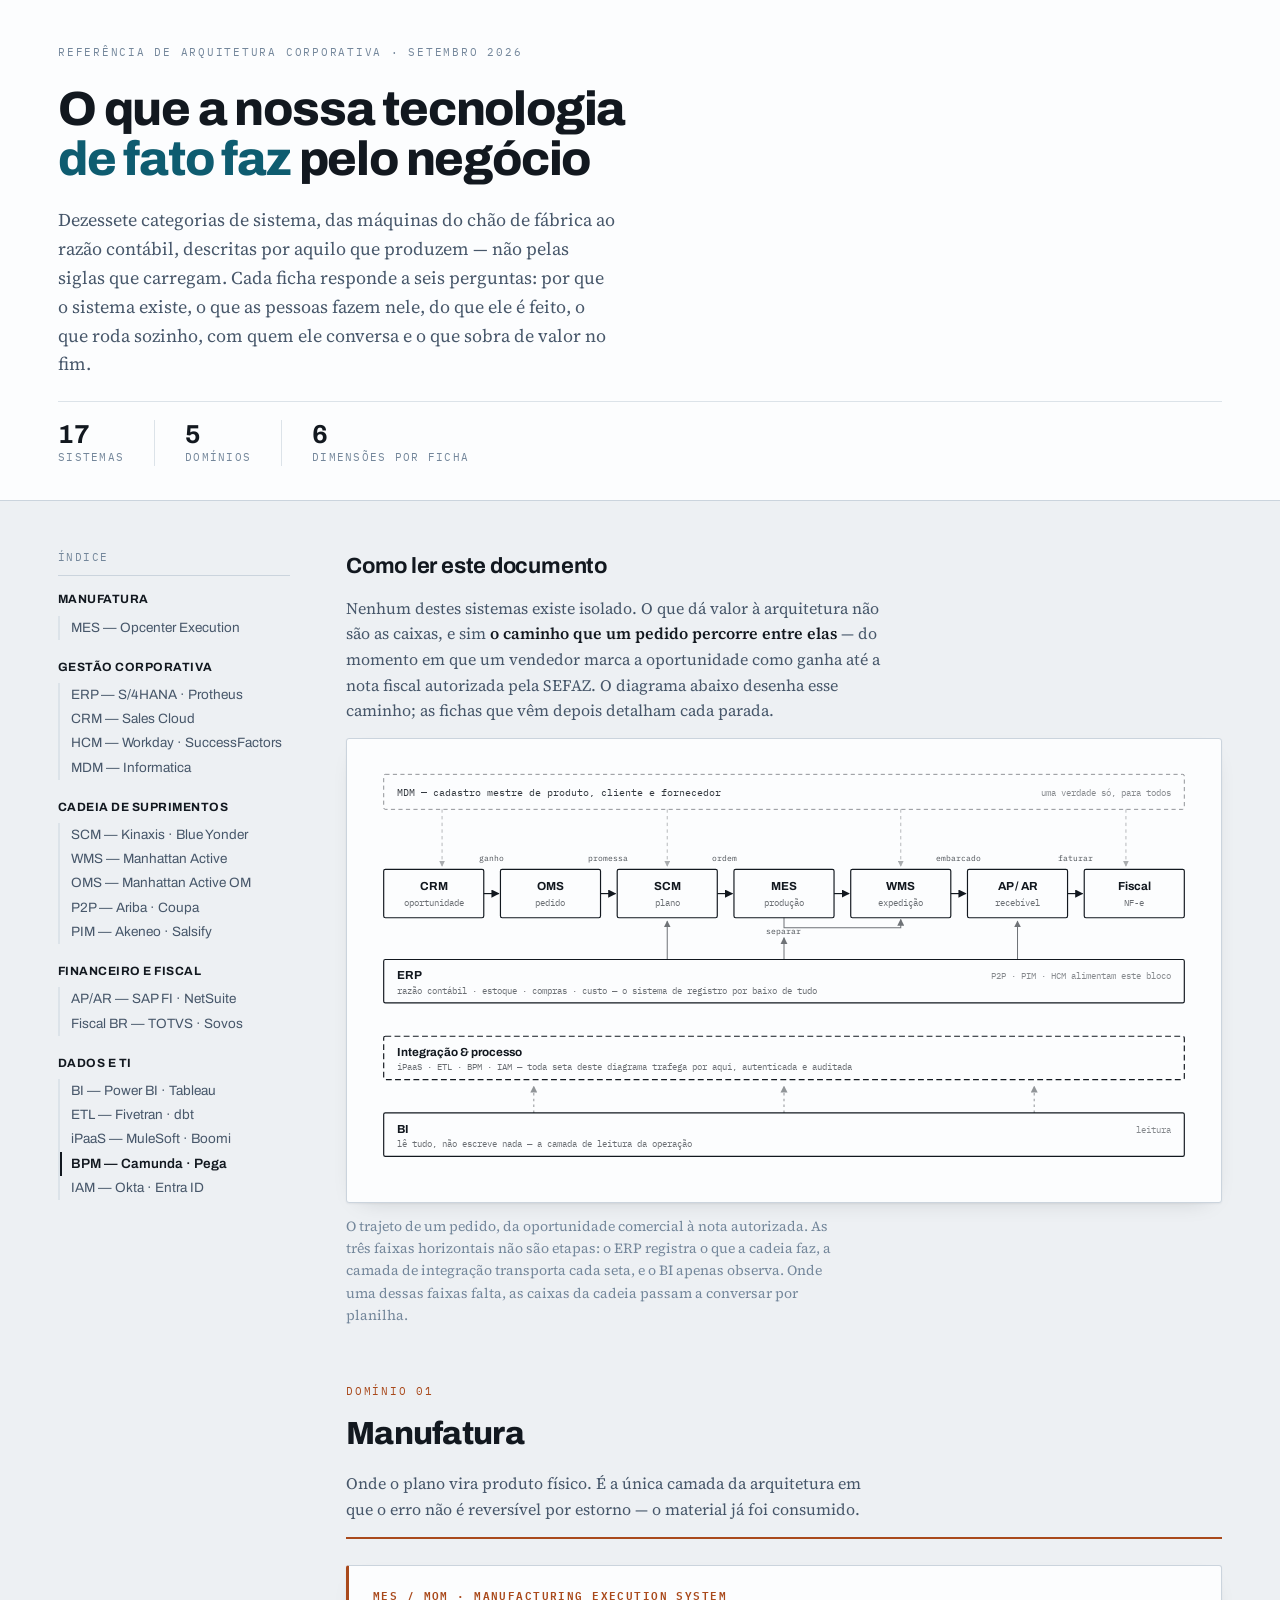
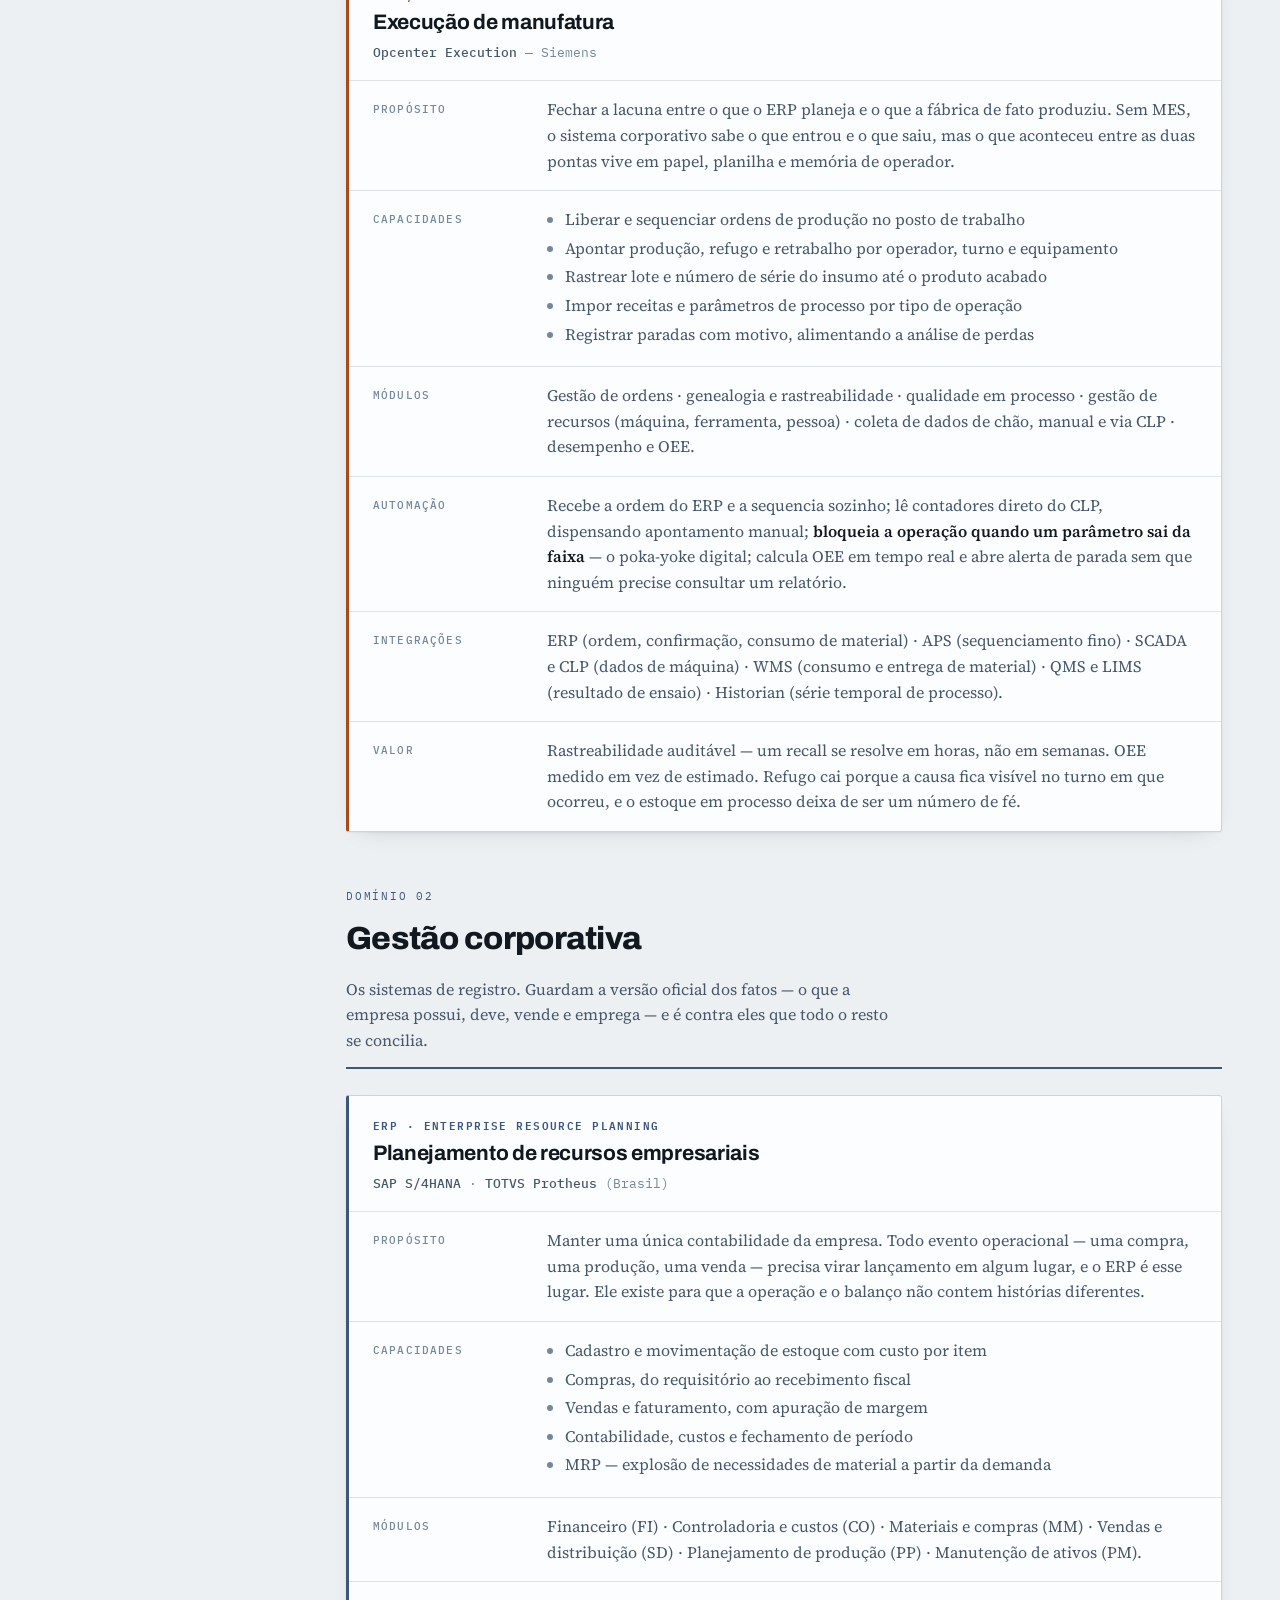
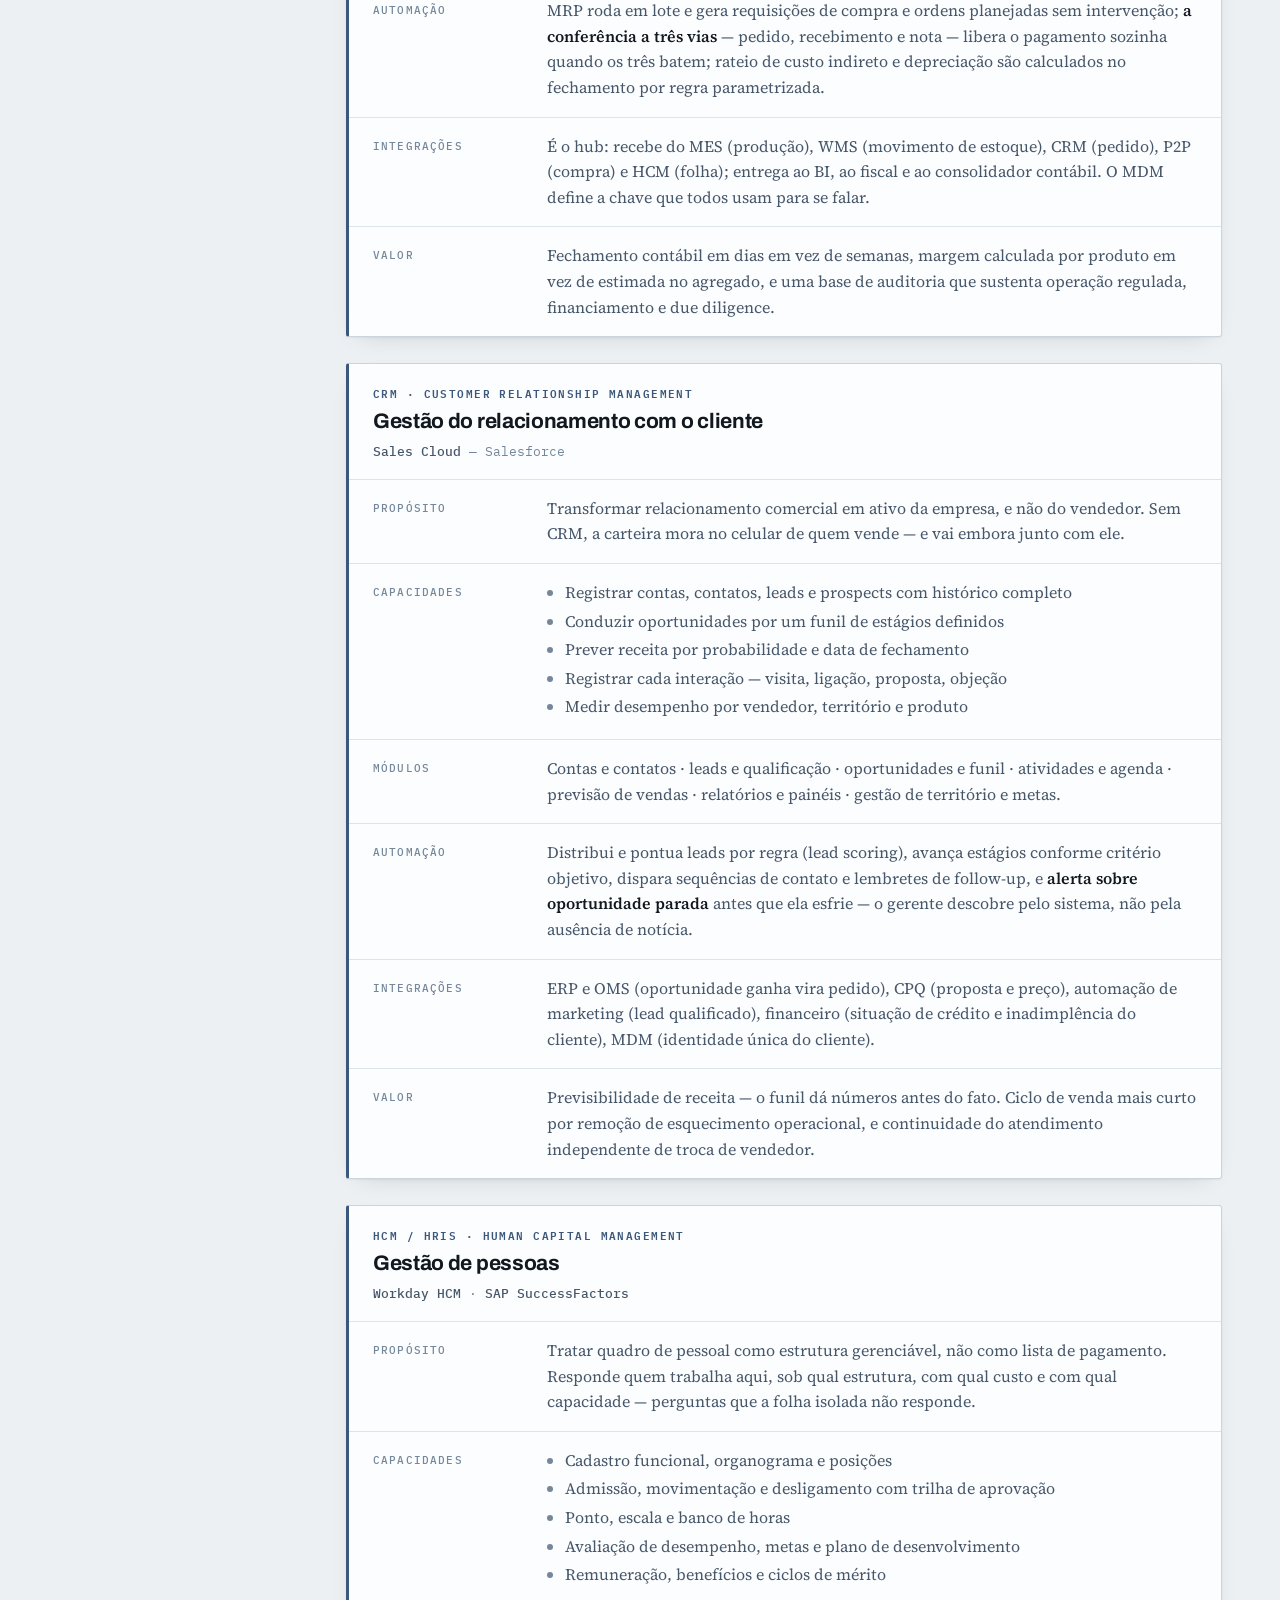
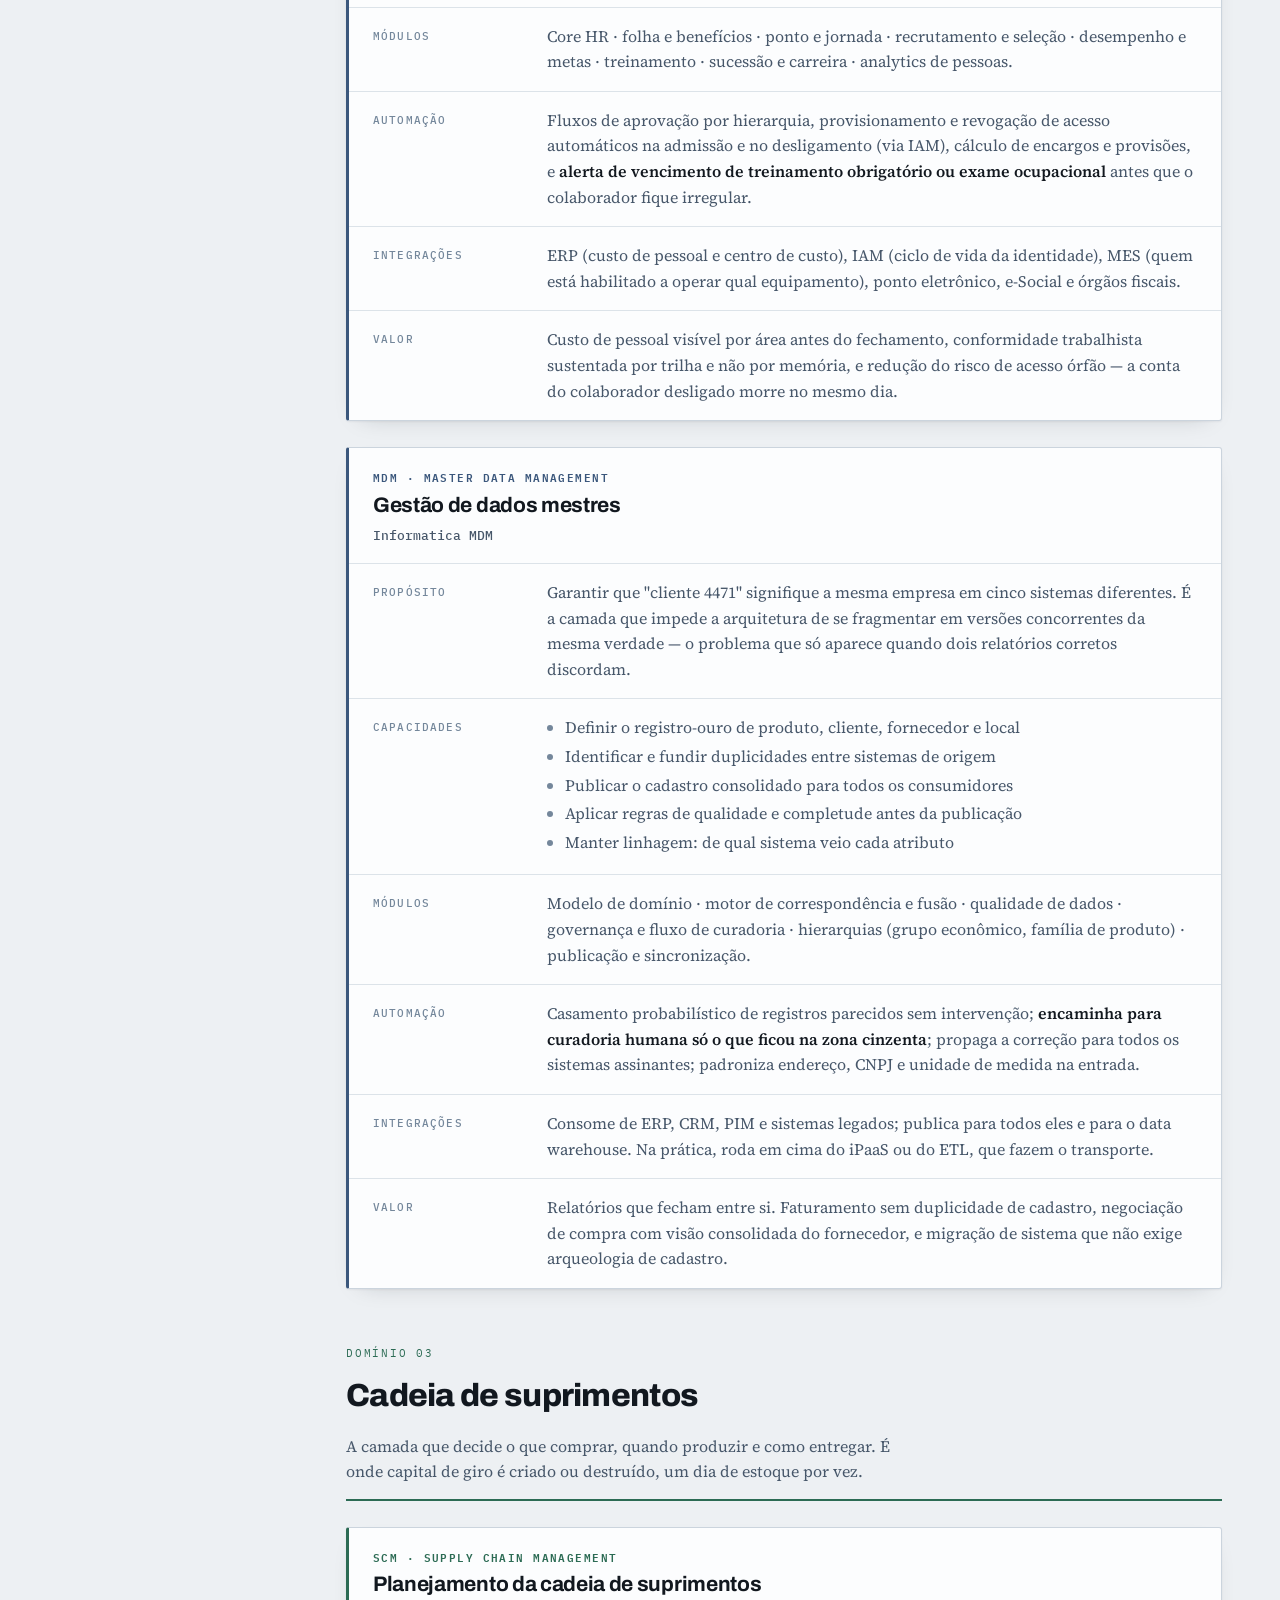
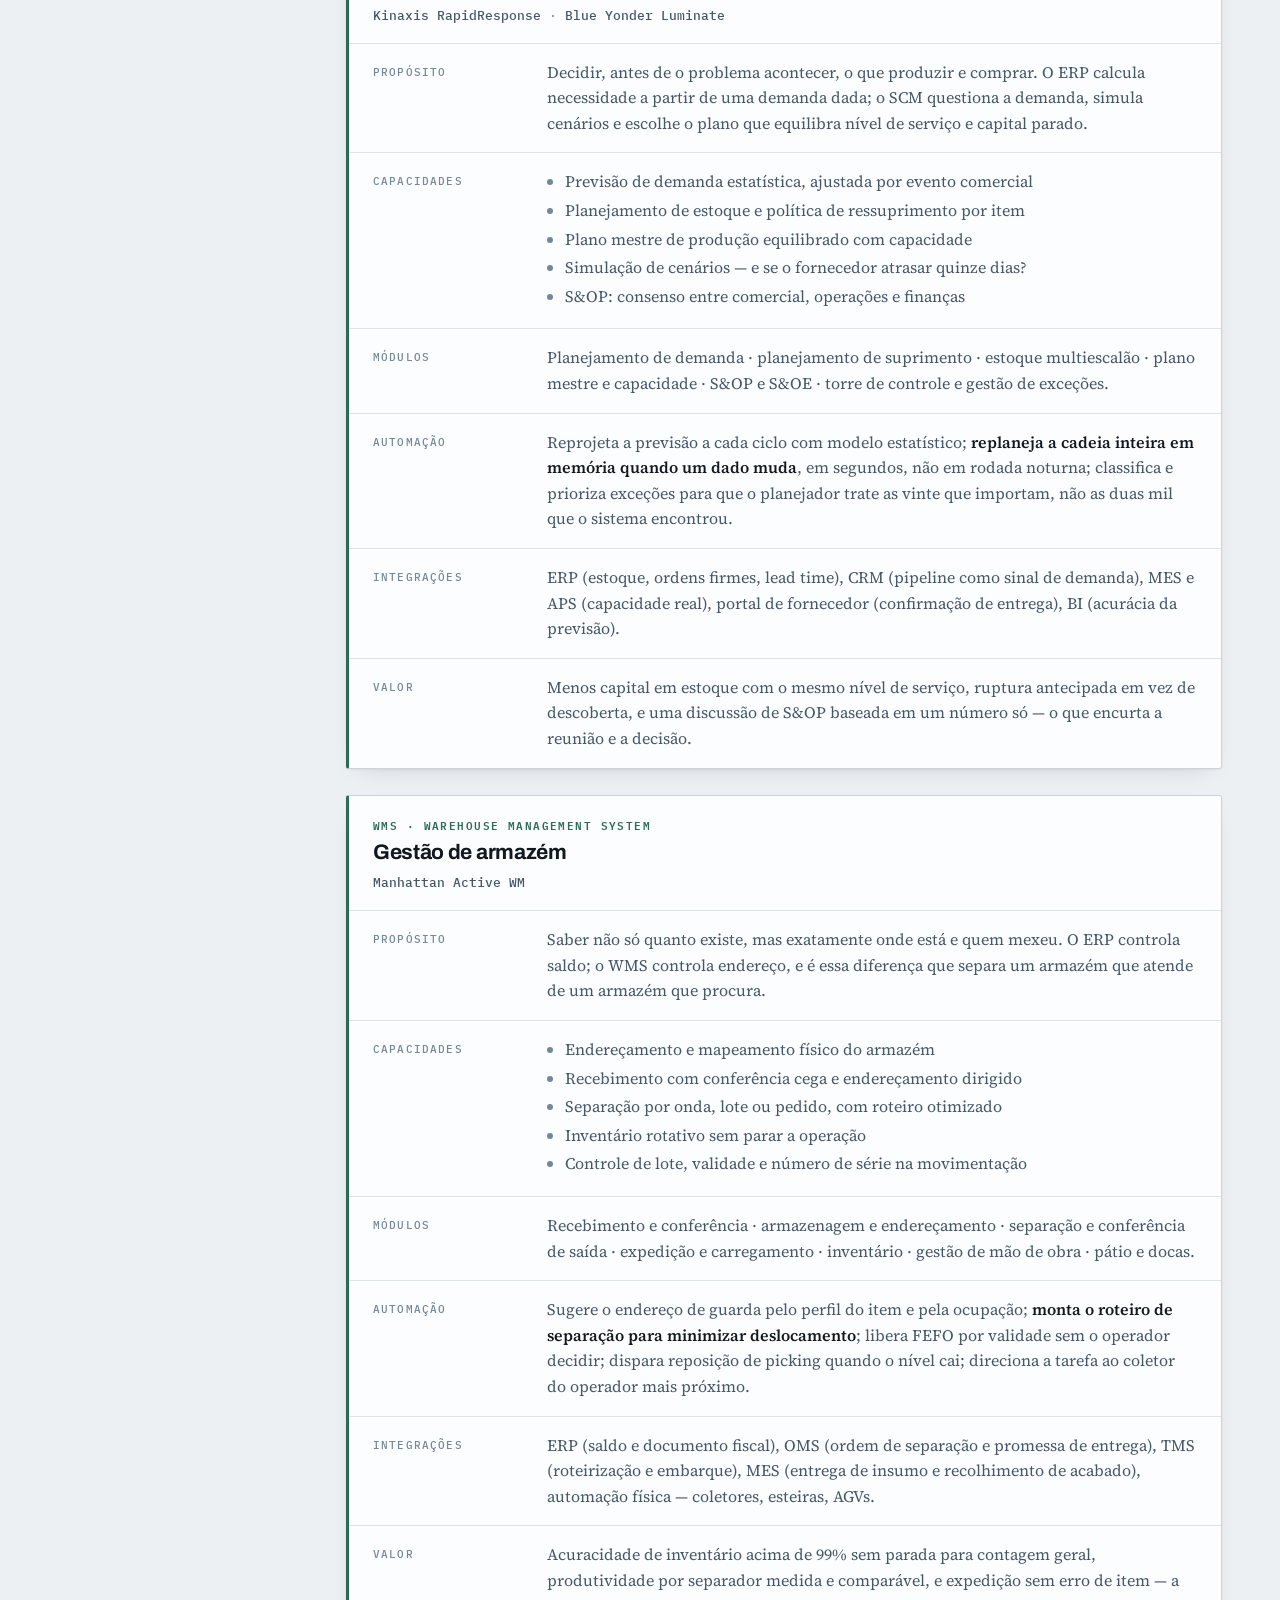
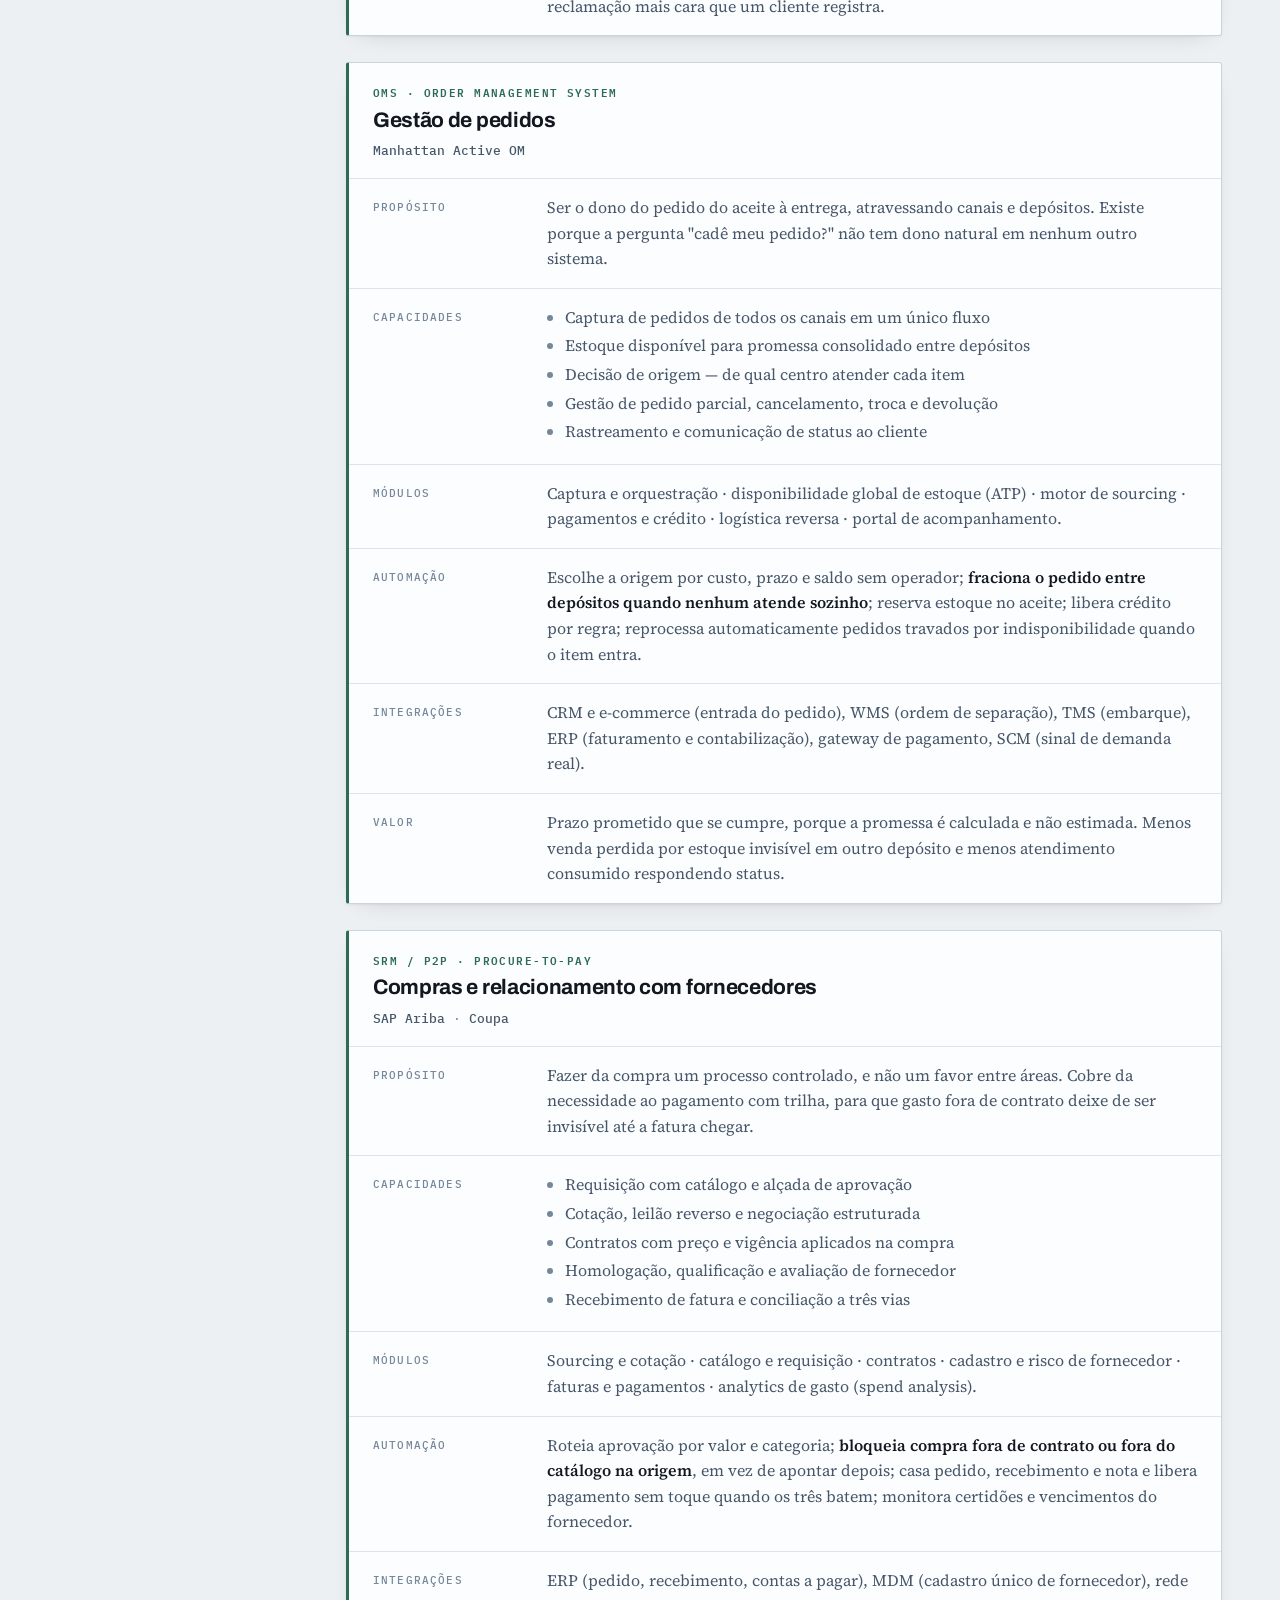
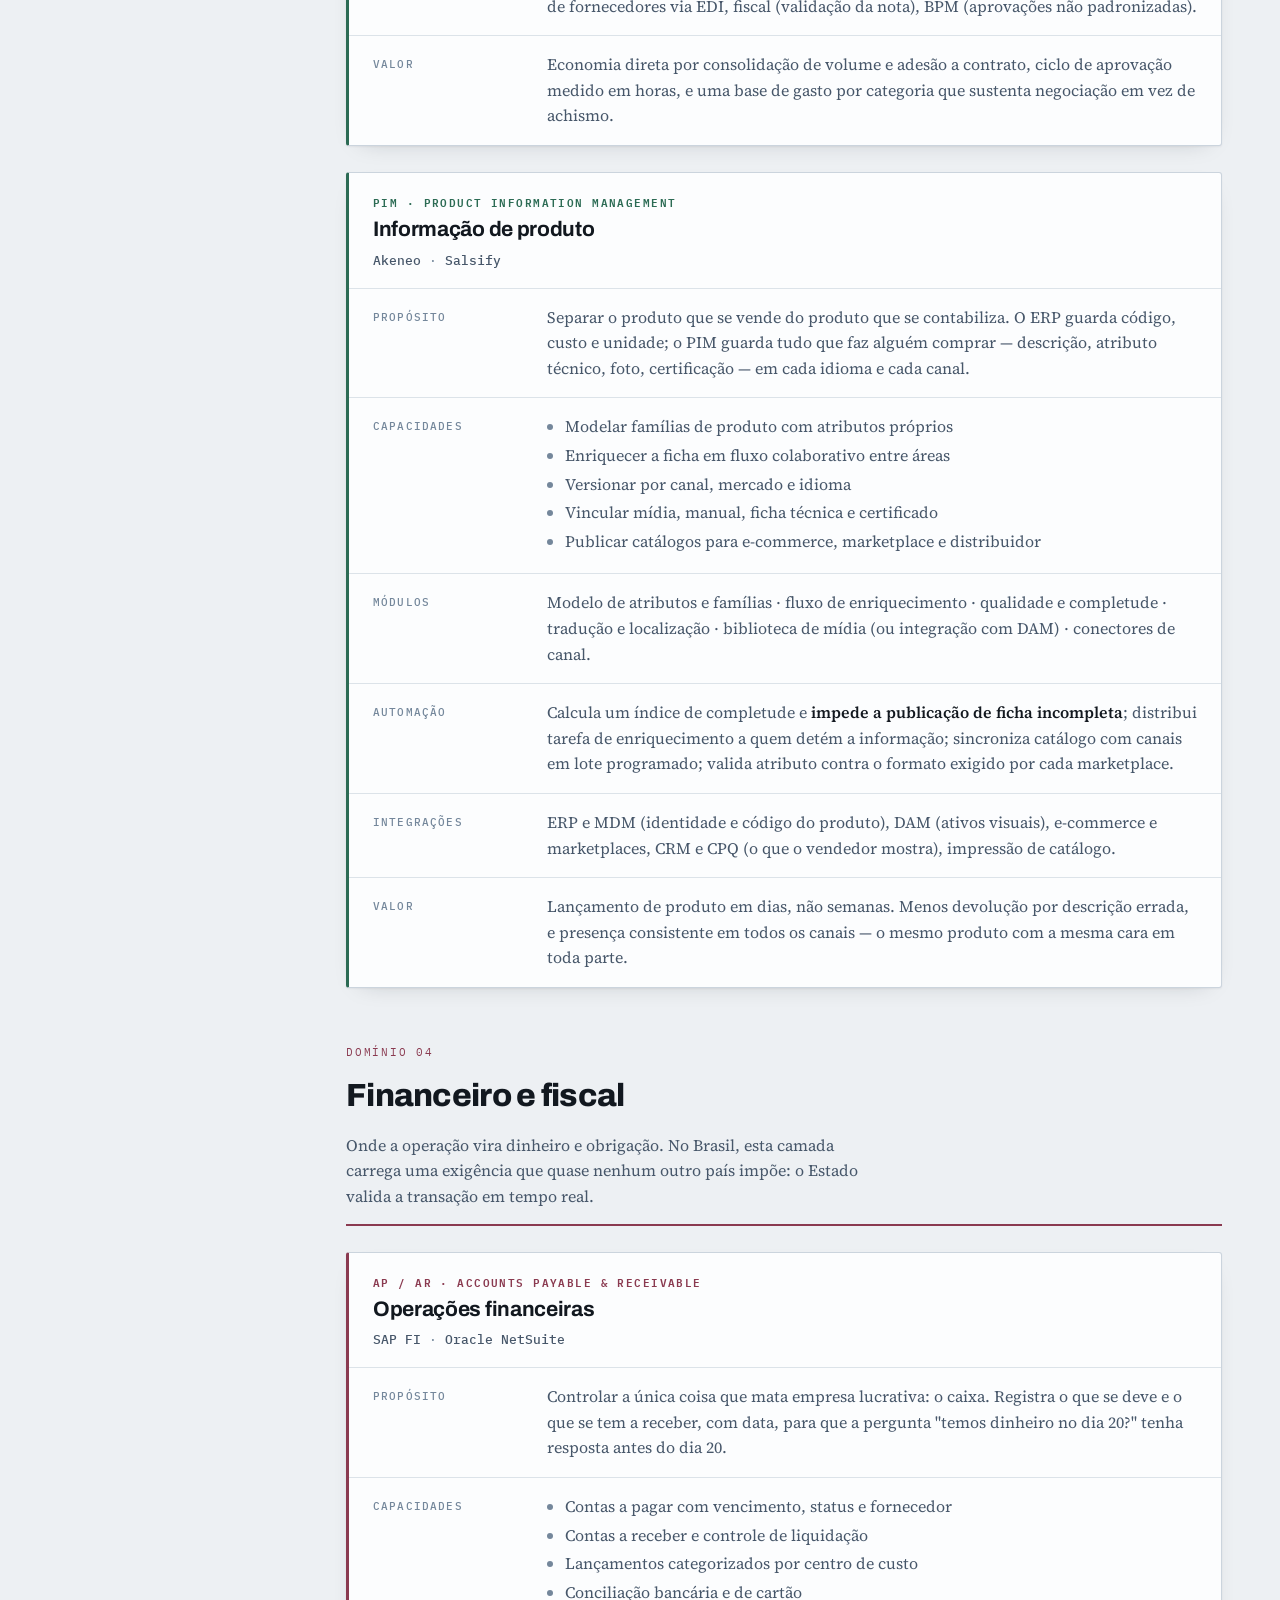
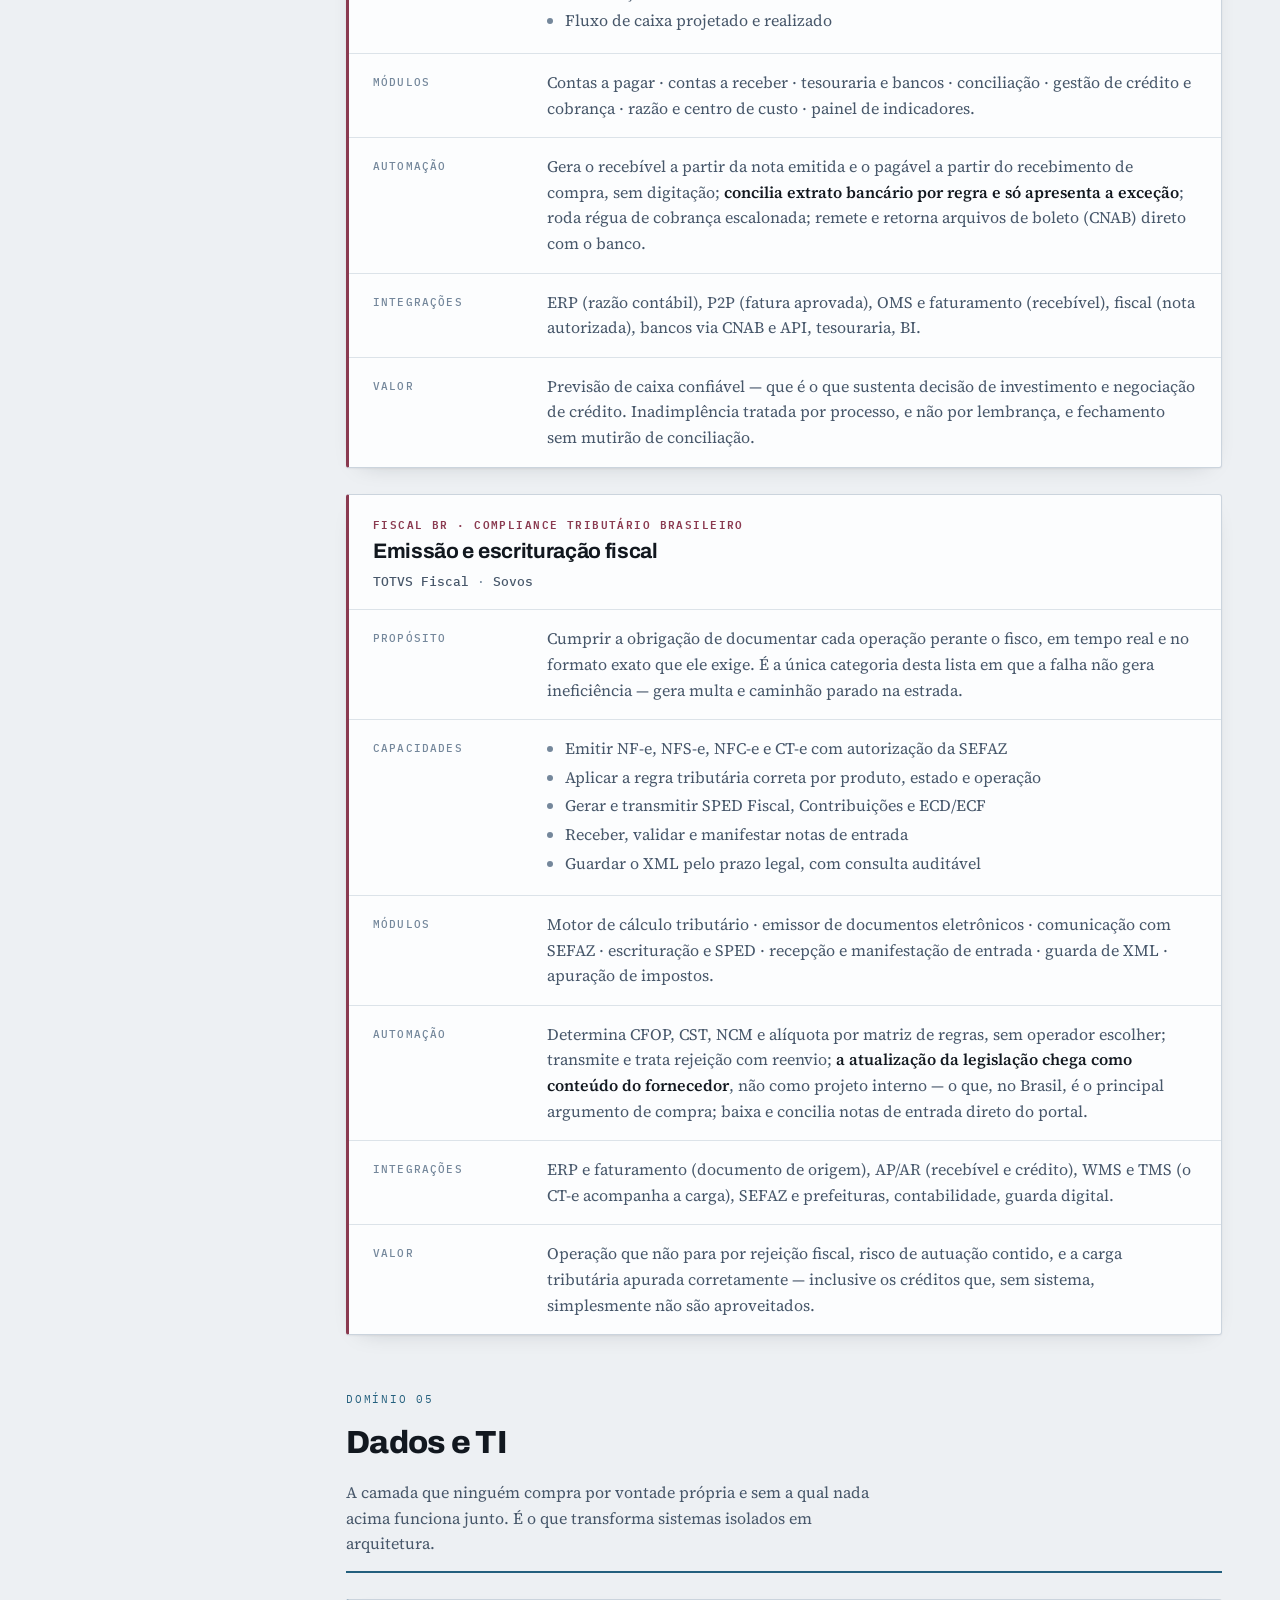
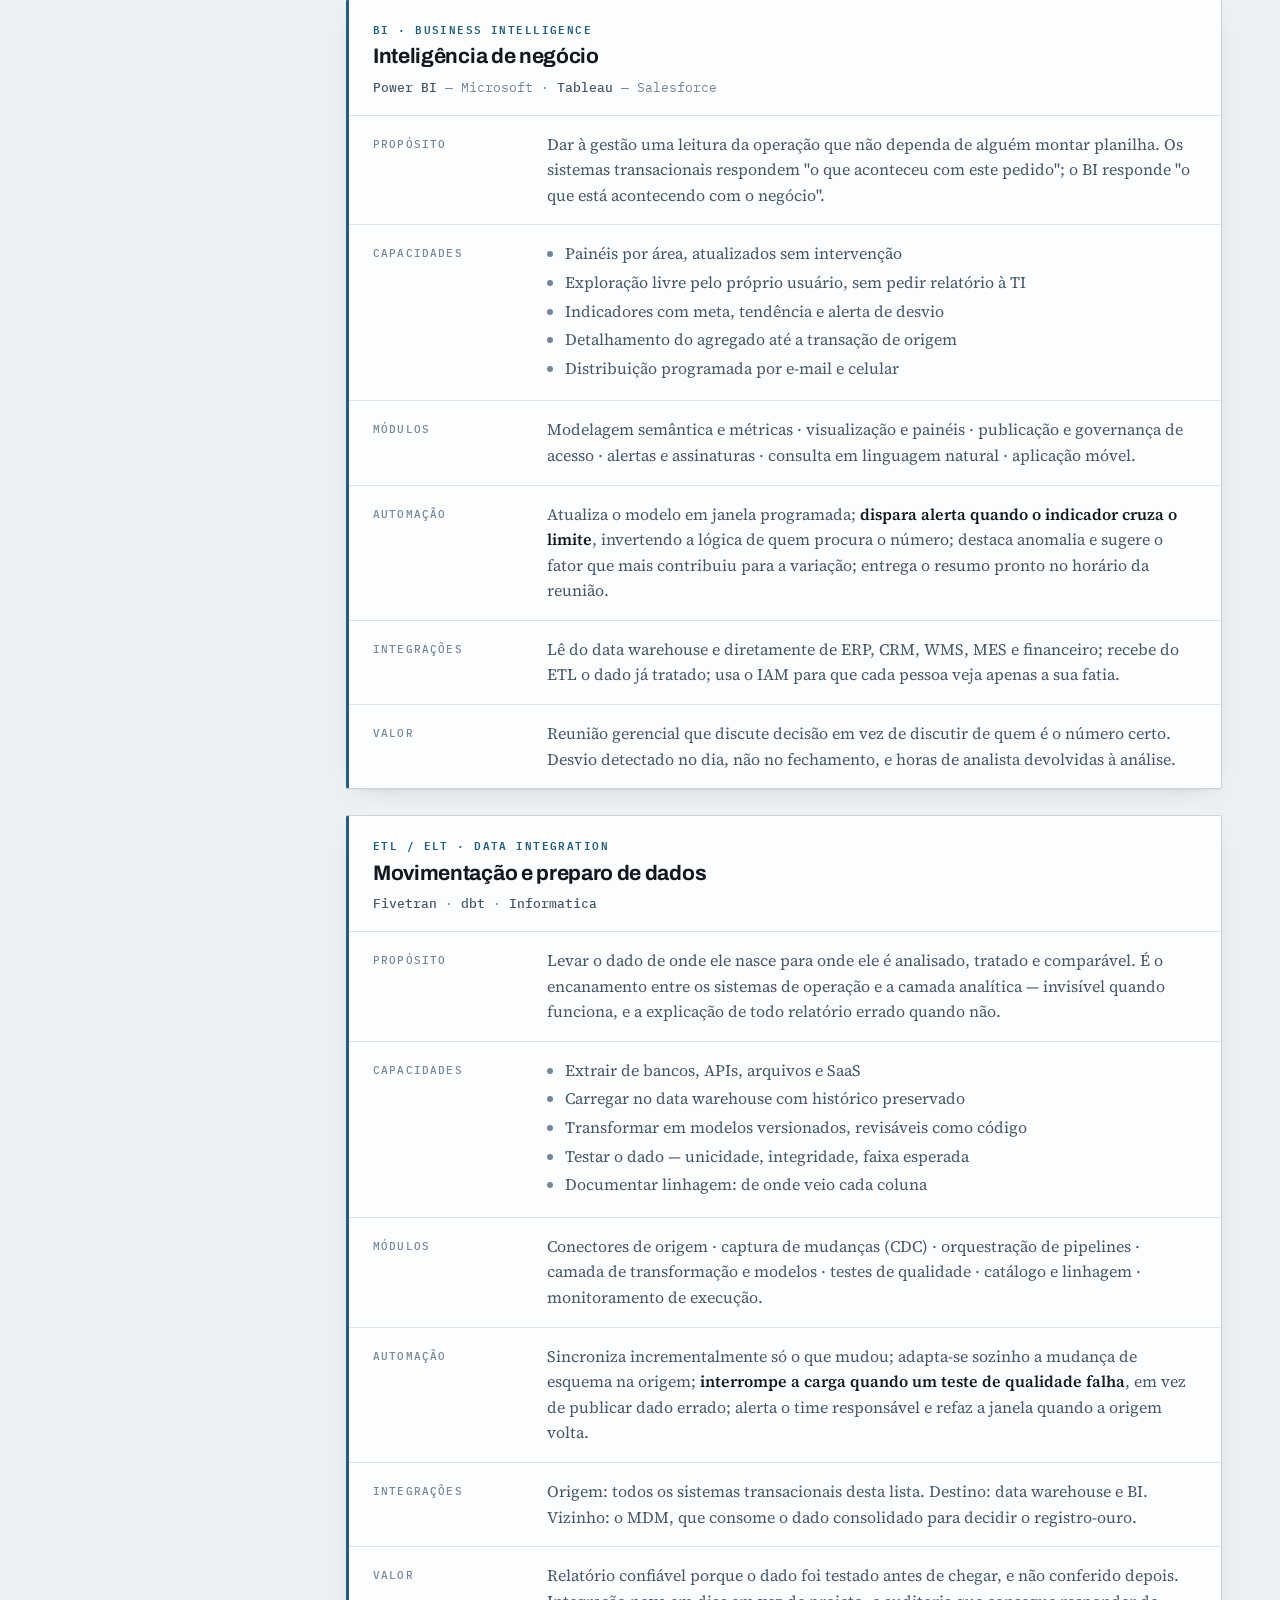
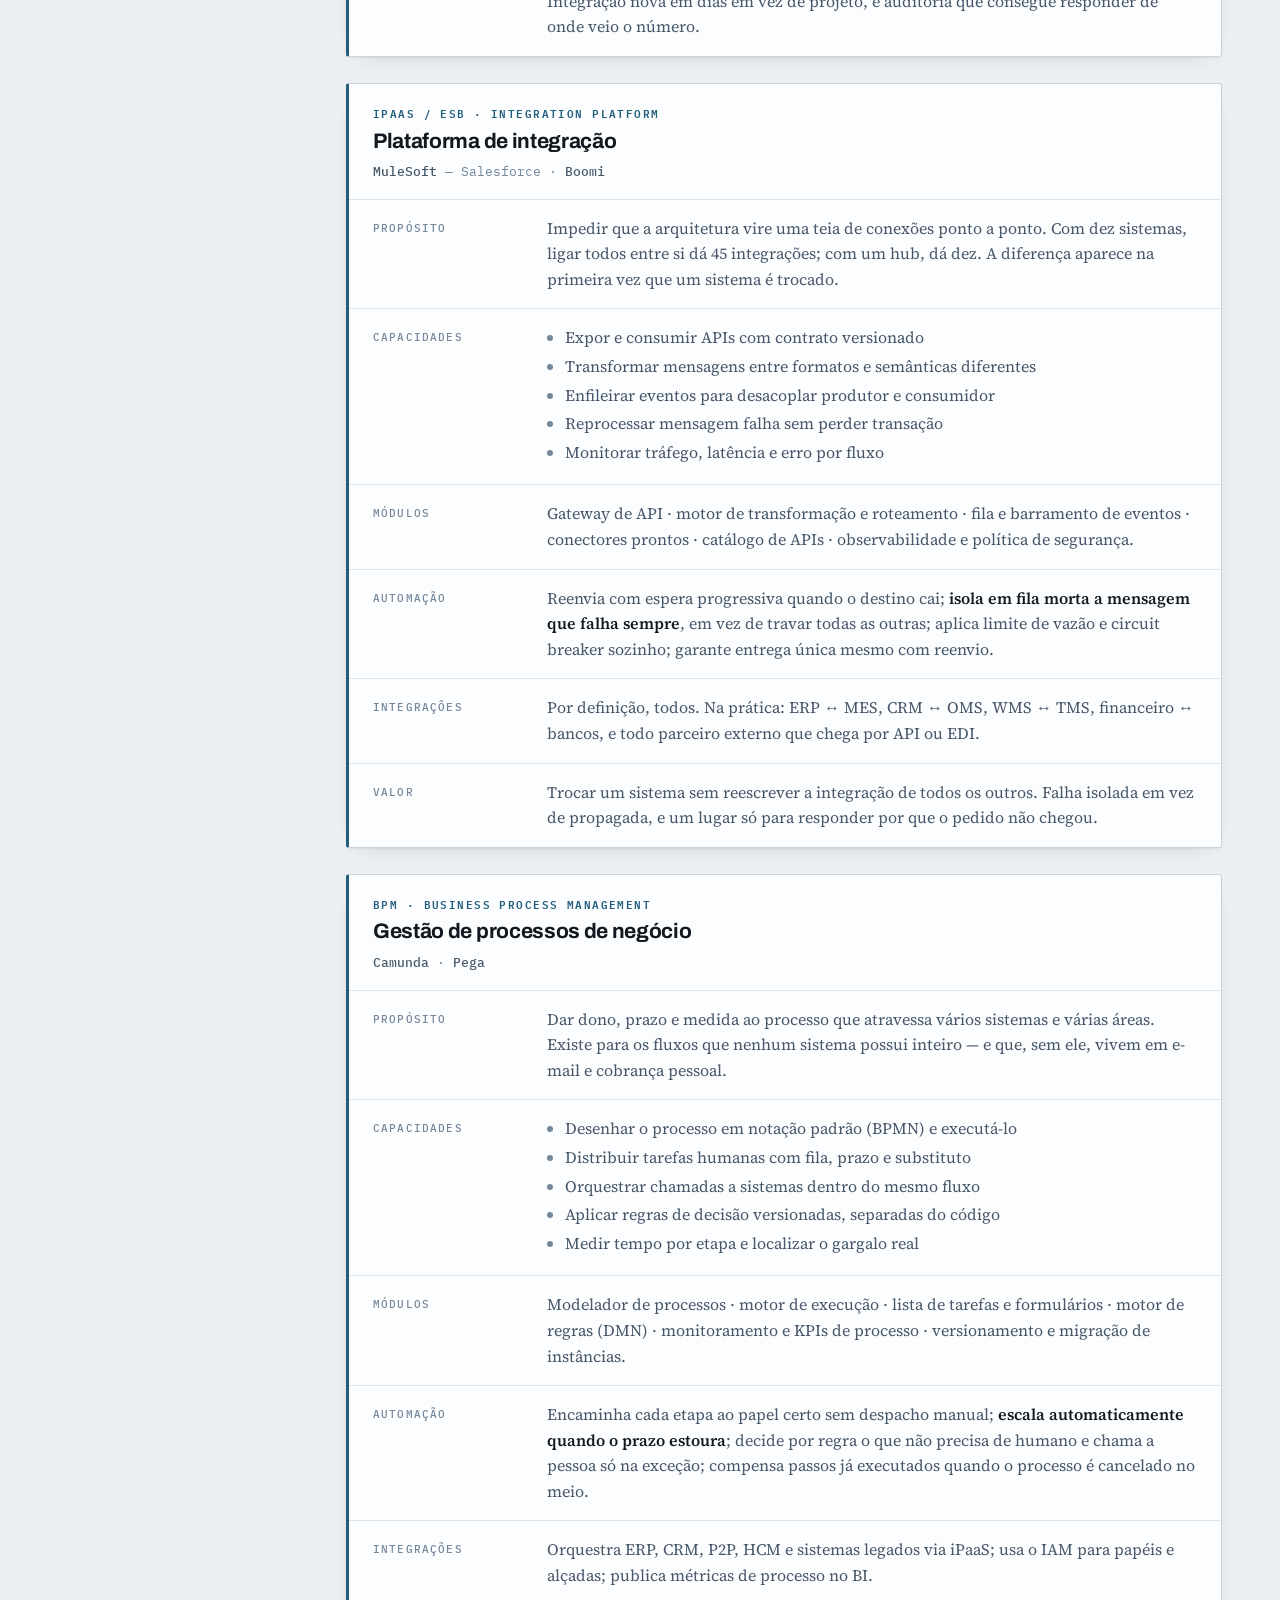
==== index.html @ bd940f95 "Documenta a arquitetura corporativa em 17 sistemas Referência executiva que descreve cada categoria " ====
<!doctype html>
<html lang="pt-BR">
<head>
<meta charset="utf-8">
<meta name="viewport" content="width=device-width, initial-scale=1">
<meta name="description" content="Referência executiva de arquitetura corporativa: 17 categorias de sistema descritas por propósito, capacidades, módulos, automação, integrações e valor de negócio.">
<meta name="color-scheme" content="light dark">
<title>Anatomia da Stack Corporativa</title>
<link rel="preconnect" href="https://fonts.googleapis.com">
<link rel="preconnect" href="https://fonts.gstatic.com" crossorigin>
<link rel="stylesheet" href="https://fonts.googleapis.com/css2?family=Archivo:wght@400;500;600;700;800&family=IBM+Plex+Mono:wght@400;500;600&family=Source+Serif+4:opsz,wght@8..60,400;8..60,600&display=swap">
<style>
  :root {
    --paper:      #EDF0F3;
    --surface:    #FCFDFE;
    --surface-2:  #E3E8ED;
    --ink:        #12181F;
    --ink-soft:   #47576A;
    --ink-faint:  #74879B;
    --rule:       #CBD4DD;
    --rule-soft:  #DCE3E9;
    --accent:     #0E5C70;
    --oxide:      #A9491B;

    --c-fab:  #A9491B;
    --c-corp: #3B577C;
    --c-sup:  #2C6B54;
    --c-fin:  #8A3A50;
    --c-ti:   #235F7D;

    --ok:     #2C6B54;
    --partial:#A9491B;

    --shadow: 0 1px 2px rgba(18,24,31,.05), 0 8px 24px -16px rgba(18,24,31,.28);
  }
  @media (prefers-color-scheme: dark) {
    :root:not([data-theme="light"]) {
      --paper:     #0E1319;
      --surface:   #151C24;
      --surface-2: #1D2731;
      --ink:       #E6ECF2;
      --ink-soft:  #A6B6C6;
      --ink-faint: #7A8DA0;
      --rule:      #2A3742;
      --rule-soft: #202B35;
      --accent:    #5FBBD1;
      --oxide:     #E08B5C;

      --c-fab:  #E08B5C;
      --c-corp: #8FB0DA;
      --c-sup:  #6FC2A0;
      --c-fin:  #DE8AA0;
      --c-ti:   #74BCDE;

      --ok:     #6FC2A0;
      --partial:#E08B5C;

      --shadow: 0 1px 2px rgba(0,0,0,.4), 0 10px 30px -18px rgba(0,0,0,.8);
    }
  }
  :root[data-theme="dark"] {
    --paper:     #0E1319;
    --surface:   #151C24;
    --surface-2: #1D2731;
    --ink:       #E6ECF2;
    --ink-soft:  #A6B6C6;
    --ink-faint: #7A8DA0;
    --rule:      #2A3742;
    --rule-soft: #202B35;
    --accent:    #5FBBD1;
    --oxide:     #E08B5C;

    --c-fab:  #E08B5C;
    --c-corp: #8FB0DA;
    --c-sup:  #6FC2A0;
    --c-fin:  #DE8AA0;
    --c-ti:   #74BCDE;

    --ok:     #6FC2A0;
    --partial:#E08B5C;

    --shadow: 0 1px 2px rgba(0,0,0,.4), 0 10px 30px -18px rgba(0,0,0,.8);
  }

  * { box-sizing: border-box; }
  img { max-width: 100%; }
  [hidden] { display: none !important; }

  body {
    margin: 0;
    background: var(--paper);
    color: var(--ink);
    font-family: "Source Serif 4", Georgia, "Times New Roman", serif;
    font-size: 16px;
    line-height: 1.6;
    -webkit-font-smoothing: antialiased;
  }

  .mono {
    font-family: "IBM Plex Mono", ui-monospace, SFMono-Regular, Menlo, monospace;
  }

  h1, h2, h3, h4, .ui {
    font-family: Archivo, "Helvetica Neue", Arial, sans-serif;
    text-wrap: balance;
  }

  a { color: inherit; }

  /* ---------- masthead ---------- */
  .masthead {
    border-bottom: 1px solid var(--rule);
    background: var(--surface);
  }
  .masthead-inner {
    max-width: 1220px;
    margin: 0 auto;
    padding: 44px 28px 34px;
    display: grid;
    gap: 22px;
  }
  .eyebrow {
    font-family: "IBM Plex Mono", monospace;
    font-size: 11px;
    letter-spacing: .16em;
    text-transform: uppercase;
    color: var(--ink-faint);
  }
  h1 {
    margin: 0;
    font-size: clamp(30px, 5vw, 48px);
    font-weight: 800;
    letter-spacing: -.025em;
    line-height: 1.05;
  }
  h1 span { color: var(--accent); }
  .standfirst {
    margin: 0;
    max-width: 62ch;
    font-size: 18px;
    color: var(--ink-soft);
  }
  .facts {
    display: flex;
    flex-wrap: wrap;
    gap: 0;
    border-top: 1px solid var(--rule-soft);
    padding-top: 18px;
  }
  .fact {
    padding-right: 30px;
    margin-right: 30px;
    border-right: 1px solid var(--rule-soft);
  }
  .fact:last-child { border-right: 0; margin-right: 0; padding-right: 0; }
  .fact-n {
    font-family: Archivo, sans-serif;
    font-size: 26px;
    font-weight: 700;
    font-variant-numeric: tabular-nums;
    line-height: 1.1;
  }
  .fact-l {
    font-family: "IBM Plex Mono", monospace;
    font-size: 10.5px;
    letter-spacing: .12em;
    text-transform: uppercase;
    color: var(--ink-faint);
  }

  /* ---------- shell ---------- */
  .shell {
    max-width: 1220px;
    margin: 0 auto;
    padding: 0 28px 90px;
    display: grid;
    grid-template-columns: 1fr;
    gap: 44px;
    align-items: start;
  }
  @media (min-width: 1040px) {
    .shell { grid-template-columns: 232px 1fr; gap: 56px; padding-top: 8px; }
    .rail { position: sticky; top: 24px; }
  }

  /* ---------- rail ---------- */
  .rail {
    padding-top: 40px;
    font-family: Archivo, sans-serif;
    font-size: 13.5px;
  }
  .rail-title {
    font-family: "IBM Plex Mono", monospace;
    font-size: 10.5px;
    letter-spacing: .14em;
    text-transform: uppercase;
    color: var(--ink-faint);
    padding-bottom: 10px;
    border-bottom: 1px solid var(--rule);
    margin-bottom: 14px;
  }
  .rail-group { margin-bottom: 18px; }
  .rail-group > a {
    display: block;
    font-weight: 700;
    font-size: 12px;
    letter-spacing: .04em;
    text-transform: uppercase;
    text-decoration: none;
    color: var(--ink);
    margin-bottom: 6px;
  }
  .rail ul { list-style: none; margin: 0; padding: 0 0 0 11px; border-left: 2px solid var(--rule-soft); }
  .rail li a {
    display: block;
    padding: 3px 0 3px 9px;
    margin-left: -11px;
    border-left: 2px solid transparent;
    text-decoration: none;
    color: var(--ink-soft);
    line-height: 1.35;
  }
  .rail li a:hover { color: var(--ink); }
  .rail li a.on { color: var(--ink); font-weight: 600; border-left-color: currentColor; }
  .rail a:focus-visible, .card-head a:focus-visible { outline: 2px solid var(--accent); outline-offset: 3px; border-radius: 2px; }

  /* ---------- main ---------- */
  main { min-width: 0; padding-top: 40px; display: grid; gap: 56px; }

  .lede h2 {
    margin: 0 0 12px;
    font-size: 22px;
    font-weight: 700;
    letter-spacing: -.01em;
  }
  .lede p { margin: 0 0 14px; max-width: 68ch; color: var(--ink-soft); }
  .lede p strong { color: var(--ink); font-weight: 600; }

  figure { margin: 0; }
  .figwrap {
    background: var(--surface);
    border: 1px solid var(--rule);
    border-radius: 3px;
    padding: 22px 20px 14px;
    overflow-x: auto;
    box-shadow: var(--shadow);
  }
  .figwrap svg { display: block; min-width: 720px; width: 100%; height: auto; color: var(--ink); }
  figcaption {
    margin-top: 12px;
    font-size: 14px;
    color: var(--ink-faint);
    max-width: 72ch;
  }

  /* ---------- sections ---------- */
  section.domain { scroll-margin-top: 20px; display: grid; gap: 26px; }
  .domain-head {
    display: grid;
    gap: 8px;
    padding-bottom: 14px;
    border-bottom: 2px solid var(--dom);
  }
  .domain-head .eyebrow { color: var(--dom); }
  .domain-head h2 {
    margin: 0;
    font-size: clamp(24px, 3.4vw, 32px);
    font-weight: 800;
    letter-spacing: -.022em;
  }
  .domain-head p { margin: 4px 0 0; color: var(--ink-soft); max-width: 68ch; }

  /* ---------- card ---------- */
  article.sys {
    background: var(--surface);
    border: 1px solid var(--rule);
    border-left: 3px solid var(--dom);
    border-radius: 3px;
    box-shadow: var(--shadow);
    scroll-margin-top: 20px;
    overflow: hidden;
  }
  .card-head {
    padding: 20px 24px 18px;
    border-bottom: 1px solid var(--rule-soft);
    display: grid;
    gap: 7px;
  }
  .sigla {
    font-family: "IBM Plex Mono", monospace;
    font-size: 11px;
    font-weight: 600;
    letter-spacing: .13em;
    text-transform: uppercase;
    color: var(--dom);
  }
  .card-head h3 {
    margin: 0;
    font-size: 21px;
    font-weight: 700;
    letter-spacing: -.015em;
    line-height: 1.2;
  }
  .platform {
    font-family: "IBM Plex Mono", monospace;
    font-size: 12.5px;
    color: var(--ink-faint);
  }
  .platform b { color: var(--ink-soft); font-weight: 500; }

  dl.facets { margin: 0; }
  .facet {
    display: grid;
    grid-template-columns: 1fr;
    gap: 4px;
    padding: 16px 24px;
    border-bottom: 1px solid var(--rule-soft);
  }
  .facet:last-of-type { border-bottom: 0; }
  @media (min-width: 700px) {
    .facet { grid-template-columns: 152px 1fr; gap: 22px; align-items: start; }
  }
  dt {
    font-family: "IBM Plex Mono", monospace;
    font-size: 10.5px;
    font-weight: 500;
    letter-spacing: .11em;
    text-transform: uppercase;
    color: var(--ink-faint);
    padding-top: 4px;
  }
  dd { margin: 0; color: var(--ink-soft); }
  dd strong { color: var(--ink); font-weight: 600; }
  dd ul { margin: 0; padding-left: 18px; }
  dd li { margin-bottom: 3px; }
  dd li::marker { color: var(--ink-faint); }


  /* ---------- closing ---------- */
  .closing {
    border-top: 2px solid var(--rule);
    padding-top: 28px;
    display: grid;
    gap: 16px;
  }
  .closing h2 { margin: 0; font-size: 24px; font-weight: 800; letter-spacing: -.02em; }
  .closing p { margin: 0; max-width: 70ch; color: var(--ink-soft); }
  .closing p strong { color: var(--ink); font-weight: 600; }
  .note {
    font-size: 13.5px;
    color: var(--ink-faint);
    border-left: 2px solid var(--rule);
    padding-left: 14px;
    max-width: 72ch;
  }
</style>
</head>
<body>

<header class="masthead">
  <div class="masthead-inner">
    <div class="eyebrow">Referência de arquitetura corporativa &middot; Setembro 2026</div>
    <h1>O que a nossa tecnologia<br><span>de fato faz</span> pelo negócio</h1>
    <p class="standfirst">Dezessete categorias de sistema, das máquinas do chão de fábrica ao razão contábil, descritas por aquilo que produzem — não pelas siglas que carregam. Cada ficha responde a seis perguntas: por que o sistema existe, o que as pessoas fazem nele, do que ele é feito, o que roda sozinho, com quem ele conversa e o que sobra de valor no fim.</p>
    <div class="facts">
      <div class="fact"><div class="fact-n">17</div><div class="fact-l">Sistemas</div></div>
      <div class="fact"><div class="fact-n">5</div><div class="fact-l">Domínios</div></div>
      <div class="fact"><div class="fact-n">6</div><div class="fact-l">Dimensões por ficha</div></div>
    </div>
  </div>
</header>

<div class="shell">

  <nav class="rail" aria-label="Índice dos sistemas">
    <div class="rail-title">Índice</div>

    <div class="rail-group">
      <a href="#manufatura">Manufatura</a>
      <ul>
        <li><a href="#mes">MES — Opcenter Execution</a></li>
      </ul>
    </div>

    <div class="rail-group">
      <a href="#corporativa">Gestão corporativa</a>
      <ul>
        <li><a href="#erp">ERP — S/4HANA · Protheus</a></li>
        <li><a href="#crm">CRM — Sales Cloud</a></li>
        <li><a href="#hcm">HCM — Workday · SuccessFactors</a></li>
        <li><a href="#mdm">MDM — Informatica</a></li>
      </ul>
    </div>

    <div class="rail-group">
      <a href="#suprimentos">Cadeia de suprimentos</a>
      <ul>
        <li><a href="#scm">SCM — Kinaxis · Blue Yonder</a></li>
        <li><a href="#wms">WMS — Manhattan Active</a></li>
        <li><a href="#oms">OMS — Manhattan Active OM</a></li>
        <li><a href="#p2p">P2P — Ariba · Coupa</a></li>
        <li><a href="#pim">PIM — Akeneo · Salsify</a></li>
      </ul>
    </div>

    <div class="rail-group">
      <a href="#financeiro">Financeiro e fiscal</a>
      <ul>
        <li><a href="#apar">AP/AR — SAP FI · NetSuite</a></li>
        <li><a href="#fiscal">Fiscal BR — TOTVS · Sovos</a></li>
      </ul>
    </div>

    <div class="rail-group">
      <a href="#dados">Dados e TI</a>
      <ul>
        <li><a href="#bi">BI — Power BI · Tableau</a></li>
        <li><a href="#etl">ETL — Fivetran · dbt</a></li>
        <li><a href="#ipaas">iPaaS — MuleSoft · Boomi</a></li>
        <li><a href="#bpm">BPM — Camunda · Pega</a></li>
        <li><a href="#iam">IAM — Okta · Entra ID</a></li>
      </ul>
    </div>
  </nav>

  <main>

    <div class="lede">
      <h2>Como ler este documento</h2>
      <p>Nenhum destes sistemas existe isolado. O que dá valor à arquitetura não são as caixas, e sim <strong>o caminho que um pedido percorre entre elas</strong> — do momento em que um vendedor marca a oportunidade como ganha até a nota fiscal autorizada pela SEFAZ. O diagrama abaixo desenha esse caminho; as fichas que vêm depois detalham cada parada.</p>

      <figure>
        <div class="figwrap">
          <svg viewBox="0 0 1000 512" role="img" aria-label="Diagrama do caminho de um pedido pela arquitetura: o cadastro mestre alimenta a cadeia CRM, OMS, SCM, MES, WMS, contas a receber e fiscal; o ERP sustenta a cadeia por baixo; a camada de integração transporta todo o tráfego; o BI apenas lê.">
            <defs>
              <marker id="ar" viewBox="0 0 10 10" refX="9" refY="5" markerWidth="7" markerHeight="7" orient="auto-start-reverse">
                <path d="M 0 0 L 10 5 L 0 10 z" fill="currentColor"/>
              </marker>
            </defs>

            <!-- MDM band -->
            <rect x="20" y="16" width="960" height="42" rx="2" fill="none" stroke="currentColor" stroke-width="1" stroke-dasharray="5 4" opacity=".55"/>
            <text x="36" y="42" font-family="IBM Plex Mono, monospace" font-size="12" fill="currentColor" opacity=".85">MDM — cadastro mestre de produto, cliente e fornecedor</text>
            <text x="964" y="42" text-anchor="end" font-family="IBM Plex Mono, monospace" font-size="11" fill="currentColor" opacity=".5">uma verdade só, para todos</text>

            <!-- dashed feeds down -->
            <g stroke="currentColor" opacity=".35" stroke-width="1" stroke-dasharray="4 4" marker-end="url(#ar)">
              <line x1="90"  y1="58" x2="90"  y2="126"/>
              <line x1="360" y1="58" x2="360" y2="126"/>
              <line x1="640" y1="58" x2="640" y2="126"/>
              <line x1="910" y1="58" x2="910" y2="126"/>
            </g>

            <!-- main lane boxes: 7 boxes, w=120, gap=20, start x=20 -->
            <g font-family="Archivo, sans-serif">
              <g fill="none" stroke="currentColor" stroke-width="1.4">
                <rect x="20"  y="130" width="120" height="58" rx="2"/>
                <rect x="160" y="130" width="120" height="58" rx="2"/>
                <rect x="300" y="130" width="120" height="58" rx="2"/>
                <rect x="440" y="130" width="120" height="58" rx="2"/>
                <rect x="580" y="130" width="120" height="58" rx="2"/>
                <rect x="720" y="130" width="120" height="58" rx="2"/>
                <rect x="860" y="130" width="120" height="58" rx="2"/>
              </g>
              <g font-size="14" font-weight="700" text-anchor="middle" fill="currentColor">
                <text x="80"  y="155">CRM</text>
                <text x="220" y="155">OMS</text>
                <text x="360" y="155">SCM</text>
                <text x="500" y="155">MES</text>
                <text x="640" y="155">WMS</text>
                <text x="780" y="155">AP / AR</text>
                <text x="920" y="155">Fiscal</text>
              </g>
              <g font-size="10.5" text-anchor="middle" fill="currentColor" opacity=".62" font-family="IBM Plex Mono, monospace">
                <text x="80"  y="174">oportunidade</text>
                <text x="220" y="174">pedido</text>
                <text x="360" y="174">plano</text>
                <text x="500" y="174">produção</text>
                <text x="640" y="174">expedição</text>
                <text x="780" y="174">recebível</text>
                <text x="920" y="174">NF-e</text>
              </g>
            </g>

            <!-- lane arrows -->
            <g stroke="currentColor" stroke-width="1.4" marker-end="url(#ar)">
              <line x1="140" y1="159" x2="158" y2="159"/>
              <line x1="280" y1="159" x2="298" y2="159"/>
              <line x1="420" y1="159" x2="438" y2="159"/>
              <line x1="560" y1="159" x2="578" y2="159"/>
              <line x1="700" y1="159" x2="718" y2="159"/>
              <line x1="840" y1="159" x2="858" y2="159"/>
            </g>
            <g font-family="IBM Plex Mono, monospace" font-size="10" text-anchor="middle" fill="currentColor" opacity=".75">
              <text x="149" y="120">ganho</text>
              <text x="289" y="120">promessa</text>
              <text x="429" y="120">ordem</text>
              <text x="499" y="207">separar</text>
              <text x="709" y="120">embarcado</text>
              <text x="849" y="120">faturar</text>
            </g>
            <path d="M 500 188 L 500 200 L 640 200 L 640 190" fill="none" stroke="currentColor" stroke-width="1.2" opacity=".6" marker-end="url(#ar)"/>

            <!-- ERP band -->
            <rect x="20" y="238" width="960" height="52" rx="2" fill="none" stroke="currentColor" stroke-width="1.4"/>
            <text x="36" y="262" font-family="Archivo, sans-serif" font-size="14" font-weight="700" fill="currentColor">ERP</text>
            <text x="36" y="279" font-family="IBM Plex Mono, monospace" font-size="11" fill="currentColor" opacity=".62">razão contábil · estoque · compras · custo — o sistema de registro por baixo de tudo</text>
            <g stroke="currentColor" stroke-width="1.2" opacity=".6" marker-end="url(#ar)">
              <line x1="360" y1="238" x2="360" y2="192"/>
              <line x1="500" y1="238" x2="500" y2="212"/>
              <line x1="780" y1="238" x2="780" y2="192"/>
            </g>
            <text x="964" y="262" text-anchor="end" font-family="IBM Plex Mono, monospace" font-size="11" fill="currentColor" opacity=".5">P2P · PIM · HCM alimentam este bloco</text>

            <!-- integration band -->
            <rect x="20" y="330" width="960" height="52" rx="2" fill="none" stroke="currentColor" stroke-width="1.4" stroke-dasharray="7 4"/>
            <text x="36" y="354" font-family="Archivo, sans-serif" font-size="14" font-weight="700" fill="currentColor">Integração &amp; processo</text>
            <text x="36" y="371" font-family="IBM Plex Mono, monospace" font-size="11" fill="currentColor" opacity=".62">iPaaS · ETL · BPM · IAM — toda seta deste diagrama trafega por aqui, autenticada e auditada</text>

            <!-- BI band -->
            <rect x="20" y="422" width="960" height="52" rx="2" fill="none" stroke="currentColor" stroke-width="1.4"/>
            <text x="36" y="446" font-family="Archivo, sans-serif" font-size="14" font-weight="700" fill="currentColor">BI</text>
            <text x="36" y="463" font-family="IBM Plex Mono, monospace" font-size="11" fill="currentColor" opacity=".62">lê tudo, não escreve nada — a camada de leitura da operação</text>
            <g stroke="currentColor" stroke-width="1.2" opacity=".45" stroke-dasharray="3 4" marker-end="url(#ar)">
              <line x1="200" y1="422" x2="200" y2="390"/>
              <line x1="500" y1="422" x2="500" y2="390"/>
              <line x1="800" y1="422" x2="800" y2="390"/>
            </g>
            <text x="964" y="446" text-anchor="end" font-family="IBM Plex Mono, monospace" font-size="11" fill="currentColor" opacity=".5">leitura</text>
          </svg>
        </div>
        <figcaption>O trajeto de um pedido, da oportunidade comercial à nota autorizada. As três faixas horizontais não são etapas: o ERP registra o que a cadeia faz, a camada de integração transporta cada seta, e o BI apenas observa. Onde uma dessas faixas falta, as caixas da cadeia passam a conversar por planilha.</figcaption>
      </figure>
    </div>

    <!-- ============ MANUFATURA ============ -->
    <section class="domain" id="manufatura" style="--dom: var(--c-fab)">
      <div class="domain-head">
        <div class="eyebrow">Domínio 01</div>
        <h2>Manufatura</h2>
        <p>Onde o plano vira produto físico. É a única camada da arquitetura em que o erro não é reversível por estorno — o material já foi consumido.</p>
      </div>

      <article class="sys" id="mes">
        <div class="card-head">
          <div class="sigla">MES / MOM · Manufacturing Execution System</div>
          <h3>Execução de manufatura</h3>
          <div class="platform"><b>Opcenter Execution</b> — Siemens</div>
        </div>
        <dl class="facets">
          <div class="facet"><dt>Propósito</dt><dd>Fechar a lacuna entre o que o ERP planeja e o que a fábrica de fato produziu. Sem MES, o sistema corporativo sabe o que entrou e o que saiu, mas o que aconteceu entre as duas pontas vive em papel, planilha e memória de operador.</dd></div>
          <div class="facet"><dt>Capacidades</dt><dd><ul>
            <li>Liberar e sequenciar ordens de produção no posto de trabalho</li>
            <li>Apontar produção, refugo e retrabalho por operador, turno e equipamento</li>
            <li>Rastrear lote e número de série do insumo até o produto acabado</li>
            <li>Impor receitas e parâmetros de processo por tipo de operação</li>
            <li>Registrar paradas com motivo, alimentando a análise de perdas</li>
          </ul></dd></div>
          <div class="facet"><dt>Módulos</dt><dd>Gestão de ordens · genealogia e rastreabilidade · qualidade em processo · gestão de recursos (máquina, ferramenta, pessoa) · coleta de dados de chão, manual e via CLP · desempenho e OEE.</dd></div>
          <div class="facet"><dt>Automação</dt><dd>Recebe a ordem do ERP e a sequencia sozinho; lê contadores direto do CLP, dispensando apontamento manual; <strong>bloqueia a operação quando um parâmetro sai da faixa</strong> — o poka-yoke digital; calcula OEE em tempo real e abre alerta de parada sem que ninguém precise consultar um relatório.</dd></div>
          <div class="facet"><dt>Integrações</dt><dd>ERP (ordem, confirmação, consumo de material) · APS (sequenciamento fino) · SCADA e CLP (dados de máquina) · WMS (consumo e entrega de material) · QMS e LIMS (resultado de ensaio) · Historian (série temporal de processo).</dd></div>
          <div class="facet"><dt>Valor</dt><dd>Rastreabilidade auditável — um recall se resolve em horas, não em semanas. OEE medido em vez de estimado. Refugo cai porque a causa fica visível no turno em que ocorreu, e o estoque em processo deixa de ser um número de fé.</dd></div>
        </dl>
      </article>
    </section>

    <!-- ============ CORPORATIVA ============ -->
    <section class="domain" id="corporativa" style="--dom: var(--c-corp)">
      <div class="domain-head">
        <div class="eyebrow">Domínio 02</div>
        <h2>Gestão corporativa</h2>
        <p>Os sistemas de registro. Guardam a versão oficial dos fatos — o que a empresa possui, deve, vende e emprega — e é contra eles que todo o resto se concilia.</p>
      </div>

      <article class="sys" id="erp">
        <div class="card-head">
          <div class="sigla">ERP · Enterprise Resource Planning</div>
          <h3>Planejamento de recursos empresariais</h3>
          <div class="platform"><b>SAP S/4HANA</b> · <b>TOTVS Protheus</b> (Brasil)</div>
        </div>
        <dl class="facets">
          <div class="facet"><dt>Propósito</dt><dd>Manter uma única contabilidade da empresa. Todo evento operacional — uma compra, uma produção, uma venda — precisa virar lançamento em algum lugar, e o ERP é esse lugar. Ele existe para que a operação e o balanço não contem histórias diferentes.</dd></div>
          <div class="facet"><dt>Capacidades</dt><dd><ul>
            <li>Cadastro e movimentação de estoque com custo por item</li>
            <li>Compras, do requisitório ao recebimento fiscal</li>
            <li>Vendas e faturamento, com apuração de margem</li>
            <li>Contabilidade, custos e fechamento de período</li>
            <li>MRP — explosão de necessidades de material a partir da demanda</li>
          </ul></dd></div>
          <div class="facet"><dt>Módulos</dt><dd>Financeiro (FI) · Controladoria e custos (CO) · Materiais e compras (MM) · Vendas e distribuição (SD) · Planejamento de produção (PP) · Manutenção de ativos (PM).</dd></div>
          <div class="facet"><dt>Automação</dt><dd>MRP roda em lote e gera requisições de compra e ordens planejadas sem intervenção; <strong>a conferência a três vias</strong> — pedido, recebimento e nota — libera o pagamento sozinha quando os três batem; rateio de custo indireto e depreciação são calculados no fechamento por regra parametrizada.</dd></div>
          <div class="facet"><dt>Integrações</dt><dd>É o hub: recebe do MES (produção), WMS (movimento de estoque), CRM (pedido), P2P (compra) e HCM (folha); entrega ao BI, ao fiscal e ao consolidador contábil. O MDM define a chave que todos usam para se falar.</dd></div>
          <div class="facet"><dt>Valor</dt><dd>Fechamento contábil em dias em vez de semanas, margem calculada por produto em vez de estimada no agregado, e uma base de auditoria que sustenta operação regulada, financiamento e due diligence.</dd></div>
        </dl>
      </article>

      <article class="sys" id="crm">
        <div class="card-head">
          <div class="sigla">CRM · Customer Relationship Management</div>
          <h3>Gestão do relacionamento com o cliente</h3>
          <div class="platform"><b>Sales Cloud</b> — Salesforce</div>
        </div>
        <dl class="facets">
          <div class="facet"><dt>Propósito</dt><dd>Transformar relacionamento comercial em ativo da empresa, e não do vendedor. Sem CRM, a carteira mora no celular de quem vende — e vai embora junto com ele.</dd></div>
          <div class="facet"><dt>Capacidades</dt><dd><ul>
            <li>Registrar contas, contatos, leads e prospects com histórico completo</li>
            <li>Conduzir oportunidades por um funil de estágios definidos</li>
            <li>Prever receita por probabilidade e data de fechamento</li>
            <li>Registrar cada interação — visita, ligação, proposta, objeção</li>
            <li>Medir desempenho por vendedor, território e produto</li>
          </ul></dd></div>
          <div class="facet"><dt>Módulos</dt><dd>Contas e contatos · leads e qualificação · oportunidades e funil · atividades e agenda · previsão de vendas · relatórios e painéis · gestão de território e metas.</dd></div>
          <div class="facet"><dt>Automação</dt><dd>Distribui e pontua leads por regra (lead scoring), avança estágios conforme critério objetivo, dispara sequências de contato e lembretes de follow-up, e <strong>alerta sobre oportunidade parada</strong> antes que ela esfrie — o gerente descobre pelo sistema, não pela ausência de notícia.</dd></div>
          <div class="facet"><dt>Integrações</dt><dd>ERP e OMS (oportunidade ganha vira pedido), CPQ (proposta e preço), automação de marketing (lead qualificado), financeiro (situação de crédito e inadimplência do cliente), MDM (identidade única do cliente).</dd></div>
          <div class="facet"><dt>Valor</dt><dd>Previsibilidade de receita — o funil dá números antes do fato. Ciclo de venda mais curto por remoção de esquecimento operacional, e continuidade do atendimento independente de troca de vendedor.</dd></div>
        </dl>
      </article>

      <article class="sys" id="hcm">
        <div class="card-head">
          <div class="sigla">HCM / HRIS · Human Capital Management</div>
          <h3>Gestão de pessoas</h3>
          <div class="platform"><b>Workday HCM</b> · <b>SAP SuccessFactors</b></div>
        </div>
        <dl class="facets">
          <div class="facet"><dt>Propósito</dt><dd>Tratar quadro de pessoal como estrutura gerenciável, não como lista de pagamento. Responde quem trabalha aqui, sob qual estrutura, com qual custo e com qual capacidade — perguntas que a folha isolada não responde.</dd></div>
          <div class="facet"><dt>Capacidades</dt><dd><ul>
            <li>Cadastro funcional, organograma e posições</li>
            <li>Admissão, movimentação e desligamento com trilha de aprovação</li>
            <li>Ponto, escala e banco de horas</li>
            <li>Avaliação de desempenho, metas e plano de desenvolvimento</li>
            <li>Remuneração, benefícios e ciclos de mérito</li>
          </ul></dd></div>
          <div class="facet"><dt>Módulos</dt><dd>Core HR · folha e benefícios · ponto e jornada · recrutamento e seleção · desempenho e metas · treinamento · sucessão e carreira · analytics de pessoas.</dd></div>
          <div class="facet"><dt>Automação</dt><dd>Fluxos de aprovação por hierarquia, provisionamento e revogação de acesso automáticos na admissão e no desligamento (via IAM), cálculo de encargos e provisões, e <strong>alerta de vencimento de treinamento obrigatório ou exame ocupacional</strong> antes que o colaborador fique irregular.</dd></div>
          <div class="facet"><dt>Integrações</dt><dd>ERP (custo de pessoal e centro de custo), IAM (ciclo de vida da identidade), MES (quem está habilitado a operar qual equipamento), ponto eletrônico, e-Social e órgãos fiscais.</dd></div>
          <div class="facet"><dt>Valor</dt><dd>Custo de pessoal visível por área antes do fechamento, conformidade trabalhista sustentada por trilha e não por memória, e redução do risco de acesso órfão — a conta do colaborador desligado morre no mesmo dia.</dd></div>
        </dl>
      </article>

      <article class="sys" id="mdm">
        <div class="card-head">
          <div class="sigla">MDM · Master Data Management</div>
          <h3>Gestão de dados mestres</h3>
          <div class="platform"><b>Informatica MDM</b></div>
        </div>
        <dl class="facets">
          <div class="facet"><dt>Propósito</dt><dd>Garantir que "cliente 4471" signifique a mesma empresa em cinco sistemas diferentes. É a camada que impede a arquitetura de se fragmentar em versões concorrentes da mesma verdade — o problema que só aparece quando dois relatórios corretos discordam.</dd></div>
          <div class="facet"><dt>Capacidades</dt><dd><ul>
            <li>Definir o registro-ouro de produto, cliente, fornecedor e local</li>
            <li>Identificar e fundir duplicidades entre sistemas de origem</li>
            <li>Publicar o cadastro consolidado para todos os consumidores</li>
            <li>Aplicar regras de qualidade e completude antes da publicação</li>
            <li>Manter linhagem: de qual sistema veio cada atributo</li>
          </ul></dd></div>
          <div class="facet"><dt>Módulos</dt><dd>Modelo de domínio · motor de correspondência e fusão · qualidade de dados · governança e fluxo de curadoria · hierarquias (grupo econômico, família de produto) · publicação e sincronização.</dd></div>
          <div class="facet"><dt>Automação</dt><dd>Casamento probabilístico de registros parecidos sem intervenção; <strong>encaminha para curadoria humana só o que ficou na zona cinzenta</strong>; propaga a correção para todos os sistemas assinantes; padroniza endereço, CNPJ e unidade de medida na entrada.</dd></div>
          <div class="facet"><dt>Integrações</dt><dd>Consome de ERP, CRM, PIM e sistemas legados; publica para todos eles e para o data warehouse. Na prática, roda em cima do iPaaS ou do ETL, que fazem o transporte.</dd></div>
          <div class="facet"><dt>Valor</dt><dd>Relatórios que fecham entre si. Faturamento sem duplicidade de cadastro, negociação de compra com visão consolidada do fornecedor, e migração de sistema que não exige arqueologia de cadastro.</dd></div>
        </dl>
      </article>
    </section>

    <!-- ============ SUPRIMENTOS ============ -->
    <section class="domain" id="suprimentos" style="--dom: var(--c-sup)">
      <div class="domain-head">
        <div class="eyebrow">Domínio 03</div>
        <h2>Cadeia de suprimentos</h2>
        <p>A camada que decide o que comprar, quando produzir e como entregar. É onde capital de giro é criado ou destruído, um dia de estoque por vez.</p>
      </div>

      <article class="sys" id="scm">
        <div class="card-head">
          <div class="sigla">SCM · Supply Chain Management</div>
          <h3>Planejamento da cadeia de suprimentos</h3>
          <div class="platform"><b>Kinaxis RapidResponse</b> · <b>Blue Yonder Luminate</b></div>
        </div>
        <dl class="facets">
          <div class="facet"><dt>Propósito</dt><dd>Decidir, antes de o problema acontecer, o que produzir e comprar. O ERP calcula necessidade a partir de uma demanda dada; o SCM questiona a demanda, simula cenários e escolhe o plano que equilibra nível de serviço e capital parado.</dd></div>
          <div class="facet"><dt>Capacidades</dt><dd><ul>
            <li>Previsão de demanda estatística, ajustada por evento comercial</li>
            <li>Planejamento de estoque e política de ressuprimento por item</li>
            <li>Plano mestre de produção equilibrado com capacidade</li>
            <li>Simulação de cenários — e se o fornecedor atrasar quinze dias?</li>
            <li>S&amp;OP: consenso entre comercial, operações e finanças</li>
          </ul></dd></div>
          <div class="facet"><dt>Módulos</dt><dd>Planejamento de demanda · planejamento de suprimento · estoque multiescalão · plano mestre e capacidade · S&amp;OP e S&amp;OE · torre de controle e gestão de exceções.</dd></div>
          <div class="facet"><dt>Automação</dt><dd>Reprojeta a previsão a cada ciclo com modelo estatístico; <strong>replaneja a cadeia inteira em memória quando um dado muda</strong>, em segundos, não em rodada noturna; classifica e prioriza exceções para que o planejador trate as vinte que importam, não as duas mil que o sistema encontrou.</dd></div>
          <div class="facet"><dt>Integrações</dt><dd>ERP (estoque, ordens firmes, lead time), CRM (pipeline como sinal de demanda), MES e APS (capacidade real), portal de fornecedor (confirmação de entrega), BI (acurácia da previsão).</dd></div>
          <div class="facet"><dt>Valor</dt><dd>Menos capital em estoque com o mesmo nível de serviço, ruptura antecipada em vez de descoberta, e uma discussão de S&amp;OP baseada em um número só — o que encurta a reunião e a decisão.</dd></div>
        </dl>
      </article>

      <article class="sys" id="wms">
        <div class="card-head">
          <div class="sigla">WMS · Warehouse Management System</div>
          <h3>Gestão de armazém</h3>
          <div class="platform"><b>Manhattan Active WM</b></div>
        </div>
        <dl class="facets">
          <div class="facet"><dt>Propósito</dt><dd>Saber não só quanto existe, mas exatamente onde está e quem mexeu. O ERP controla saldo; o WMS controla endereço, e é essa diferença que separa um armazém que atende de um armazém que procura.</dd></div>
          <div class="facet"><dt>Capacidades</dt><dd><ul>
            <li>Endereçamento e mapeamento físico do armazém</li>
            <li>Recebimento com conferência cega e endereçamento dirigido</li>
            <li>Separação por onda, lote ou pedido, com roteiro otimizado</li>
            <li>Inventário rotativo sem parar a operação</li>
            <li>Controle de lote, validade e número de série na movimentação</li>
          </ul></dd></div>
          <div class="facet"><dt>Módulos</dt><dd>Recebimento e conferência · armazenagem e endereçamento · separação e conferência de saída · expedição e carregamento · inventário · gestão de mão de obra · pátio e docas.</dd></div>
          <div class="facet"><dt>Automação</dt><dd>Sugere o endereço de guarda pelo perfil do item e pela ocupação; <strong>monta o roteiro de separação para minimizar deslocamento</strong>; libera FEFO por validade sem o operador decidir; dispara reposição de picking quando o nível cai; direciona a tarefa ao coletor do operador mais próximo.</dd></div>
          <div class="facet"><dt>Integrações</dt><dd>ERP (saldo e documento fiscal), OMS (ordem de separação e promessa de entrega), TMS (roteirização e embarque), MES (entrega de insumo e recolhimento de acabado), automação física — coletores, esteiras, AGVs.</dd></div>
          <div class="facet"><dt>Valor</dt><dd>Acuracidade de inventário acima de 99% sem parada para contagem geral, produtividade por separador medida e comparável, e expedição sem erro de item — a reclamação mais cara que um cliente registra.</dd></div>
        </dl>
      </article>

      <article class="sys" id="oms">
        <div class="card-head">
          <div class="sigla">OMS · Order Management System</div>
          <h3>Gestão de pedidos</h3>
          <div class="platform"><b>Manhattan Active OM</b></div>
        </div>
        <dl class="facets">
          <div class="facet"><dt>Propósito</dt><dd>Ser o dono do pedido do aceite à entrega, atravessando canais e depósitos. Existe porque a pergunta "cadê meu pedido?" não tem dono natural em nenhum outro sistema.</dd></div>
          <div class="facet"><dt>Capacidades</dt><dd><ul>
            <li>Captura de pedidos de todos os canais em um único fluxo</li>
            <li>Estoque disponível para promessa consolidado entre depósitos</li>
            <li>Decisão de origem — de qual centro atender cada item</li>
            <li>Gestão de pedido parcial, cancelamento, troca e devolução</li>
            <li>Rastreamento e comunicação de status ao cliente</li>
          </ul></dd></div>
          <div class="facet"><dt>Módulos</dt><dd>Captura e orquestração · disponibilidade global de estoque (ATP) · motor de sourcing · pagamentos e crédito · logística reversa · portal de acompanhamento.</dd></div>
          <div class="facet"><dt>Automação</dt><dd>Escolhe a origem por custo, prazo e saldo sem operador; <strong>fraciona o pedido entre depósitos quando nenhum atende sozinho</strong>; reserva estoque no aceite; libera crédito por regra; reprocessa automaticamente pedidos travados por indisponibilidade quando o item entra.</dd></div>
          <div class="facet"><dt>Integrações</dt><dd>CRM e e-commerce (entrada do pedido), WMS (ordem de separação), TMS (embarque), ERP (faturamento e contabilização), gateway de pagamento, SCM (sinal de demanda real).</dd></div>
          <div class="facet"><dt>Valor</dt><dd>Prazo prometido que se cumpre, porque a promessa é calculada e não estimada. Menos venda perdida por estoque invisível em outro depósito e menos atendimento consumido respondendo status.</dd></div>
        </dl>
      </article>

      <article class="sys" id="p2p">
        <div class="card-head">
          <div class="sigla">SRM / P2P · Procure-to-Pay</div>
          <h3>Compras e relacionamento com fornecedores</h3>
          <div class="platform"><b>SAP Ariba</b> · <b>Coupa</b></div>
        </div>
        <dl class="facets">
          <div class="facet"><dt>Propósito</dt><dd>Fazer da compra um processo controlado, e não um favor entre áreas. Cobre da necessidade ao pagamento com trilha, para que gasto fora de contrato deixe de ser invisível até a fatura chegar.</dd></div>
          <div class="facet"><dt>Capacidades</dt><dd><ul>
            <li>Requisição com catálogo e alçada de aprovação</li>
            <li>Cotação, leilão reverso e negociação estruturada</li>
            <li>Contratos com preço e vigência aplicados na compra</li>
            <li>Homologação, qualificação e avaliação de fornecedor</li>
            <li>Recebimento de fatura e conciliação a três vias</li>
          </ul></dd></div>
          <div class="facet"><dt>Módulos</dt><dd>Sourcing e cotação · catálogo e requisição · contratos · cadastro e risco de fornecedor · faturas e pagamentos · analytics de gasto (spend analysis).</dd></div>
          <div class="facet"><dt>Automação</dt><dd>Roteia aprovação por valor e categoria; <strong>bloqueia compra fora de contrato ou fora do catálogo na origem</strong>, em vez de apontar depois; casa pedido, recebimento e nota e libera pagamento sem toque quando os três batem; monitora certidões e vencimentos do fornecedor.</dd></div>
          <div class="facet"><dt>Integrações</dt><dd>ERP (pedido, recebimento, contas a pagar), MDM (cadastro único de fornecedor), rede de fornecedores via EDI, fiscal (validação da nota), BPM (aprovações não padronizadas).</dd></div>
          <div class="facet"><dt>Valor</dt><dd>Economia direta por consolidação de volume e adesão a contrato, ciclo de aprovação medido em horas, e uma base de gasto por categoria que sustenta negociação em vez de achismo.</dd></div>
        </dl>
      </article>

      <article class="sys" id="pim">
        <div class="card-head">
          <div class="sigla">PIM · Product Information Management</div>
          <h3>Informação de produto</h3>
          <div class="platform"><b>Akeneo</b> · <b>Salsify</b></div>
        </div>
        <dl class="facets">
          <div class="facet"><dt>Propósito</dt><dd>Separar o produto que se vende do produto que se contabiliza. O ERP guarda código, custo e unidade; o PIM guarda tudo que faz alguém comprar — descrição, atributo técnico, foto, certificação — em cada idioma e cada canal.</dd></div>
          <div class="facet"><dt>Capacidades</dt><dd><ul>
            <li>Modelar famílias de produto com atributos próprios</li>
            <li>Enriquecer a ficha em fluxo colaborativo entre áreas</li>
            <li>Versionar por canal, mercado e idioma</li>
            <li>Vincular mídia, manual, ficha técnica e certificado</li>
            <li>Publicar catálogos para e-commerce, marketplace e distribuidor</li>
          </ul></dd></div>
          <div class="facet"><dt>Módulos</dt><dd>Modelo de atributos e famílias · fluxo de enriquecimento · qualidade e completude · tradução e localização · biblioteca de mídia (ou integração com DAM) · conectores de canal.</dd></div>
          <div class="facet"><dt>Automação</dt><dd>Calcula um índice de completude e <strong>impede a publicação de ficha incompleta</strong>; distribui tarefa de enriquecimento a quem detém a informação; sincroniza catálogo com canais em lote programado; valida atributo contra o formato exigido por cada marketplace.</dd></div>
          <div class="facet"><dt>Integrações</dt><dd>ERP e MDM (identidade e código do produto), DAM (ativos visuais), e-commerce e marketplaces, CRM e CPQ (o que o vendedor mostra), impressão de catálogo.</dd></div>
          <div class="facet"><dt>Valor</dt><dd>Lançamento de produto em dias, não semanas. Menos devolução por descrição errada, e presença consistente em todos os canais — o mesmo produto com a mesma cara em toda parte.</dd></div>
        </dl>
      </article>
    </section>

    <!-- ============ FINANCEIRO ============ -->
    <section class="domain" id="financeiro" style="--dom: var(--c-fin)">
      <div class="domain-head">
        <div class="eyebrow">Domínio 04</div>
        <h2>Financeiro e fiscal</h2>
        <p>Onde a operação vira dinheiro e obrigação. No Brasil, esta camada carrega uma exigência que quase nenhum outro país impõe: o Estado valida a transação em tempo real.</p>
      </div>

      <article class="sys" id="apar">
        <div class="card-head">
          <div class="sigla">AP / AR · Accounts Payable &amp; Receivable</div>
          <h3>Operações financeiras</h3>
          <div class="platform"><b>SAP FI</b> · <b>Oracle NetSuite</b></div>
        </div>
        <dl class="facets">
          <div class="facet"><dt>Propósito</dt><dd>Controlar a única coisa que mata empresa lucrativa: o caixa. Registra o que se deve e o que se tem a receber, com data, para que a pergunta "temos dinheiro no dia 20?" tenha resposta antes do dia 20.</dd></div>
          <div class="facet"><dt>Capacidades</dt><dd><ul>
            <li>Contas a pagar com vencimento, status e fornecedor</li>
            <li>Contas a receber e controle de liquidação</li>
            <li>Lançamentos categorizados por centro de custo</li>
            <li>Conciliação bancária e de cartão</li>
            <li>Fluxo de caixa projetado e realizado</li>
          </ul></dd></div>
          <div class="facet"><dt>Módulos</dt><dd>Contas a pagar · contas a receber · tesouraria e bancos · conciliação · gestão de crédito e cobrança · razão e centro de custo · painel de indicadores.</dd></div>
          <div class="facet"><dt>Automação</dt><dd>Gera o recebível a partir da nota emitida e o pagável a partir do recebimento de compra, sem digitação; <strong>concilia extrato bancário por regra e só apresenta a exceção</strong>; roda régua de cobrança escalonada; remete e retorna arquivos de boleto (CNAB) direto com o banco.</dd></div>
          <div class="facet"><dt>Integrações</dt><dd>ERP (razão contábil), P2P (fatura aprovada), OMS e faturamento (recebível), fiscal (nota autorizada), bancos via CNAB e API, tesouraria, BI.</dd></div>
          <div class="facet"><dt>Valor</dt><dd>Previsão de caixa confiável — que é o que sustenta decisão de investimento e negociação de crédito. Inadimplência tratada por processo, e não por lembrança, e fechamento sem mutirão de conciliação.</dd></div>
        </dl>
      </article>

      <article class="sys" id="fiscal">
        <div class="card-head">
          <div class="sigla">Fiscal BR · Compliance tributário brasileiro</div>
          <h3>Emissão e escrituração fiscal</h3>
          <div class="platform"><b>TOTVS Fiscal</b> · <b>Sovos</b></div>
        </div>
        <dl class="facets">
          <div class="facet"><dt>Propósito</dt><dd>Cumprir a obrigação de documentar cada operação perante o fisco, em tempo real e no formato exato que ele exige. É a única categoria desta lista em que a falha não gera ineficiência — gera multa e caminhão parado na estrada.</dd></div>
          <div class="facet"><dt>Capacidades</dt><dd><ul>
            <li>Emitir NF-e, NFS-e, NFC-e e CT-e com autorização da SEFAZ</li>
            <li>Aplicar a regra tributária correta por produto, estado e operação</li>
            <li>Gerar e transmitir SPED Fiscal, Contribuições e ECD/ECF</li>
            <li>Receber, validar e manifestar notas de entrada</li>
            <li>Guardar o XML pelo prazo legal, com consulta auditável</li>
          </ul></dd></div>
          <div class="facet"><dt>Módulos</dt><dd>Motor de cálculo tributário · emissor de documentos eletrônicos · comunicação com SEFAZ · escrituração e SPED · recepção e manifestação de entrada · guarda de XML · apuração de impostos.</dd></div>
          <div class="facet"><dt>Automação</dt><dd>Determina CFOP, CST, NCM e alíquota por matriz de regras, sem operador escolher; transmite e trata rejeição com reenvio; <strong>a atualização da legislação chega como conteúdo do fornecedor</strong>, não como projeto interno — o que, no Brasil, é o principal argumento de compra; baixa e concilia notas de entrada direto do portal.</dd></div>
          <div class="facet"><dt>Integrações</dt><dd>ERP e faturamento (documento de origem), AP/AR (recebível e crédito), WMS e TMS (o CT-e acompanha a carga), SEFAZ e prefeituras, contabilidade, guarda digital.</dd></div>
          <div class="facet"><dt>Valor</dt><dd>Operação que não para por rejeição fiscal, risco de autuação contido, e a carga tributária apurada corretamente — inclusive os créditos que, sem sistema, simplesmente não são aproveitados.</dd></div>
        </dl>
      </article>
    </section>

    <!-- ============ DADOS E TI ============ -->
    <section class="domain" id="dados" style="--dom: var(--c-ti)">
      <div class="domain-head">
        <div class="eyebrow">Domínio 05</div>
        <h2>Dados e TI</h2>
        <p>A camada que ninguém compra por vontade própria e sem a qual nada acima funciona junto. É o que transforma sistemas isolados em arquitetura.</p>
      </div>

      <article class="sys" id="bi">
        <div class="card-head">
          <div class="sigla">BI · Business Intelligence</div>
          <h3>Inteligência de negócio</h3>
          <div class="platform"><b>Power BI</b> — Microsoft · <b>Tableau</b> — Salesforce</div>
        </div>
        <dl class="facets">
          <div class="facet"><dt>Propósito</dt><dd>Dar à gestão uma leitura da operação que não dependa de alguém montar planilha. Os sistemas transacionais respondem "o que aconteceu com este pedido"; o BI responde "o que está acontecendo com o negócio".</dd></div>
          <div class="facet"><dt>Capacidades</dt><dd><ul>
            <li>Painéis por área, atualizados sem intervenção</li>
            <li>Exploração livre pelo próprio usuário, sem pedir relatório à TI</li>
            <li>Indicadores com meta, tendência e alerta de desvio</li>
            <li>Detalhamento do agregado até a transação de origem</li>
            <li>Distribuição programada por e-mail e celular</li>
          </ul></dd></div>
          <div class="facet"><dt>Módulos</dt><dd>Modelagem semântica e métricas · visualização e painéis · publicação e governança de acesso · alertas e assinaturas · consulta em linguagem natural · aplicação móvel.</dd></div>
          <div class="facet"><dt>Automação</dt><dd>Atualiza o modelo em janela programada; <strong>dispara alerta quando o indicador cruza o limite</strong>, invertendo a lógica de quem procura o número; destaca anomalia e sugere o fator que mais contribuiu para a variação; entrega o resumo pronto no horário da reunião.</dd></div>
          <div class="facet"><dt>Integrações</dt><dd>Lê do data warehouse e diretamente de ERP, CRM, WMS, MES e financeiro; recebe do ETL o dado já tratado; usa o IAM para que cada pessoa veja apenas a sua fatia.</dd></div>
          <div class="facet"><dt>Valor</dt><dd>Reunião gerencial que discute decisão em vez de discutir de quem é o número certo. Desvio detectado no dia, não no fechamento, e horas de analista devolvidas à análise.</dd></div>
        </dl>
      </article>

      <article class="sys" id="etl">
        <div class="card-head">
          <div class="sigla">ETL / ELT · Data Integration</div>
          <h3>Movimentação e preparo de dados</h3>
          <div class="platform"><b>Fivetran</b> · <b>dbt</b> · <b>Informatica</b></div>
        </div>
        <dl class="facets">
          <div class="facet"><dt>Propósito</dt><dd>Levar o dado de onde ele nasce para onde ele é analisado, tratado e comparável. É o encanamento entre os sistemas de operação e a camada analítica — invisível quando funciona, e a explicação de todo relatório errado quando não.</dd></div>
          <div class="facet"><dt>Capacidades</dt><dd><ul>
            <li>Extrair de bancos, APIs, arquivos e SaaS</li>
            <li>Carregar no data warehouse com histórico preservado</li>
            <li>Transformar em modelos versionados, revisáveis como código</li>
            <li>Testar o dado — unicidade, integridade, faixa esperada</li>
            <li>Documentar linhagem: de onde veio cada coluna</li>
          </ul></dd></div>
          <div class="facet"><dt>Módulos</dt><dd>Conectores de origem · captura de mudanças (CDC) · orquestração de pipelines · camada de transformação e modelos · testes de qualidade · catálogo e linhagem · monitoramento de execução.</dd></div>
          <div class="facet"><dt>Automação</dt><dd>Sincroniza incrementalmente só o que mudou; adapta-se sozinho a mudança de esquema na origem; <strong>interrompe a carga quando um teste de qualidade falha</strong>, em vez de publicar dado errado; alerta o time responsável e refaz a janela quando a origem volta.</dd></div>
          <div class="facet"><dt>Integrações</dt><dd>Origem: todos os sistemas transacionais desta lista. Destino: data warehouse e BI. Vizinho: o MDM, que consome o dado consolidado para decidir o registro-ouro.</dd></div>
          <div class="facet"><dt>Valor</dt><dd>Relatório confiável porque o dado foi testado antes de chegar, e não conferido depois. Integração nova em dias em vez de projeto, e auditoria que consegue responder de onde veio o número.</dd></div>
        </dl>
      </article>

      <article class="sys" id="ipaas">
        <div class="card-head">
          <div class="sigla">iPaaS / ESB · Integration Platform</div>
          <h3>Plataforma de integração</h3>
          <div class="platform"><b>MuleSoft</b> — Salesforce · <b>Boomi</b></div>
        </div>
        <dl class="facets">
          <div class="facet"><dt>Propósito</dt><dd>Impedir que a arquitetura vire uma teia de conexões ponto a ponto. Com dez sistemas, ligar todos entre si dá 45 integrações; com um hub, dá dez. A diferença aparece na primeira vez que um sistema é trocado.</dd></div>
          <div class="facet"><dt>Capacidades</dt><dd><ul>
            <li>Expor e consumir APIs com contrato versionado</li>
            <li>Transformar mensagens entre formatos e semânticas diferentes</li>
            <li>Enfileirar eventos para desacoplar produtor e consumidor</li>
            <li>Reprocessar mensagem falha sem perder transação</li>
            <li>Monitorar tráfego, latência e erro por fluxo</li>
          </ul></dd></div>
          <div class="facet"><dt>Módulos</dt><dd>Gateway de API · motor de transformação e roteamento · fila e barramento de eventos · conectores prontos · catálogo de APIs · observabilidade e política de segurança.</dd></div>
          <div class="facet"><dt>Automação</dt><dd>Reenvia com espera progressiva quando o destino cai; <strong>isola em fila morta a mensagem que falha sempre</strong>, em vez de travar todas as outras; aplica limite de vazão e circuit breaker sozinho; garante entrega única mesmo com reenvio.</dd></div>
          <div class="facet"><dt>Integrações</dt><dd>Por definição, todos. Na prática: ERP ↔ MES, CRM ↔ OMS, WMS ↔ TMS, financeiro ↔ bancos, e todo parceiro externo que chega por API ou EDI.</dd></div>
          <div class="facet"><dt>Valor</dt><dd>Trocar um sistema sem reescrever a integração de todos os outros. Falha isolada em vez de propagada, e um lugar só para responder por que o pedido não chegou.</dd></div>
        </dl>
      </article>

      <article class="sys" id="bpm">
        <div class="card-head">
          <div class="sigla">BPM · Business Process Management</div>
          <h3>Gestão de processos de negócio</h3>
          <div class="platform"><b>Camunda</b> · <b>Pega</b></div>
        </div>
        <dl class="facets">
          <div class="facet"><dt>Propósito</dt><dd>Dar dono, prazo e medida ao processo que atravessa vários sistemas e várias áreas. Existe para os fluxos que nenhum sistema possui inteiro — e que, sem ele, vivem em e-mail e cobrança pessoal.</dd></div>
          <div class="facet"><dt>Capacidades</dt><dd><ul>
            <li>Desenhar o processo em notação padrão (BPMN) e executá-lo</li>
            <li>Distribuir tarefas humanas com fila, prazo e substituto</li>
            <li>Orquestrar chamadas a sistemas dentro do mesmo fluxo</li>
            <li>Aplicar regras de decisão versionadas, separadas do código</li>
            <li>Medir tempo por etapa e localizar o gargalo real</li>
          </ul></dd></div>
          <div class="facet"><dt>Módulos</dt><dd>Modelador de processos · motor de execução · lista de tarefas e formulários · motor de regras (DMN) · monitoramento e KPIs de processo · versionamento e migração de instâncias.</dd></div>
          <div class="facet"><dt>Automação</dt><dd>Encaminha cada etapa ao papel certo sem despacho manual; <strong>escala automaticamente quando o prazo estoura</strong>; decide por regra o que não precisa de humano e chama a pessoa só na exceção; compensa passos já executados quando o processo é cancelado no meio.</dd></div>
          <div class="facet"><dt>Integrações</dt><dd>Orquestra ERP, CRM, P2P, HCM e sistemas legados via iPaaS; usa o IAM para papéis e alçadas; publica métricas de processo no BI.</dd></div>
          <div class="facet"><dt>Valor</dt><dd>Processo que se mede — e portanto se melhora. Fim do trabalho parado sem responsável identificado, e mudança de regra publicada em horas, sem release de sistema.</dd></div>
        </dl>
      </article>

      <article class="sys" id="iam">
        <div class="card-head">
          <div class="sigla">IAM / SSO · Identity &amp; Access Management</div>
          <h3>Identidade e controle de acesso</h3>
          <div class="platform"><b>Okta</b> · <b>Microsoft Entra ID</b></div>
        </div>
        <dl class="facets">
          <div class="facet"><dt>Propósito</dt><dd>Ter uma resposta única e verificável para quem é a pessoa e o que ela pode fazer, em todos os sistemas. É a fundação de qualquer conformidade: sem identidade central, nenhuma trilha de auditoria significa alguma coisa.</dd></div>
          <div class="facet"><dt>Capacidades</dt><dd><ul>
            <li>Login único (SSO) para todo o portfólio de aplicações</li>
            <li>Múltiplo fator de autenticação e política de risco</li>
            <li>Perfis e permissões por papel, geridos em um lugar só</li>
            <li>Provisionamento e revogação no ciclo de vida do colaborador</li>
            <li>Revisão periódica de acesso, com evidência para auditoria</li>
          </ul></dd></div>
          <div class="facet"><dt>Módulos</dt><dd>Diretório de identidades · autenticação e MFA · federação (SAML, OIDC) · provisionamento (SCIM) · governança e certificação de acesso · acesso privilegiado · registro de eventos.</dd></div>
          <div class="facet"><dt>Automação</dt><dd>Cria os acessos no primeiro dia a partir do cargo no HCM e <strong>revoga todos eles no desligamento, no mesmo instante</strong>; exige segundo fator só quando o contexto é atípico; suspende conta após inatividade; dispara a campanha de revisão de acesso no calendário definido.</dd></div>
          <div class="facet"><dt>Integrações</dt><dd>HCM (fonte da verdade sobre pessoas), todos os sistemas desta lista como consumidores, iPaaS (autenticação entre serviços), SIEM (eventos de segurança).</dd></div>
          <div class="facet"><dt>Valor</dt><dd>Superfície de ataque reduzida ao que cada pessoa realmente precisa, auditoria de acesso respondida com relatório em vez de investigação, e menos chamado de senha — o item mais banal e mais caro do suporte.</dd></div>
        </dl>
      </article>
    </section>

    <div class="closing">
      <h2>O que este mapa revela</h2>
      <p>Lidas em conjunto, as dezessete fichas mostram um padrão: <strong>as camadas que menos aparecem em apresentação são as que sustentam todas as outras</strong>. MDM, integração e identidade não têm dono comercial óbvio, não geram demonstração impressionante e são exatamente o que separa uma arquitetura de um conjunto de sistemas que se conciliam por planilha.</p>
      <p>O segundo padrão é a assimetria da automação. Nos sistemas maduros, o trabalho humano se concentra na exceção — o MDM só chama o curador na zona cinzenta, o P2P só chama o comprador quando a conciliação a três vias não fecha, o BPM só chama a pessoa quando a regra não decide. <strong>A medida de maturidade de cada camada é o quanto do fluxo normal roda sem ninguém olhar.</strong></p>
      <p class="note">As plataformas citadas são as referências de mercado de cada categoria, escolhidas por representatividade e não por recomendação. A opção certa em cada camada depende de porte, setor regulatório e do que já existe instalado — e, com frequência, a decisão mais barata é não comprar a camada ainda.</p>
    </div>

  </main>
</div>

<script>
  (function () {
    var links = Array.prototype.slice.call(document.querySelectorAll('.rail li a'));
    var map = {};
    var targets = [];
    links.forEach(function (a) {
      var el = document.querySelector(a.getAttribute('href'));
      if (el) { map[el.id] = a; targets.push(el); }
    });
    if (!('IntersectionObserver' in window) || !targets.length) return;
    var io = new IntersectionObserver(function (entries) {
      entries.forEach(function (e) {
        if (e.isIntersecting) {
          links.forEach(function (l) { l.classList.remove('on'); });
          map[e.target.id].classList.add('on');
        }
      });
    }, { rootMargin: '-15% 0px -70% 0px', threshold: 0 });
    targets.forEach(function (t) { io.observe(t); });
  })();
</script>
</body>
</html>
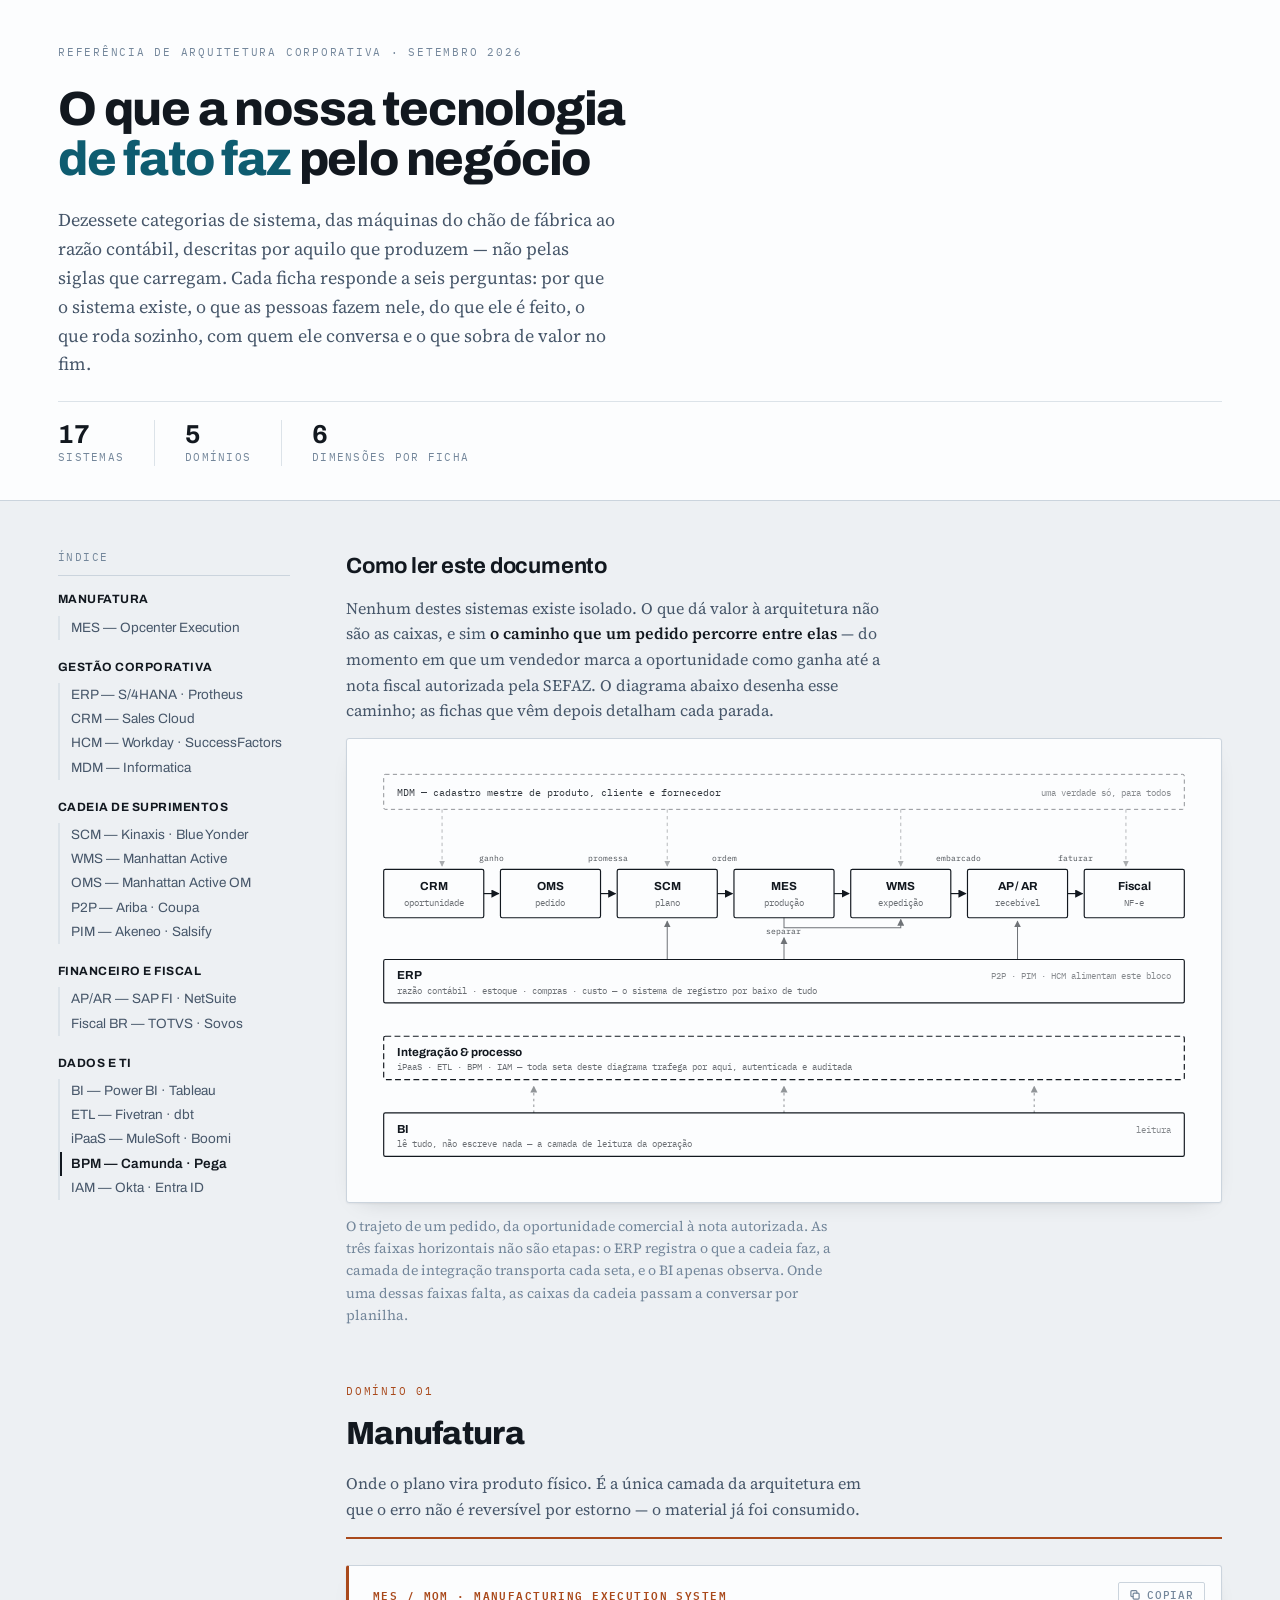
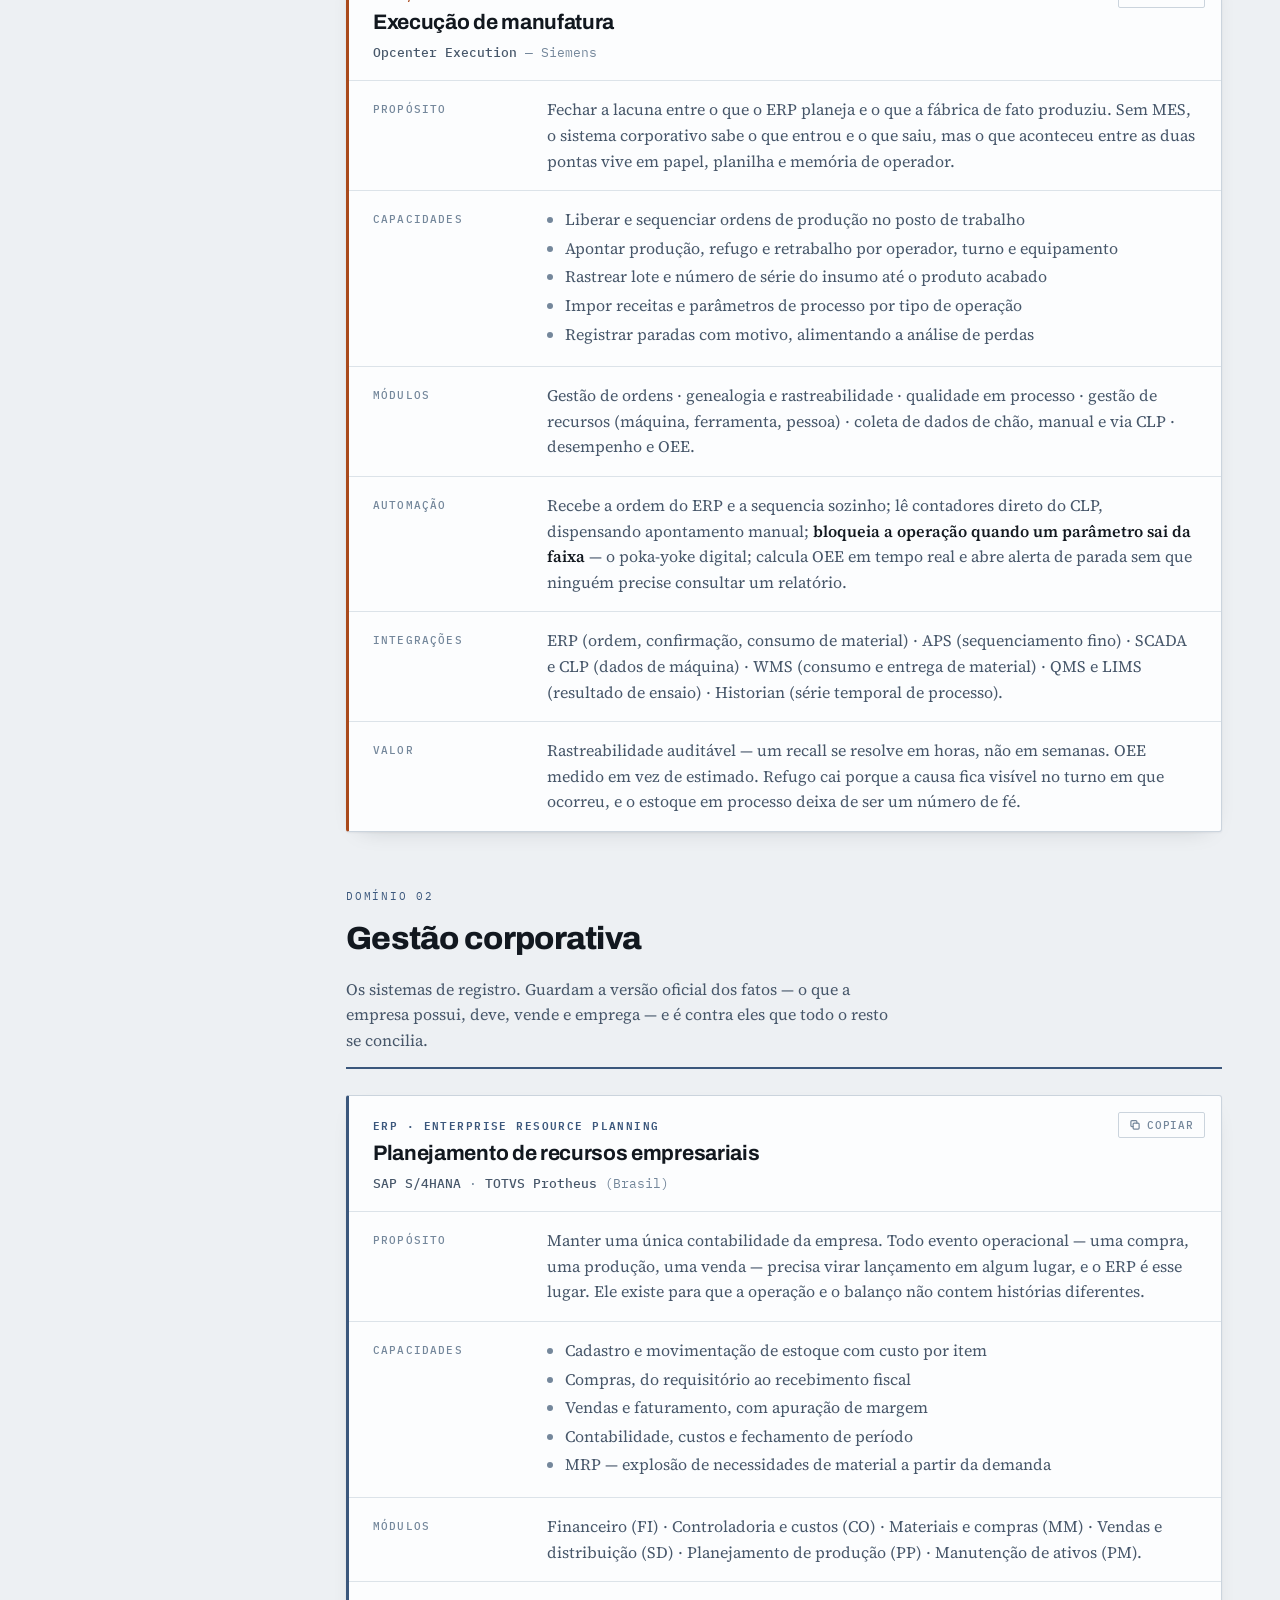
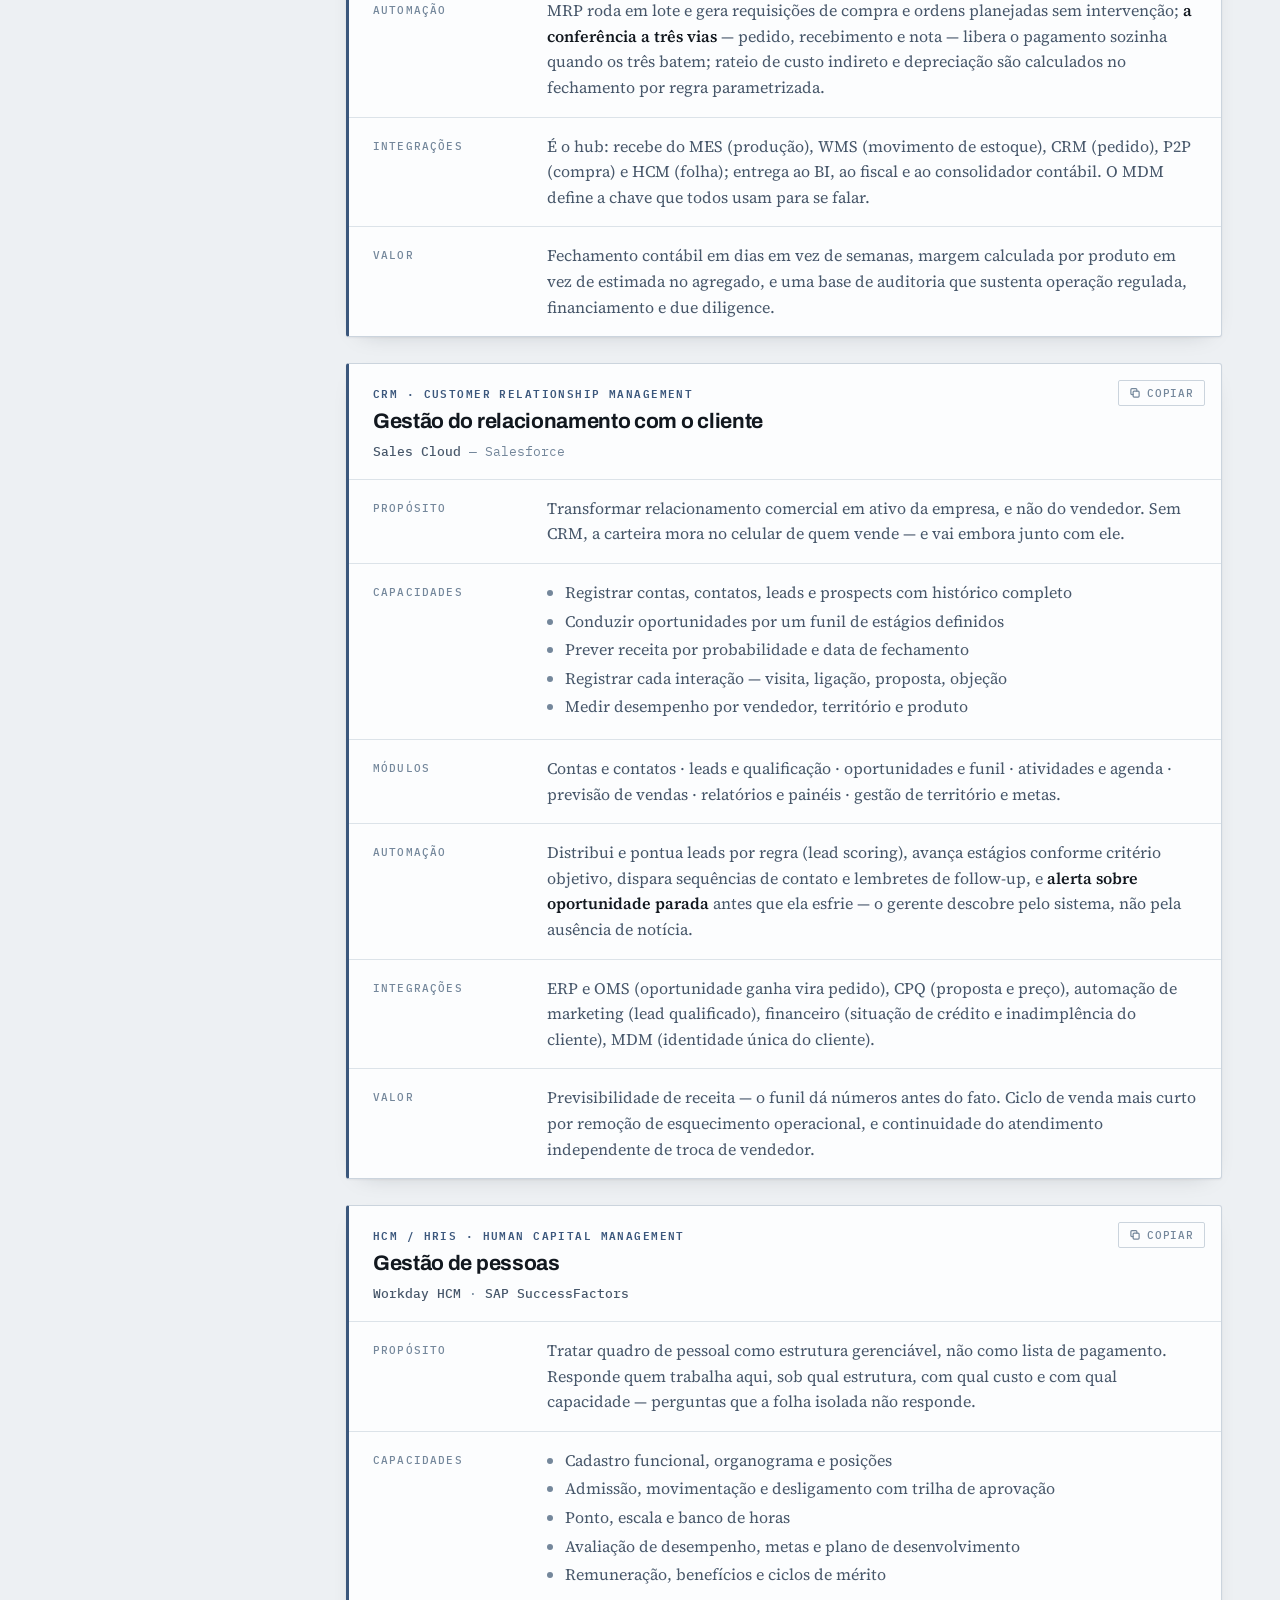
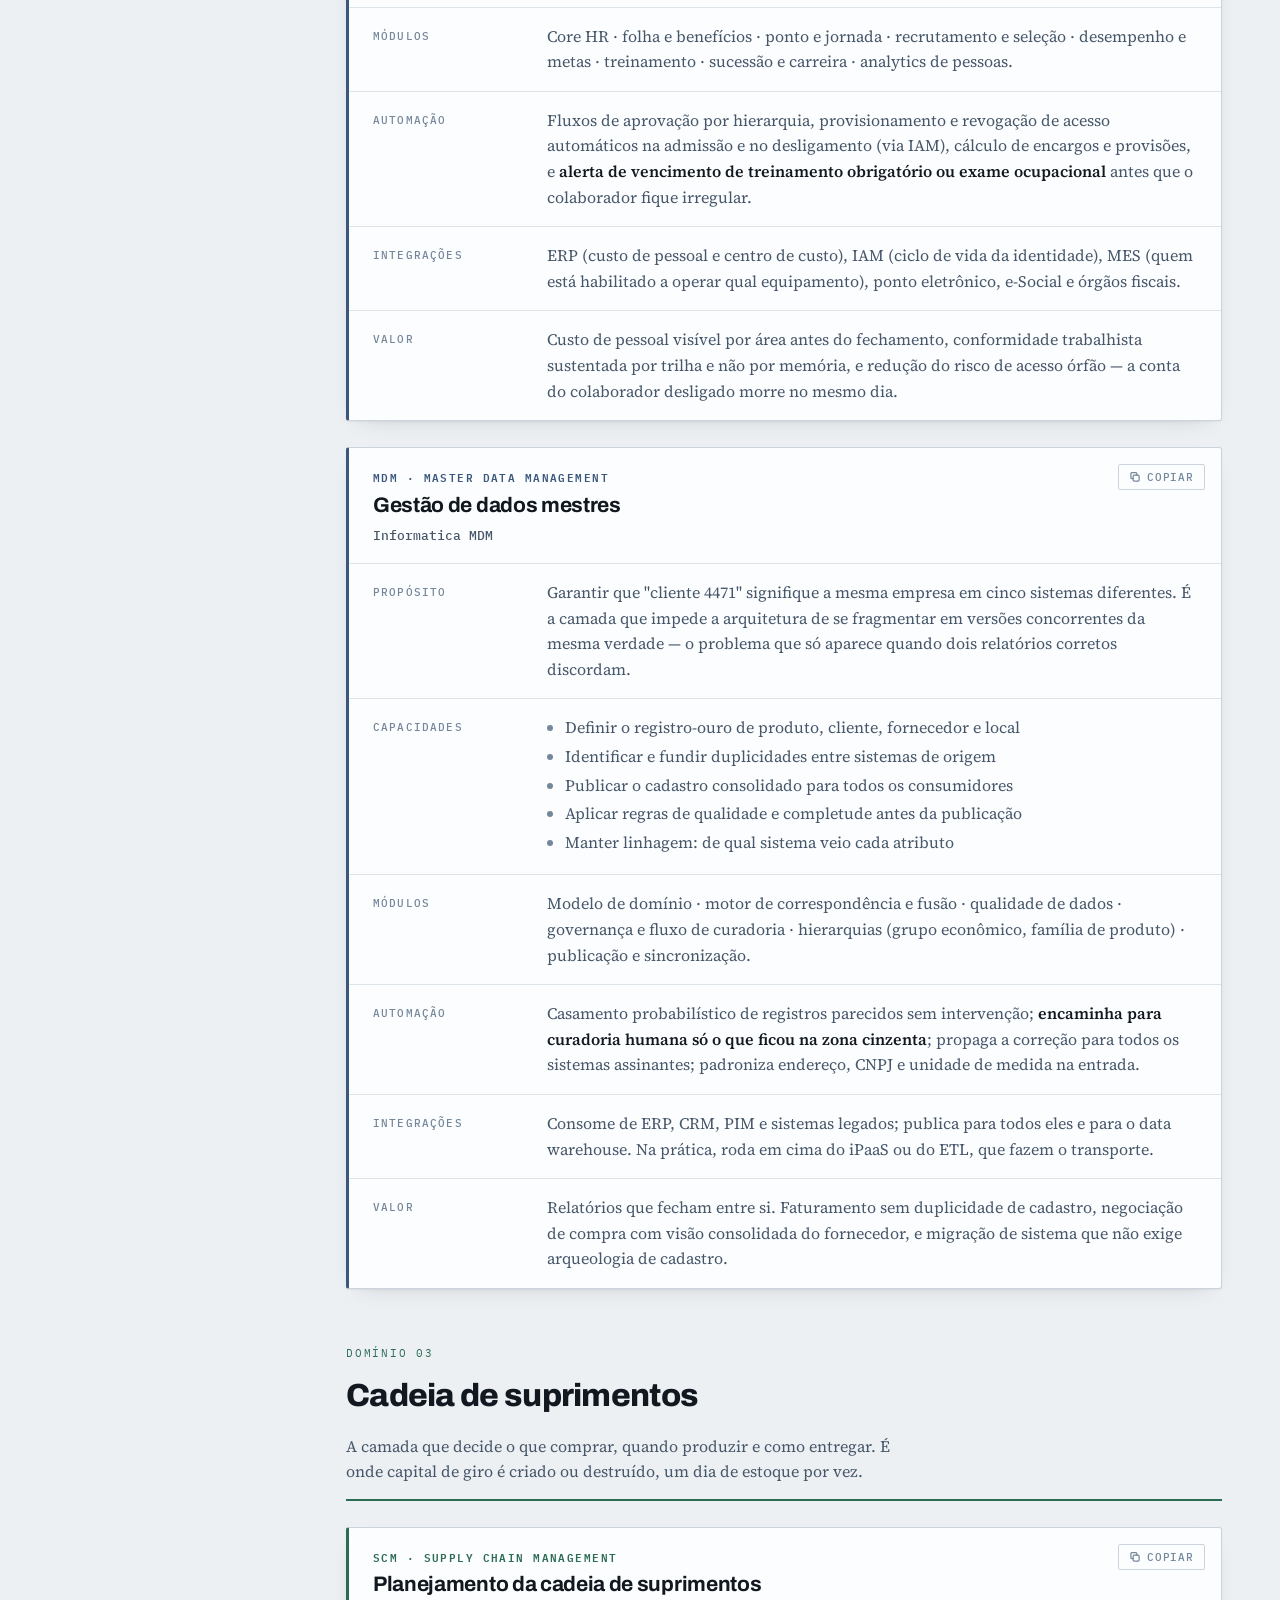
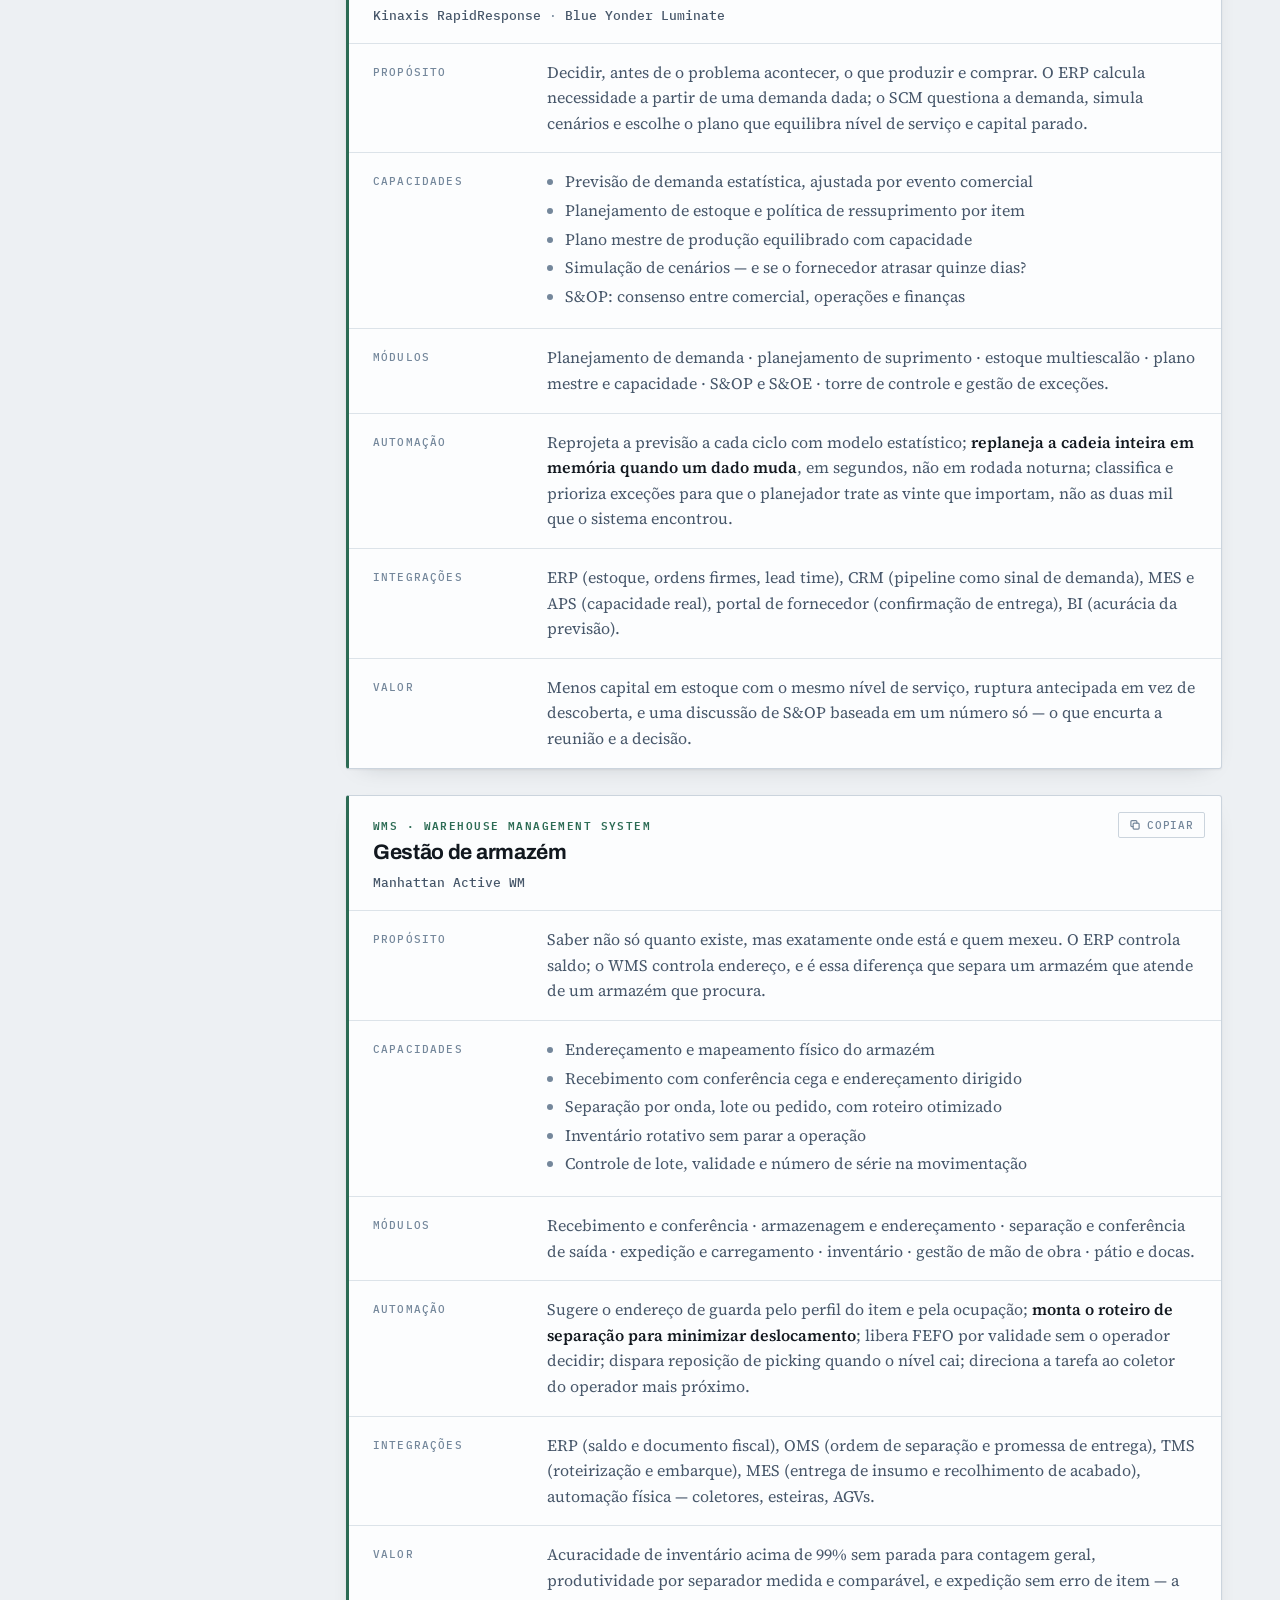
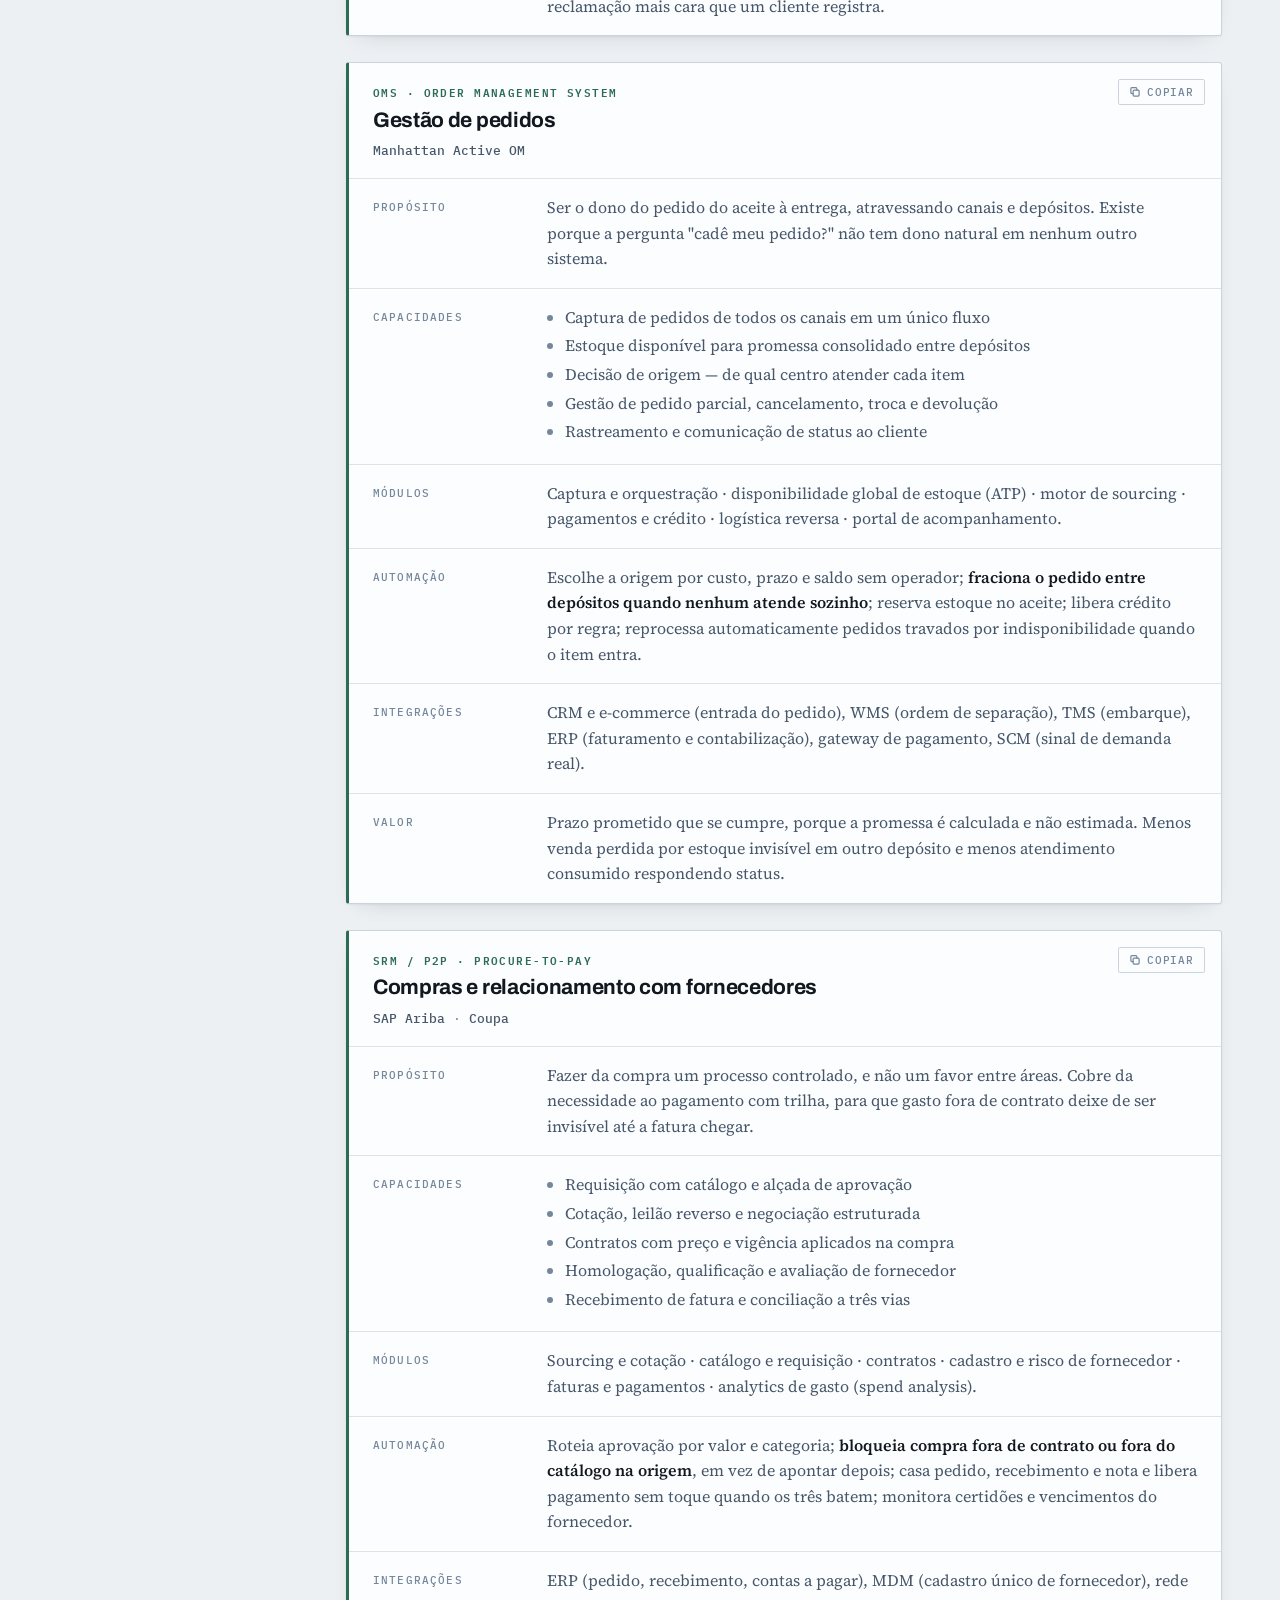
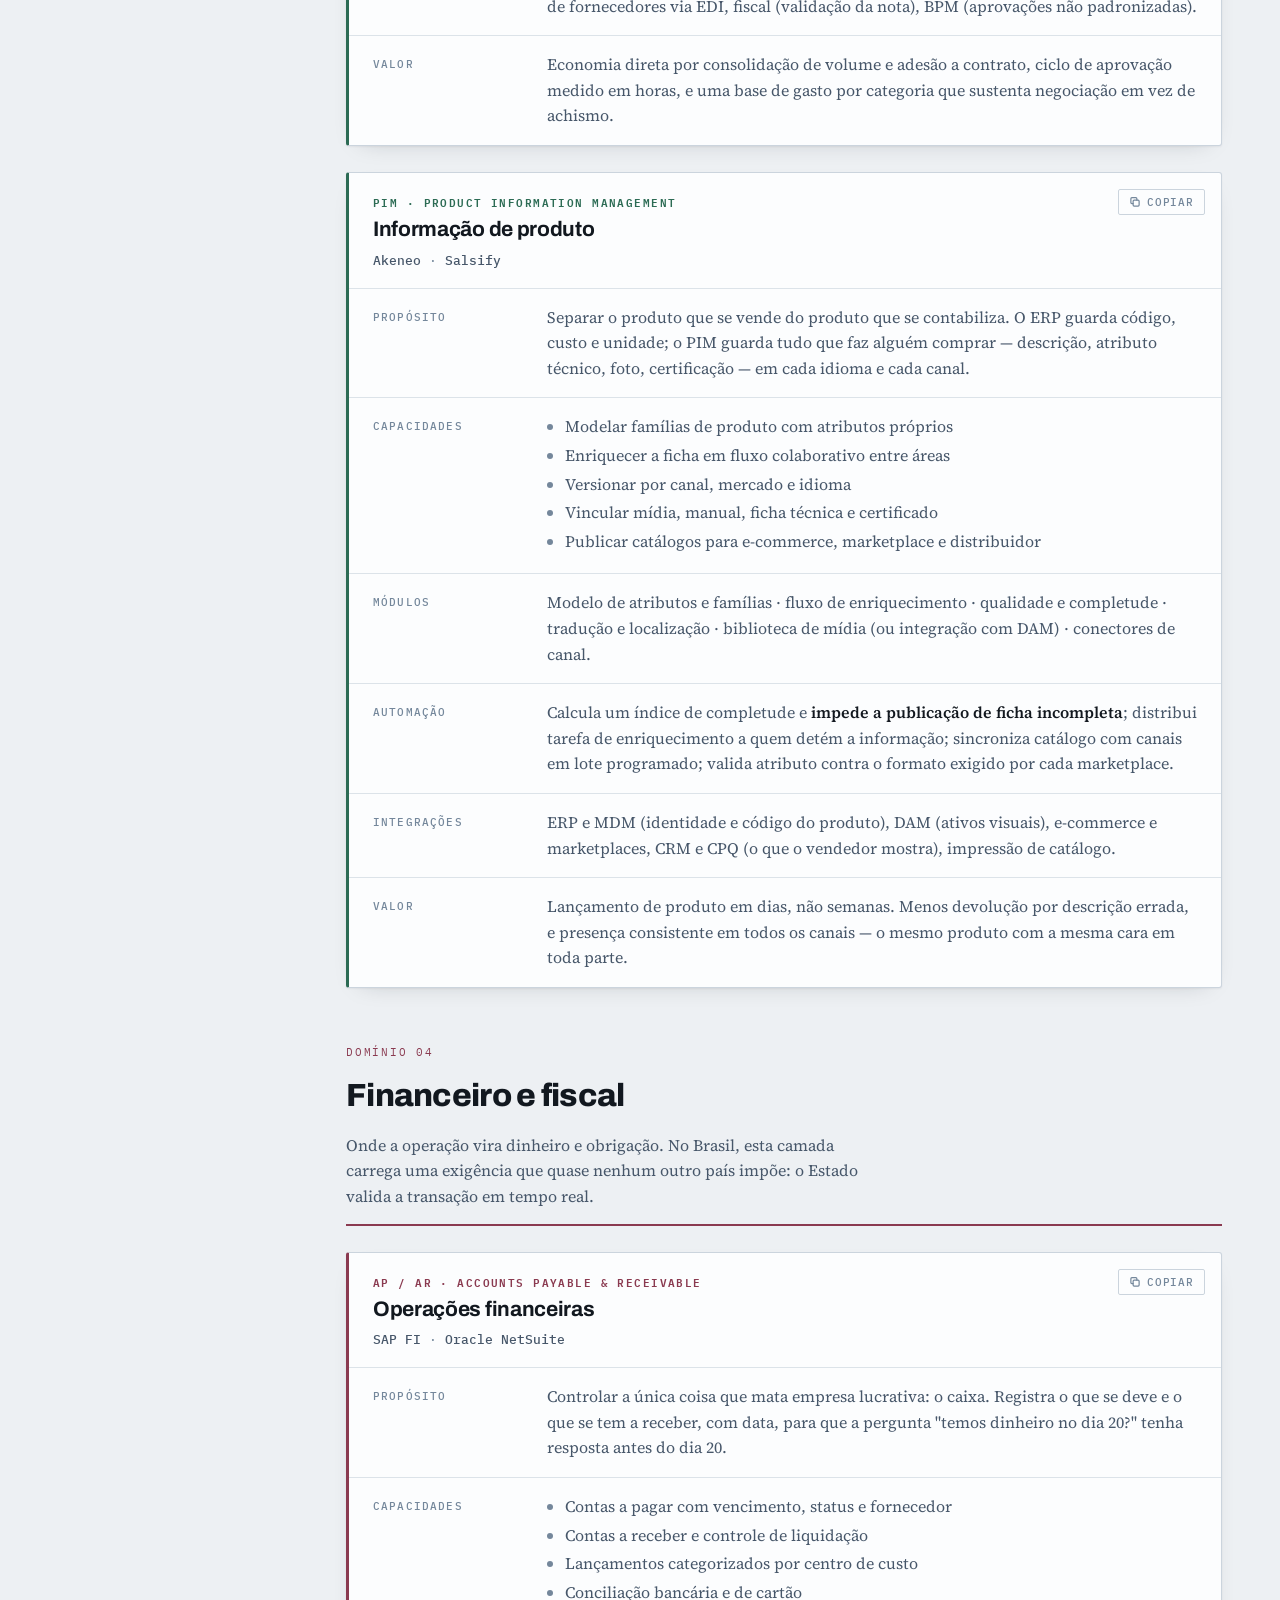
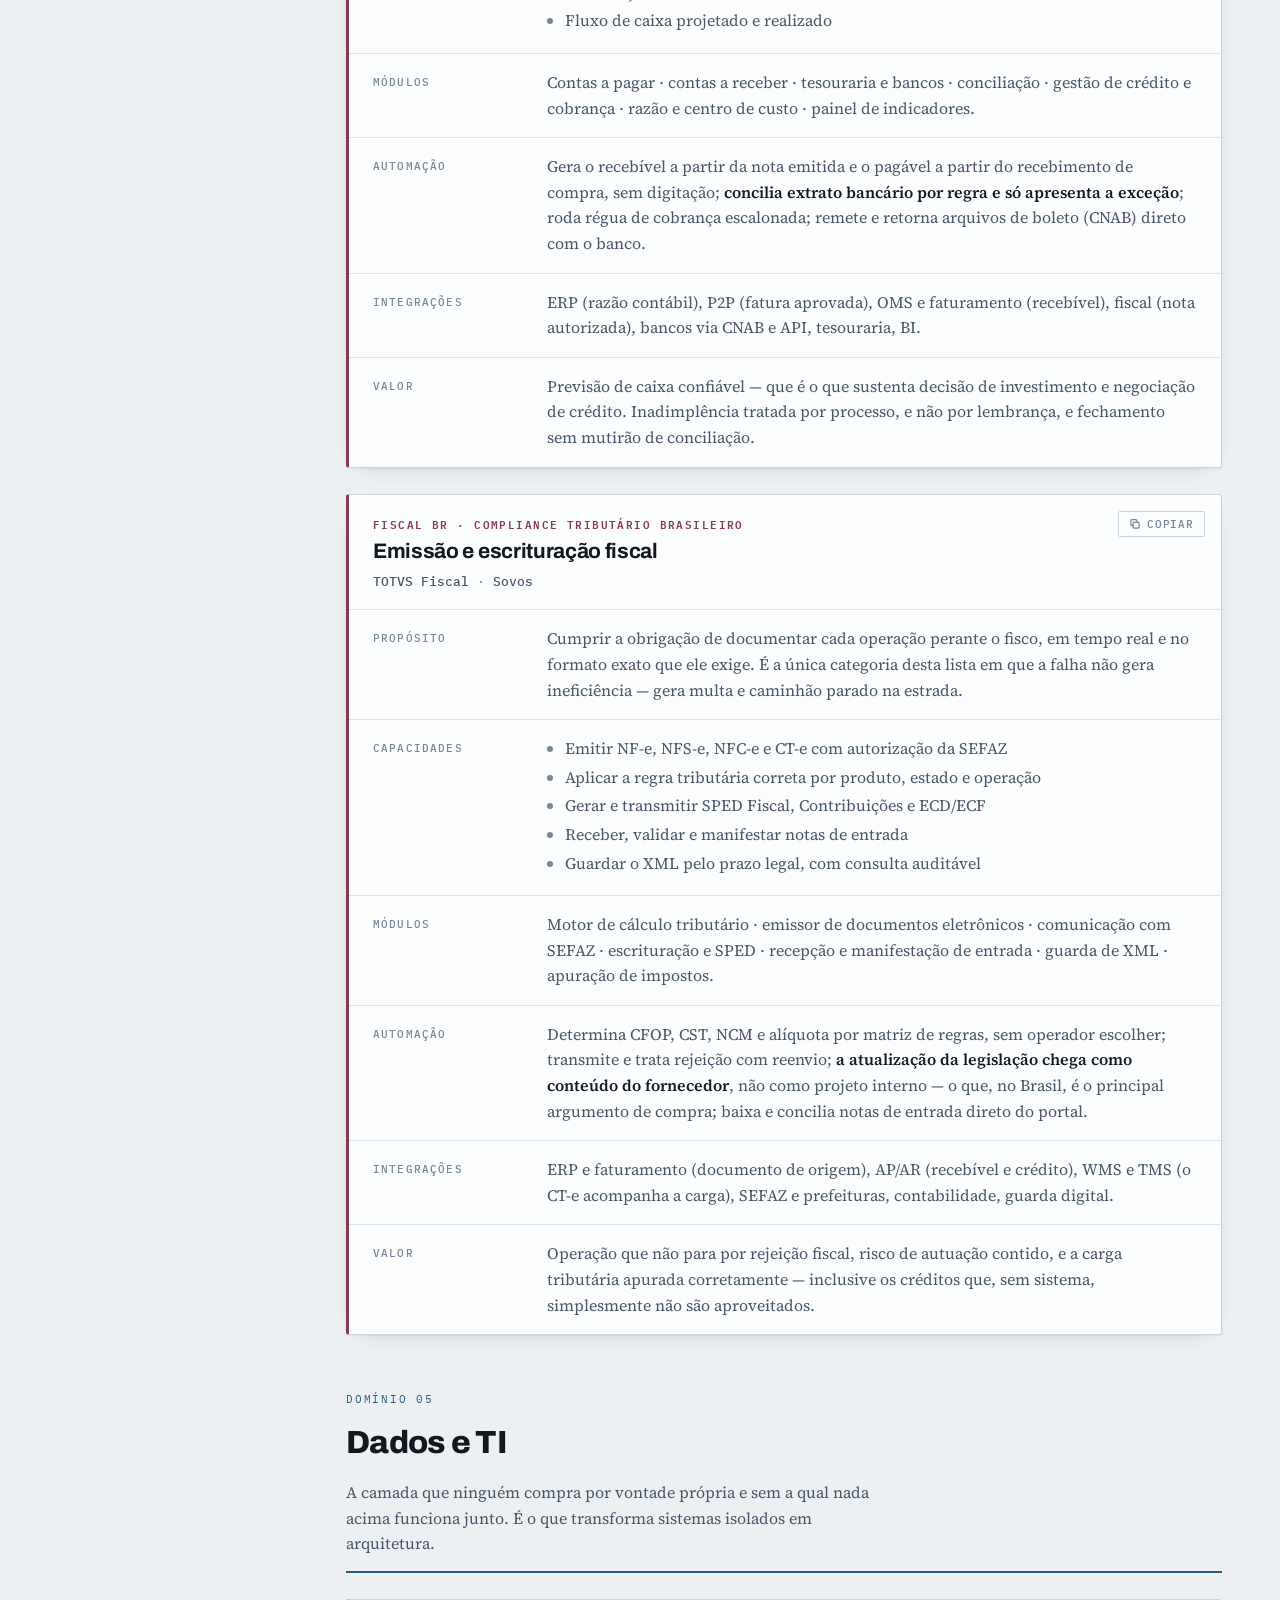
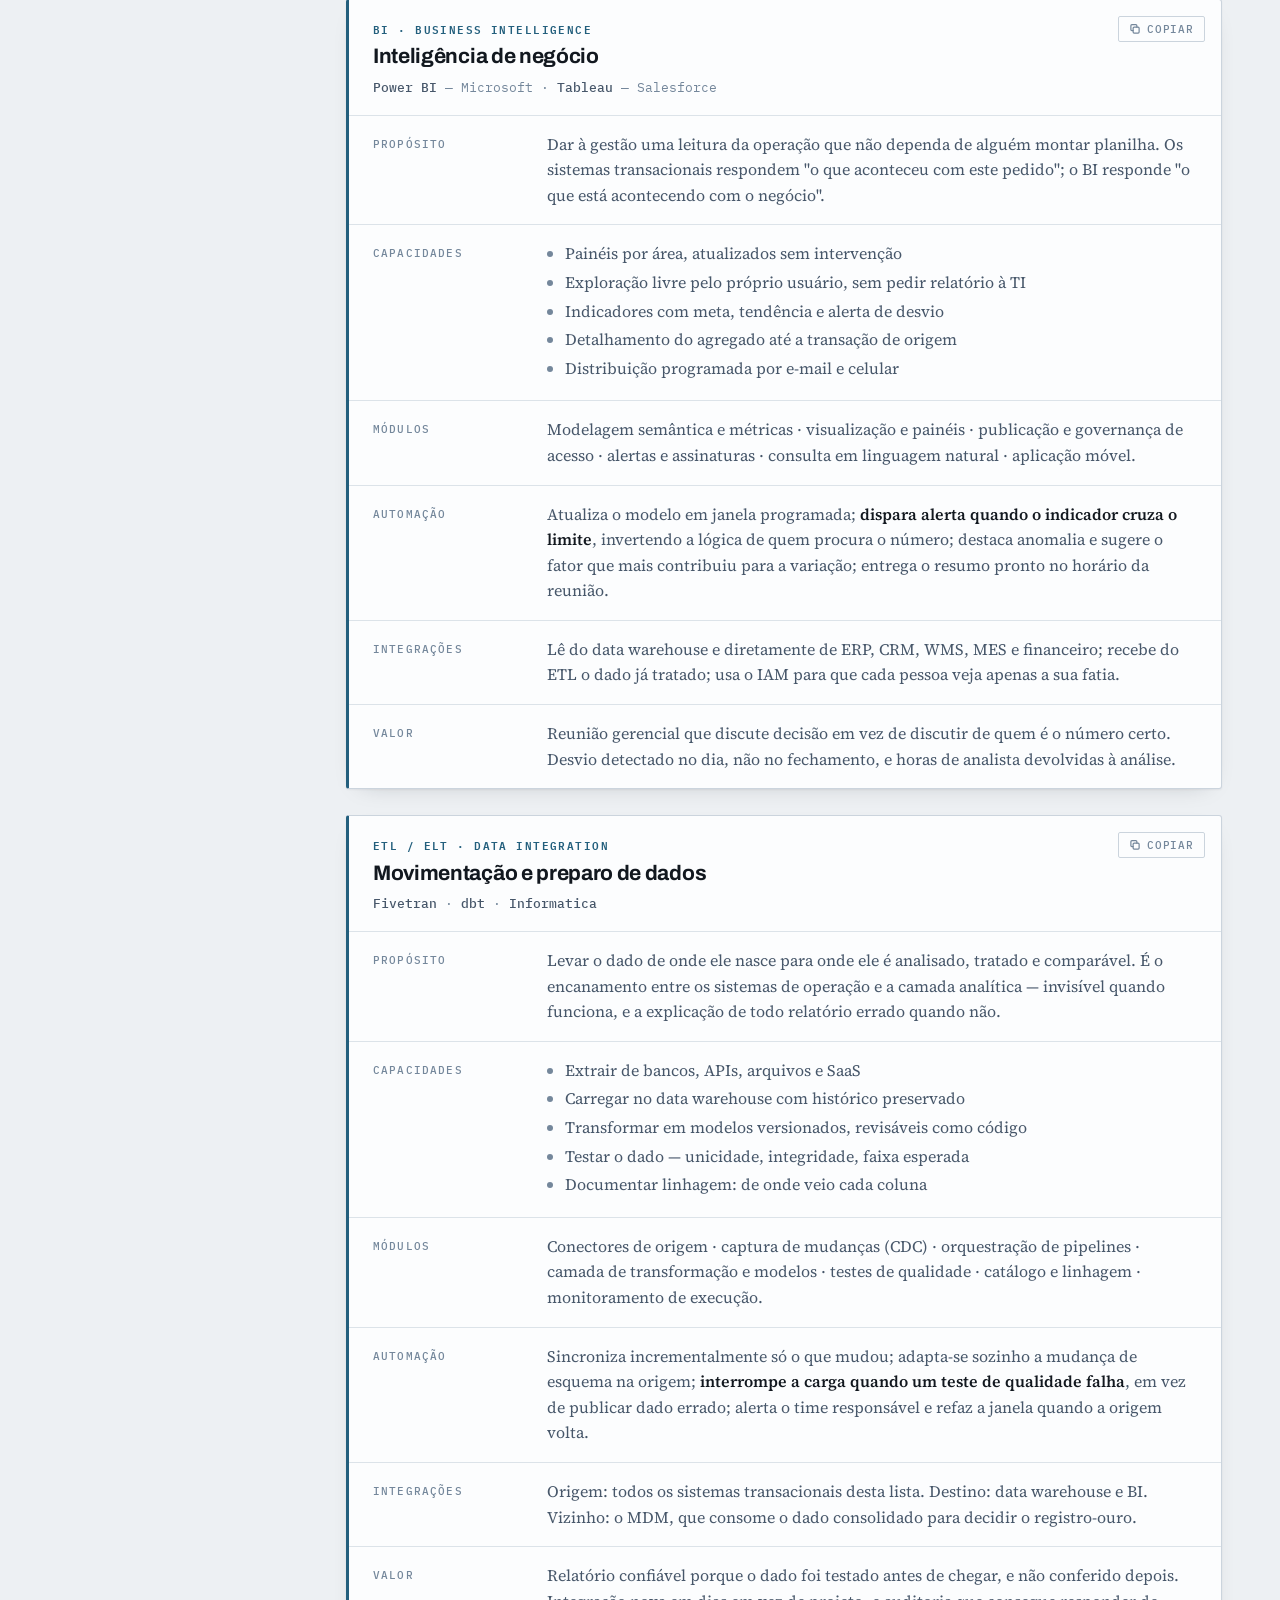
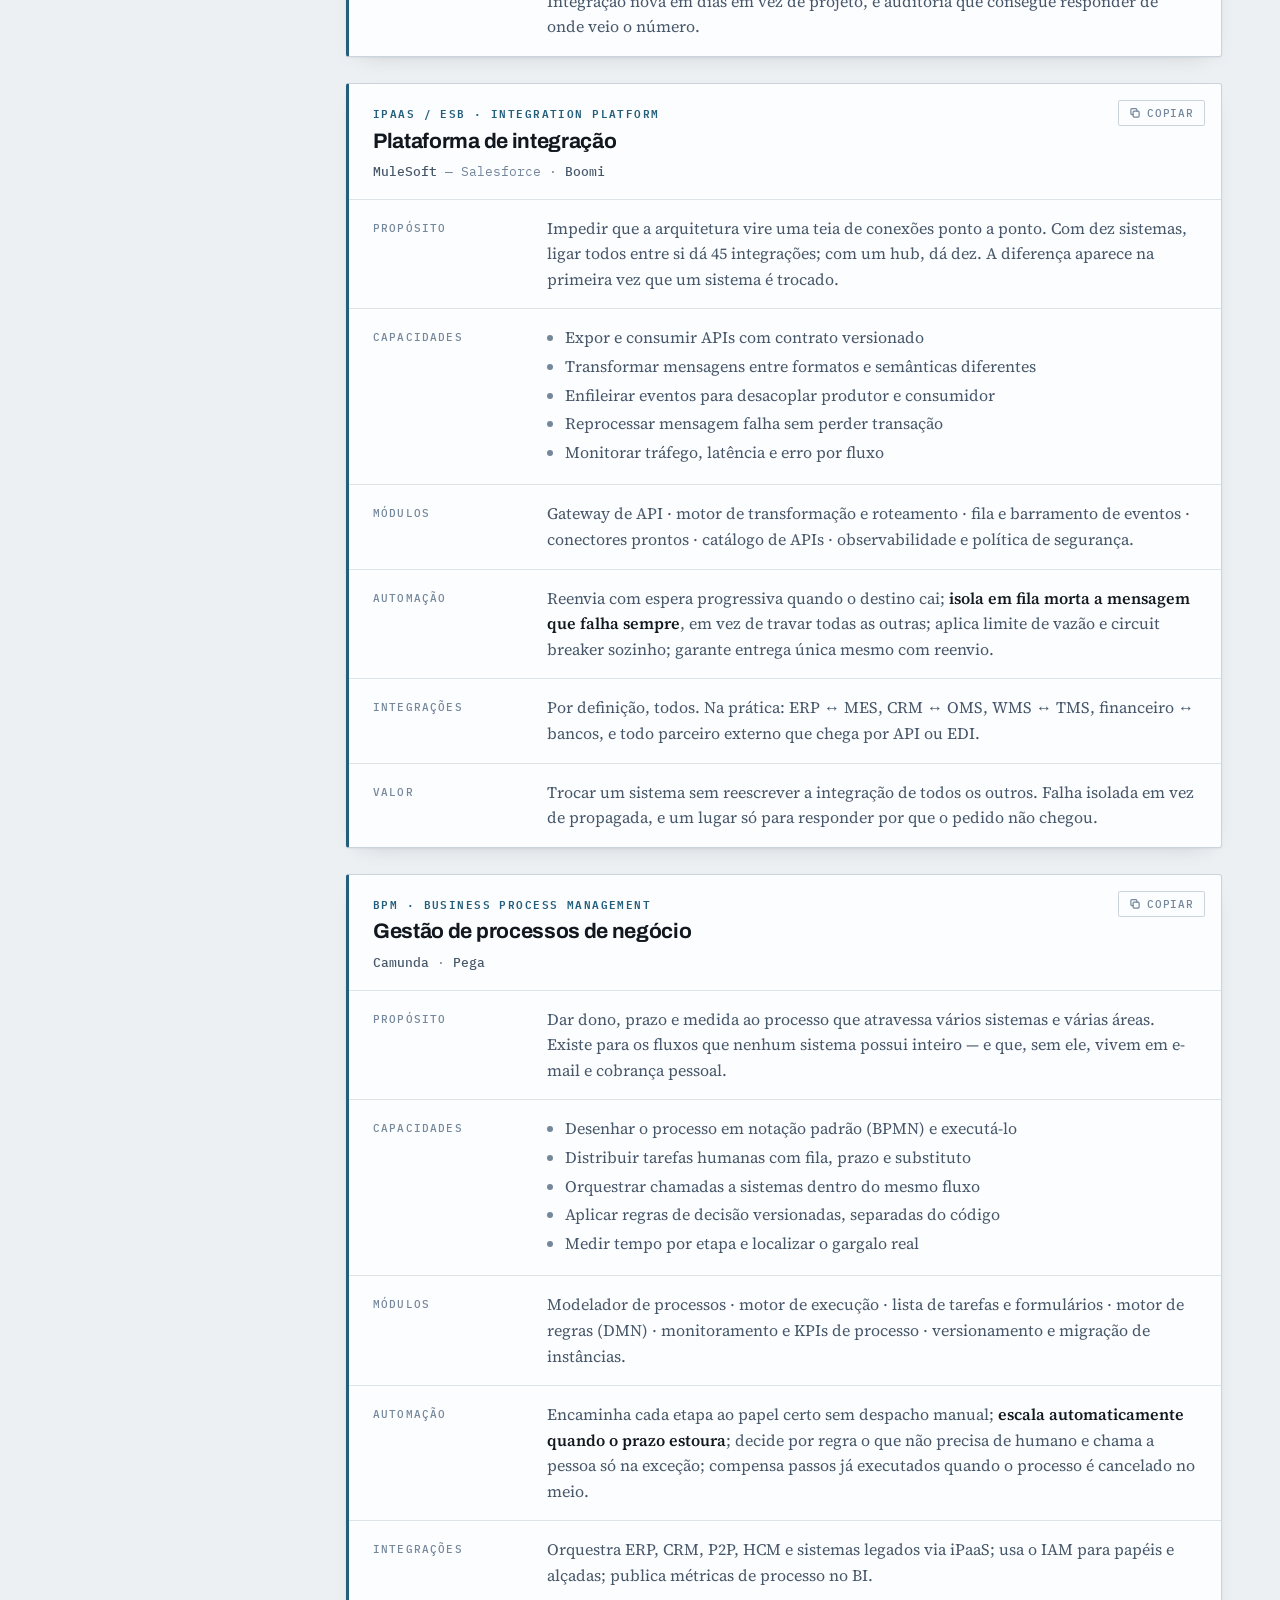
==== commit 3dc5b4ce: "Adiciona botão de copiar cada ficha como Markdown Cada ficha de sistema ganha um botão no canto supe" ====
--- a/index.html
+++ b/index.html
@@ -353,6 +353,36 @@
     padding-left: 14px;
     max-width: 72ch;
   }
+
+  /* ---- botao copiar ---- */
+  .card-head { position: relative; padding-right: 104px; }
+  .copybtn {
+    position: absolute;
+    top: 16px;
+    right: 16px;
+    display: inline-flex;
+    align-items: center;
+    gap: 6px;
+    padding: 5px 10px;
+    font-family: "IBM Plex Mono", ui-monospace, monospace;
+    font-size: 10.5px;
+    font-weight: 500;
+    letter-spacing: .08em;
+    text-transform: uppercase;
+    color: var(--ink-faint);
+    background: transparent;
+    border: 1px solid var(--rule);
+    border-radius: 2px;
+    cursor: pointer;
+    transition: color .12s, border-color .12s, background .12s;
+    -webkit-appearance: none;
+    appearance: none;
+  }
+  .copybtn:hover { color: var(--ink); border-color: var(--ink-faint); background: var(--surface-2); }
+  .copybtn:focus-visible { outline: 2px solid var(--accent); outline-offset: 2px; }
+  .copybtn svg { width: 12px; height: 12px; flex: none; }
+  .copybtn.done { color: var(--ok); border-color: var(--ok); }
+  @media print { .copybtn { display: none; } }
 </style>
 </head>
 <body>
@@ -983,5 +1013,123 @@
     targets.forEach(function (t) { io.observe(t); });
   })();
 </script>
+
+<script>
+  (function () {
+    var ICON_COPY = '<svg viewBox="0 0 16 16" fill="none" stroke="currentColor" stroke-width="1.6" ' +
+      'stroke-linecap="round" stroke-linejoin="round" aria-hidden="true">' +
+      '<rect x="5.5" y="5.5" width="8" height="8" rx="1.4"/>' +
+      '<path d="M10.5 5.5v-2a1.4 1.4 0 0 0-1.4-1.4H3.9A1.4 1.4 0 0 0 2.5 3.5v5.2a1.4 1.4 0 0 0 1.4 1.4h1.6"/></svg>';
+    var ICON_DONE = '<svg viewBox="0 0 16 16" fill="none" stroke="currentColor" stroke-width="1.9" ' +
+      'stroke-linecap="round" stroke-linejoin="round" aria-hidden="true"><path d="M3 8.5l3.2 3.2L13 5"/></svg>';
+
+    function clean(el) {
+      return (el.textContent || '').replace(/\s+/g, ' ').trim();
+    }
+
+    function renderDD(dd) {
+      var out = [];
+      var lists = dd.querySelectorAll('ul');
+      if (lists.length) {
+        Array.prototype.forEach.call(lists, function (ul) {
+          Array.prototype.forEach.call(ul.children, function (li) {
+            out.push('- ' + clean(li));
+          });
+        });
+        return out.join('\n');
+      }
+      var ps = dd.querySelectorAll('p');
+      if (ps.length) {
+        Array.prototype.forEach.call(ps, function (p) { out.push(clean(p)); });
+        return out.join('\n\n');
+      }
+      return clean(dd);
+    }
+
+    function toMarkdown(art) {
+      var L = [];
+      var h3 = art.querySelector('.card-head h3');
+      var sig = art.querySelector('.card-head .sigla');
+      var plat = art.querySelector('.card-head .platform');
+      if (h3) L.push('## ' + clean(h3));
+      var sub = [];
+      if (sig) sub.push(clean(sig));
+      if (plat) sub.push(clean(plat));
+      if (sub.length) L.push(sub.join(' — '));
+
+      Array.prototype.forEach.call(art.querySelectorAll('.facet'), function (f) {
+        var dt = f.querySelector('dt'), dd = f.querySelector('dd');
+        if (!dt || !dd) return;
+        L.push('');
+        L.push('### ' + clean(dt));
+        L.push(renderDD(dd));
+      });
+
+      var amr = art.querySelector('.amr-block') || art.querySelector('.card-foot');
+      if (amr) {
+        L.push('');
+        L.push('### Posição do AMR');
+        var chip = amr.querySelector('.chip');
+        var ps = amr.querySelectorAll('p');
+        if (ps.length) {
+          if (chip) L.push('**' + clean(chip) + '**');
+          Array.prototype.forEach.call(ps, function (p) { L.push(clean(p)); });
+        } else {
+          L.push(clean(amr));
+        }
+      }
+      return L.join('\n').replace(/\n{3,}/g, '\n\n').trim() + '\n';
+    }
+
+    function legacyCopy(text) {
+      var ta = document.createElement('textarea');
+      ta.value = text;
+      ta.setAttribute('readonly', '');
+      ta.style.position = 'fixed';
+      ta.style.top = '-1000px';
+      document.body.appendChild(ta);
+      ta.select();
+      var ok = false;
+      try { ok = document.execCommand('copy'); } catch (e) { ok = false; }
+      document.body.removeChild(ta);
+      return ok;
+    }
+
+    function flash(btn, ok) {
+      var original = btn.innerHTML;
+      btn.innerHTML = ok ? ICON_DONE + '<span>copiado</span>' : '<span>falhou</span>';
+      btn.classList.toggle('done', ok);
+      setTimeout(function () {
+        btn.innerHTML = original;
+        btn.classList.remove('done');
+      }, 1600);
+    }
+
+    Array.prototype.forEach.call(document.querySelectorAll('article.sys'), function (art) {
+      var head = art.querySelector('.card-head');
+      if (!head) return;
+      var h3 = art.querySelector('.card-head h3');
+      var nome = h3 ? clean(h3) : 'ficha';
+      var btn = document.createElement('button');
+      btn.type = 'button';
+      btn.className = 'copybtn';
+      btn.innerHTML = ICON_COPY + '<span>copiar</span>';
+      btn.setAttribute('aria-label', 'Copiar a ficha ' + nome + ' como Markdown');
+      btn.title = 'Copiar esta ficha como Markdown';
+      btn.addEventListener('click', function () {
+        var md = toMarkdown(art);
+        if (navigator.clipboard && navigator.clipboard.writeText) {
+          navigator.clipboard.writeText(md).then(
+            function () { flash(btn, true); },
+            function () { flash(btn, legacyCopy(md)); }
+          );
+        } else {
+          flash(btn, legacyCopy(md));
+        }
+      });
+      head.appendChild(btn);
+    });
+  })();
+</script>
 </body>
 </html>
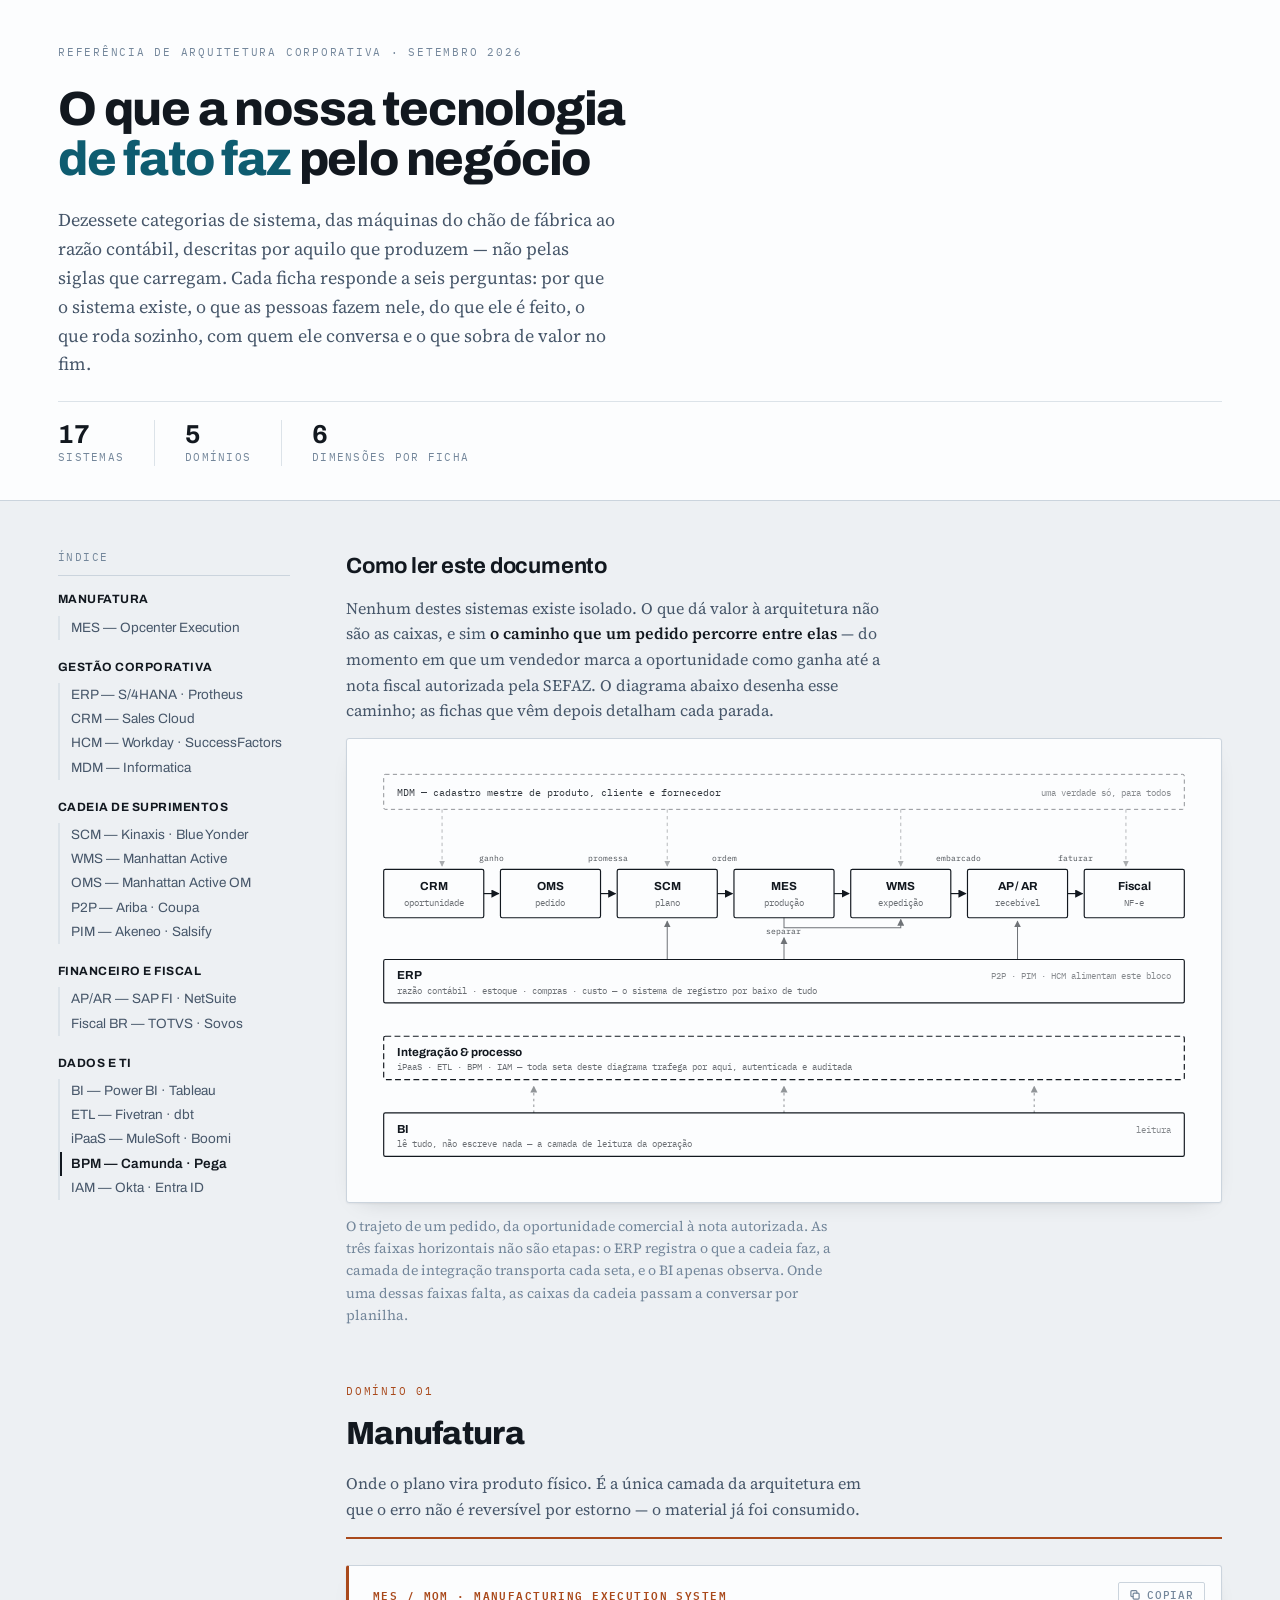
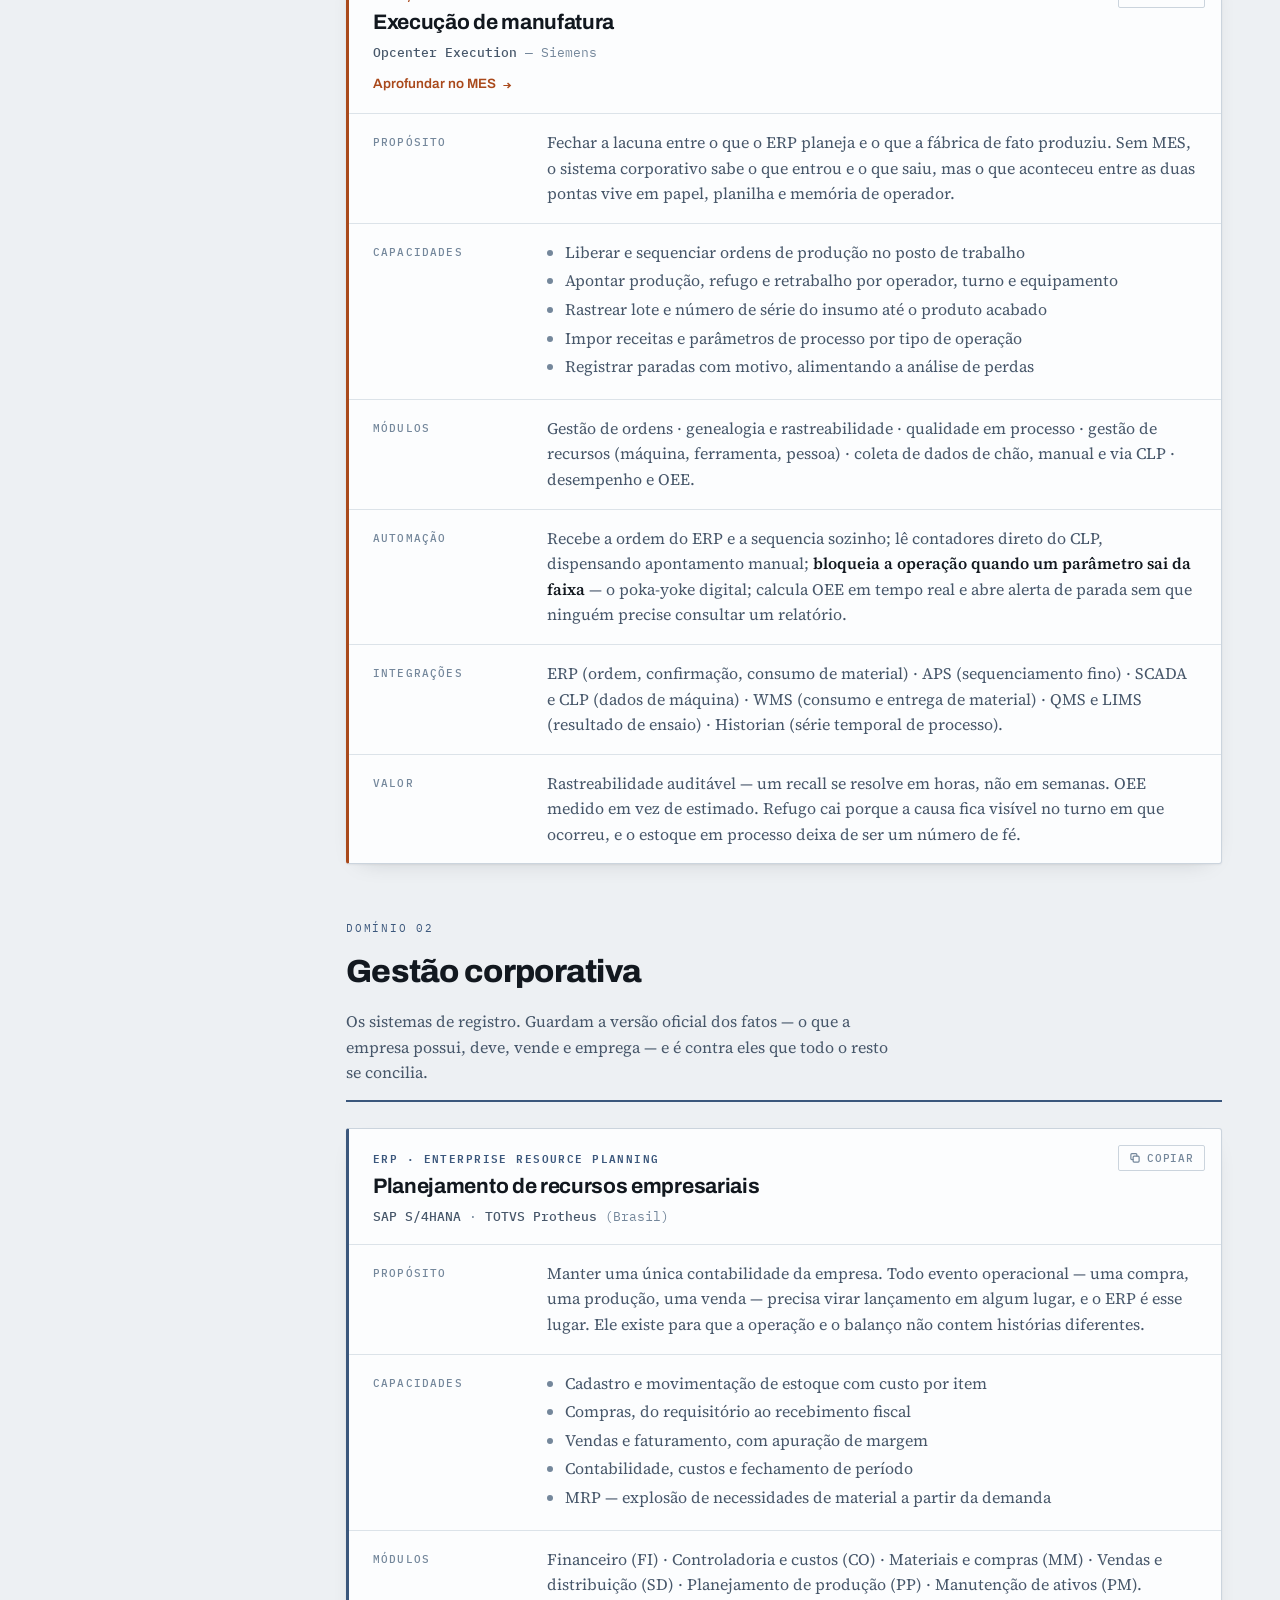
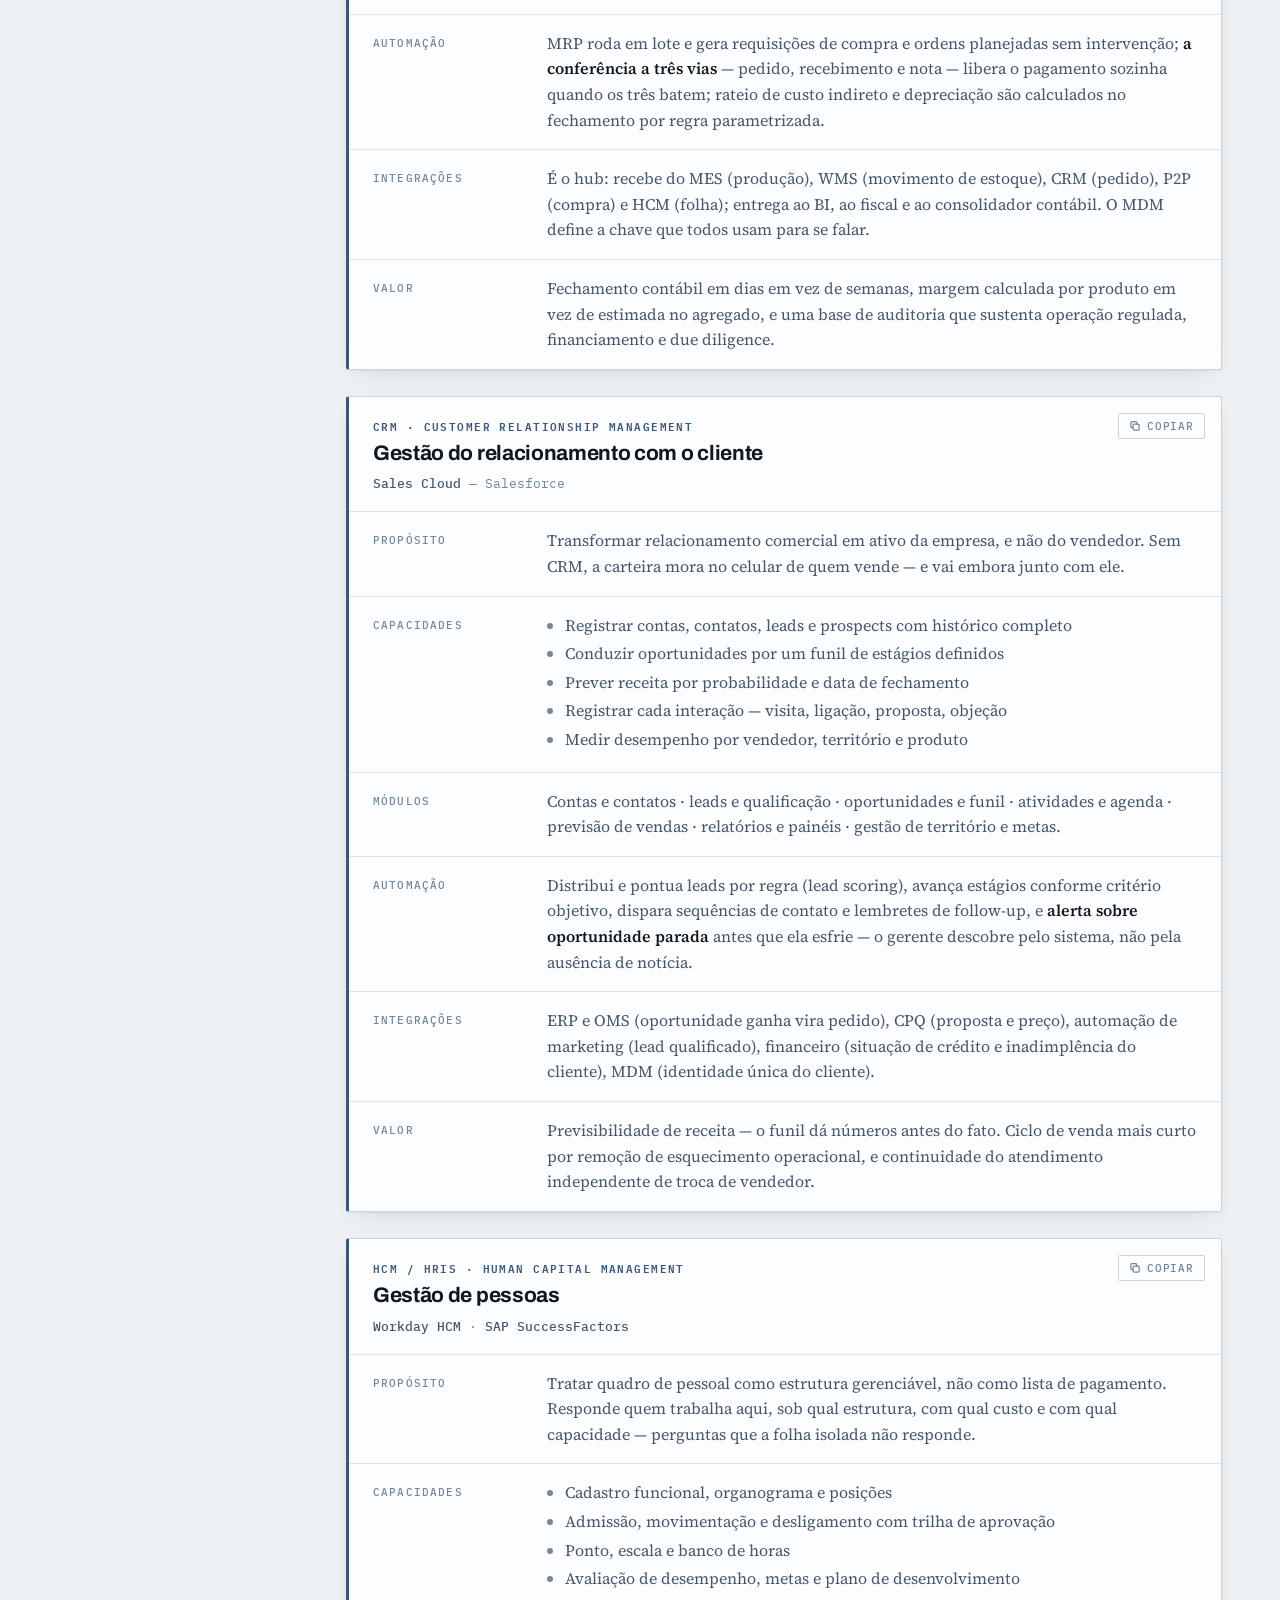
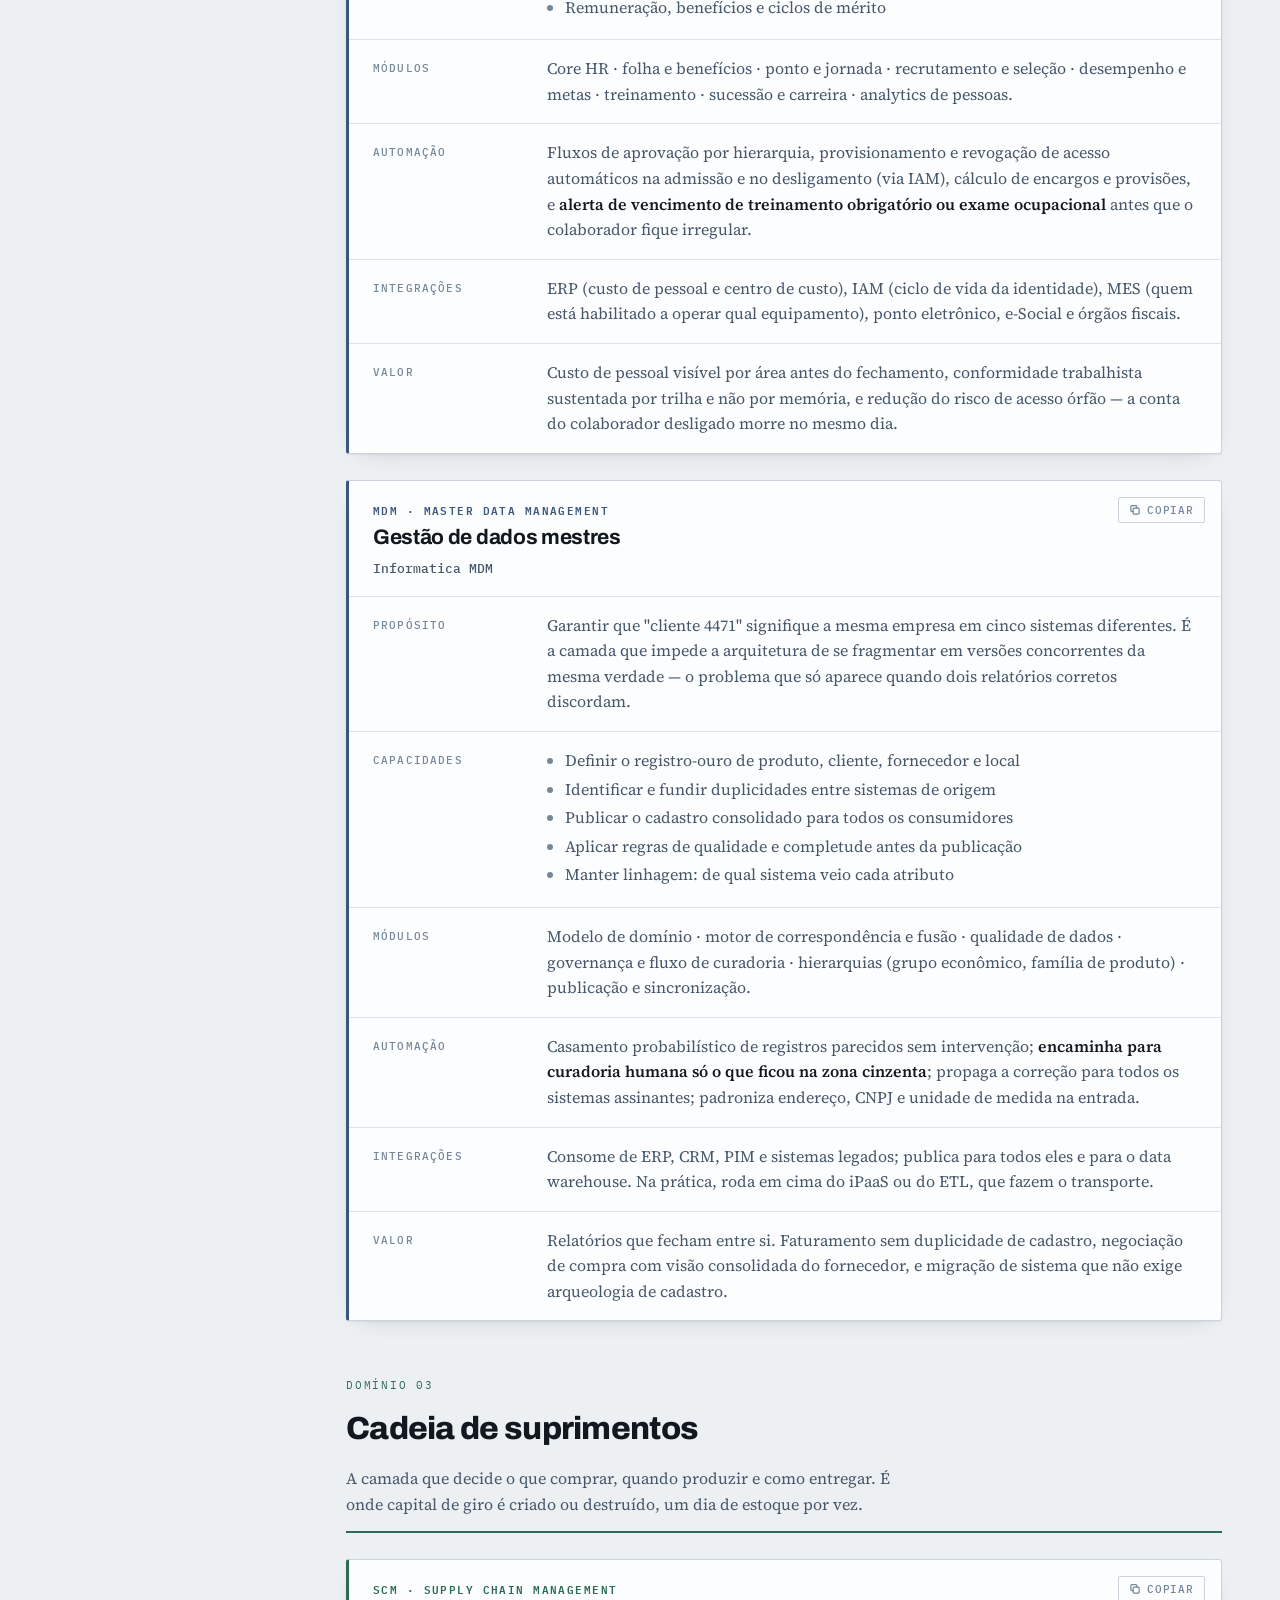
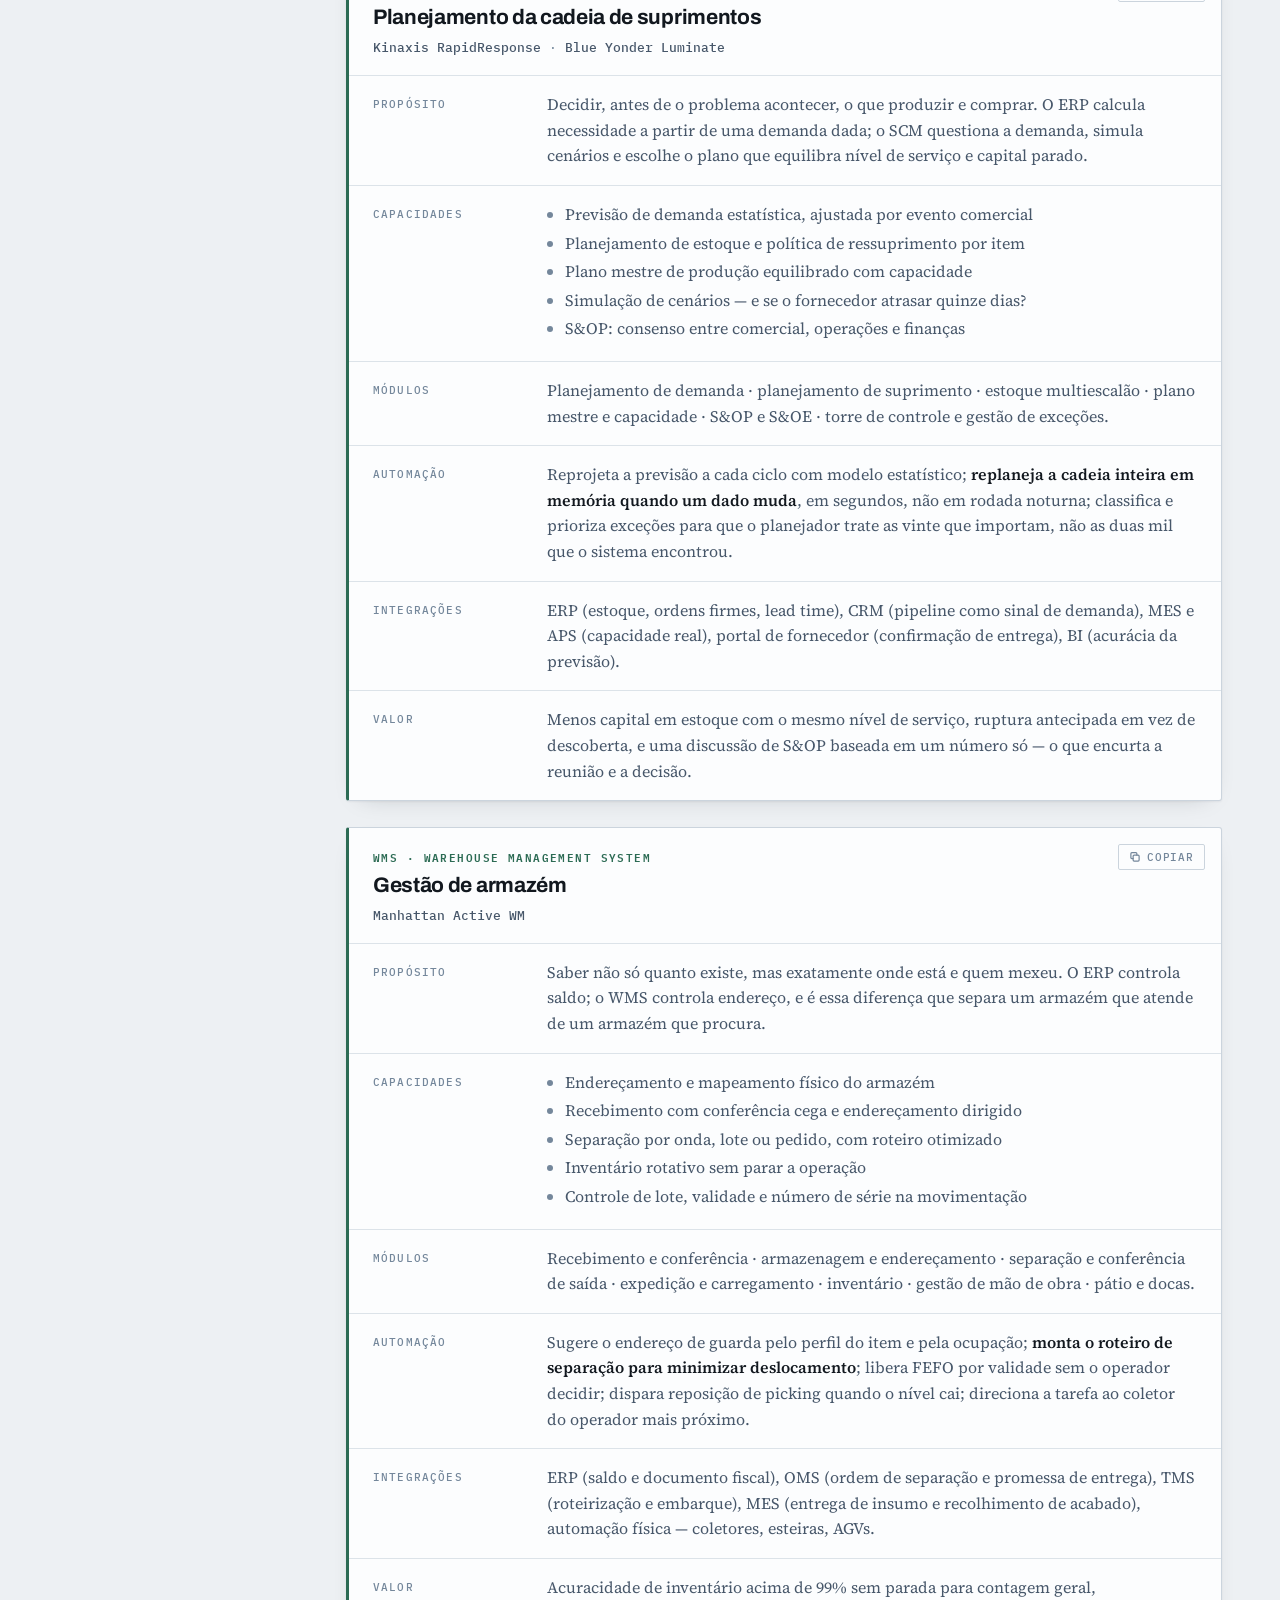
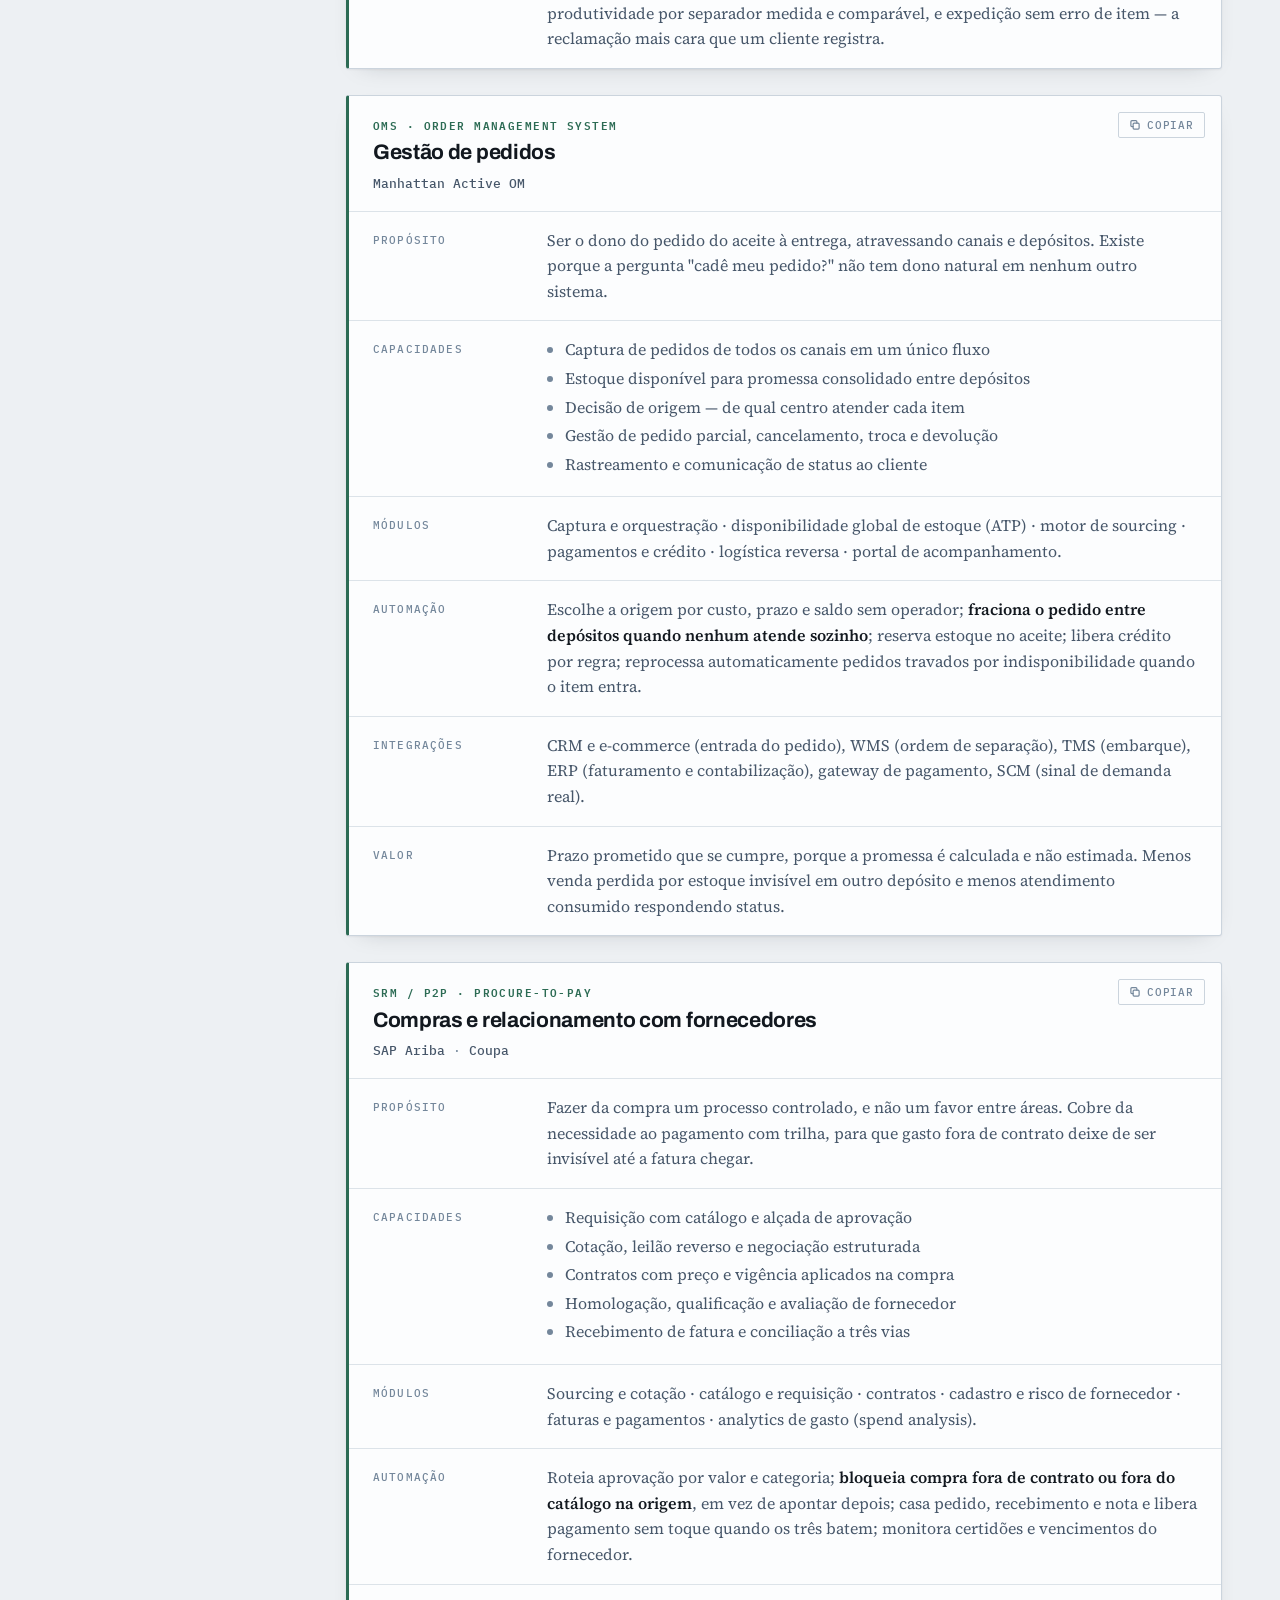
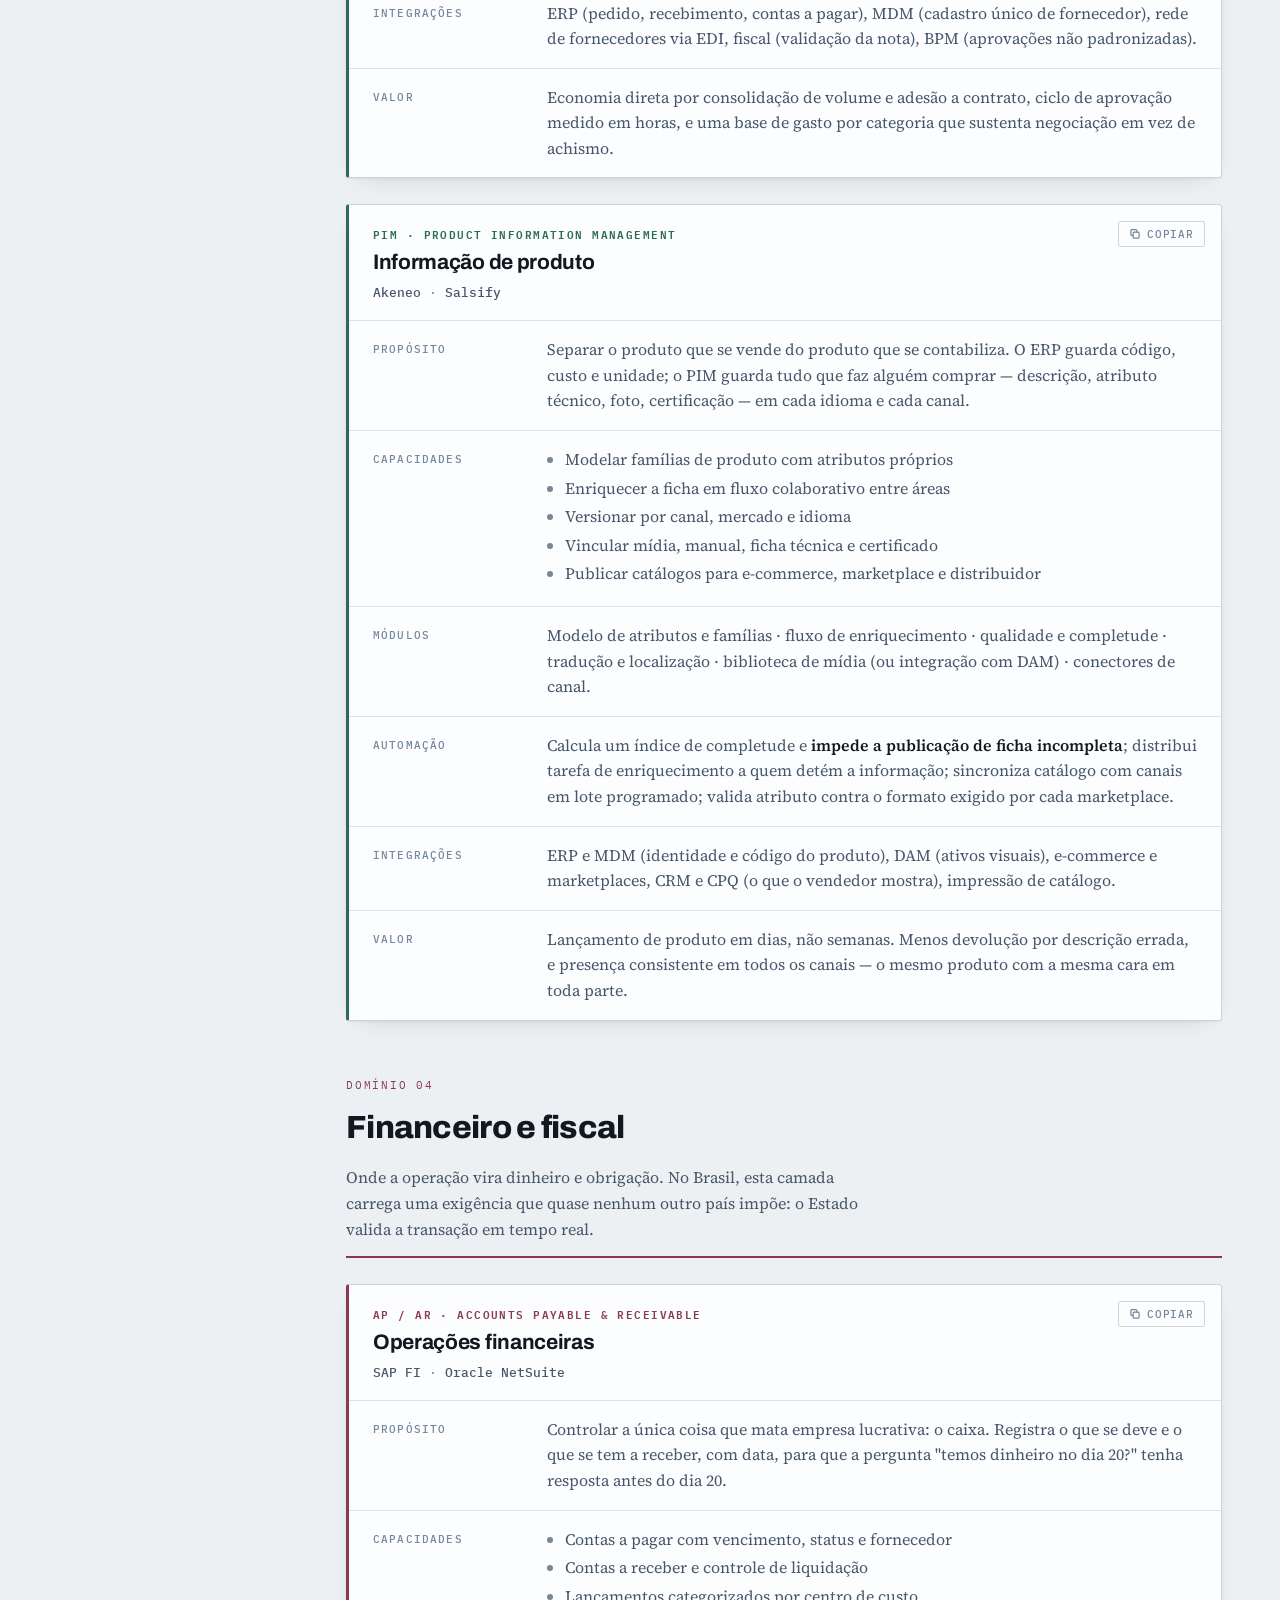
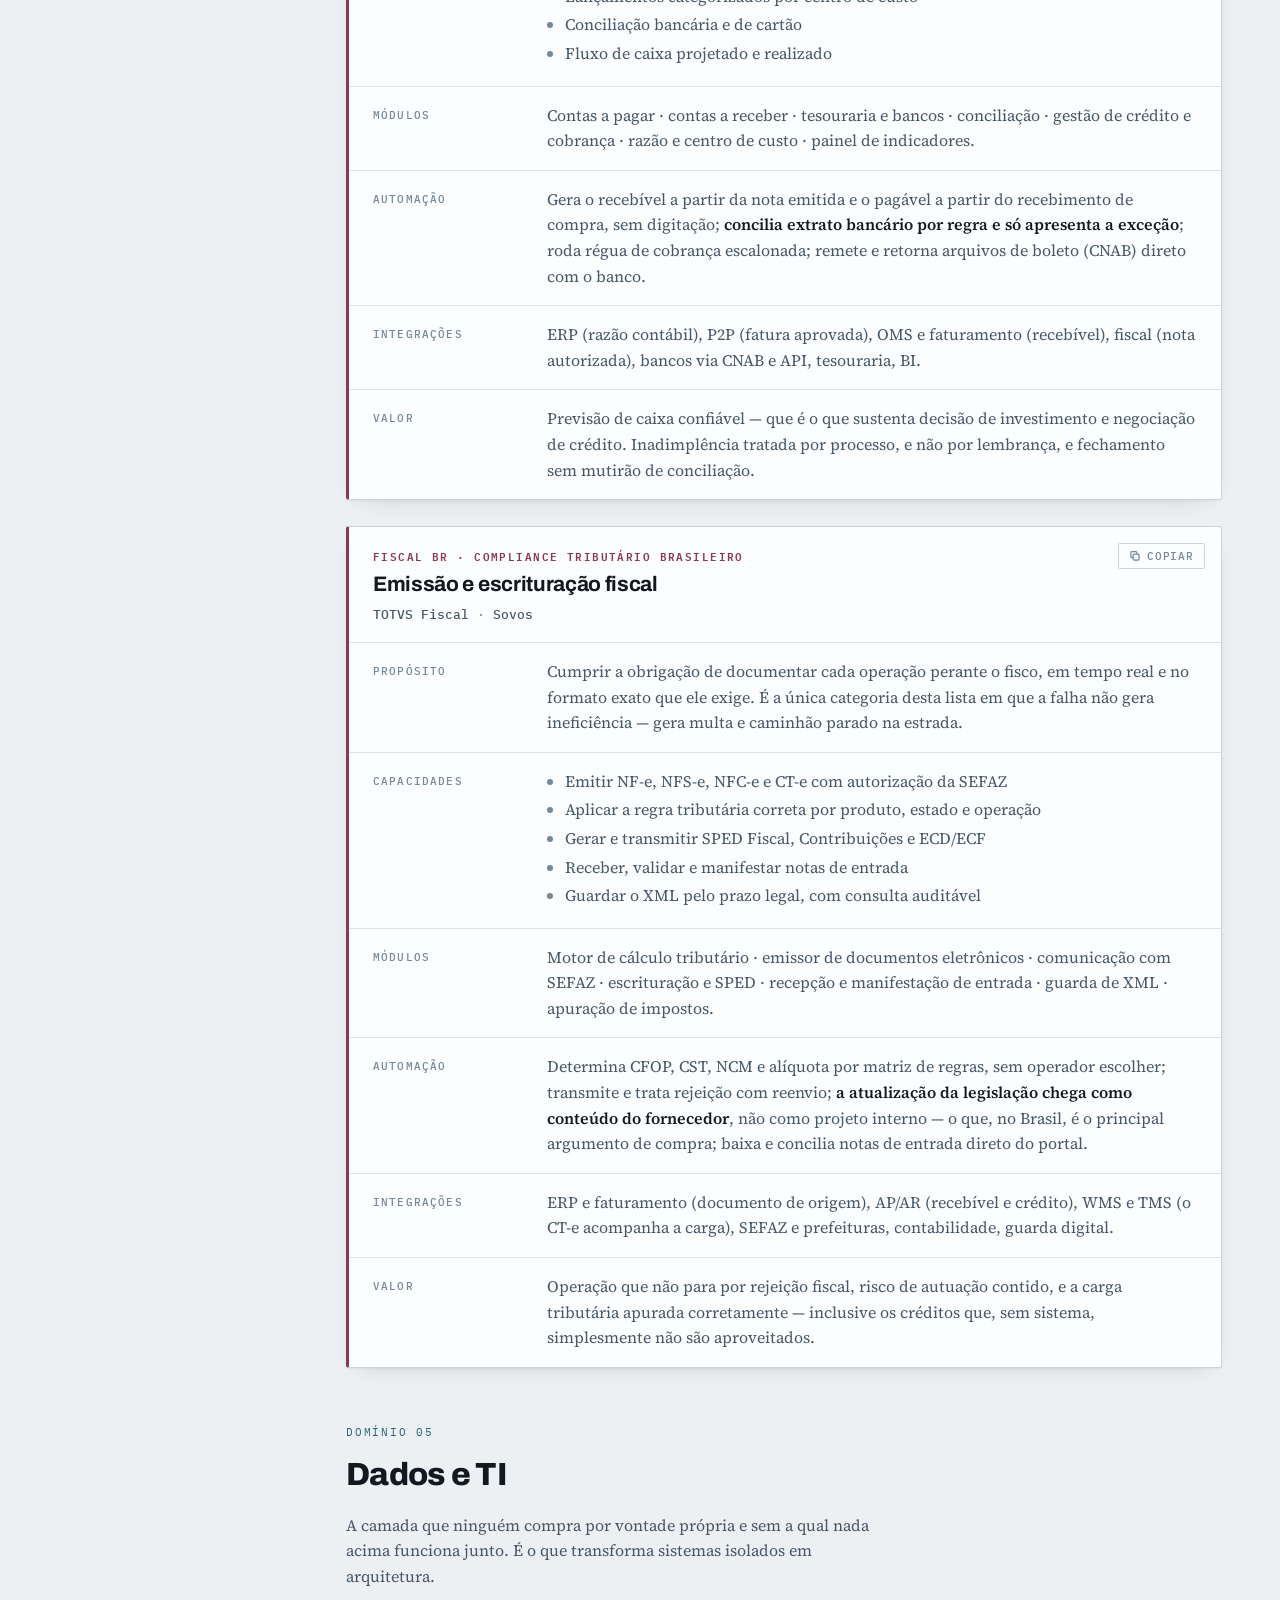
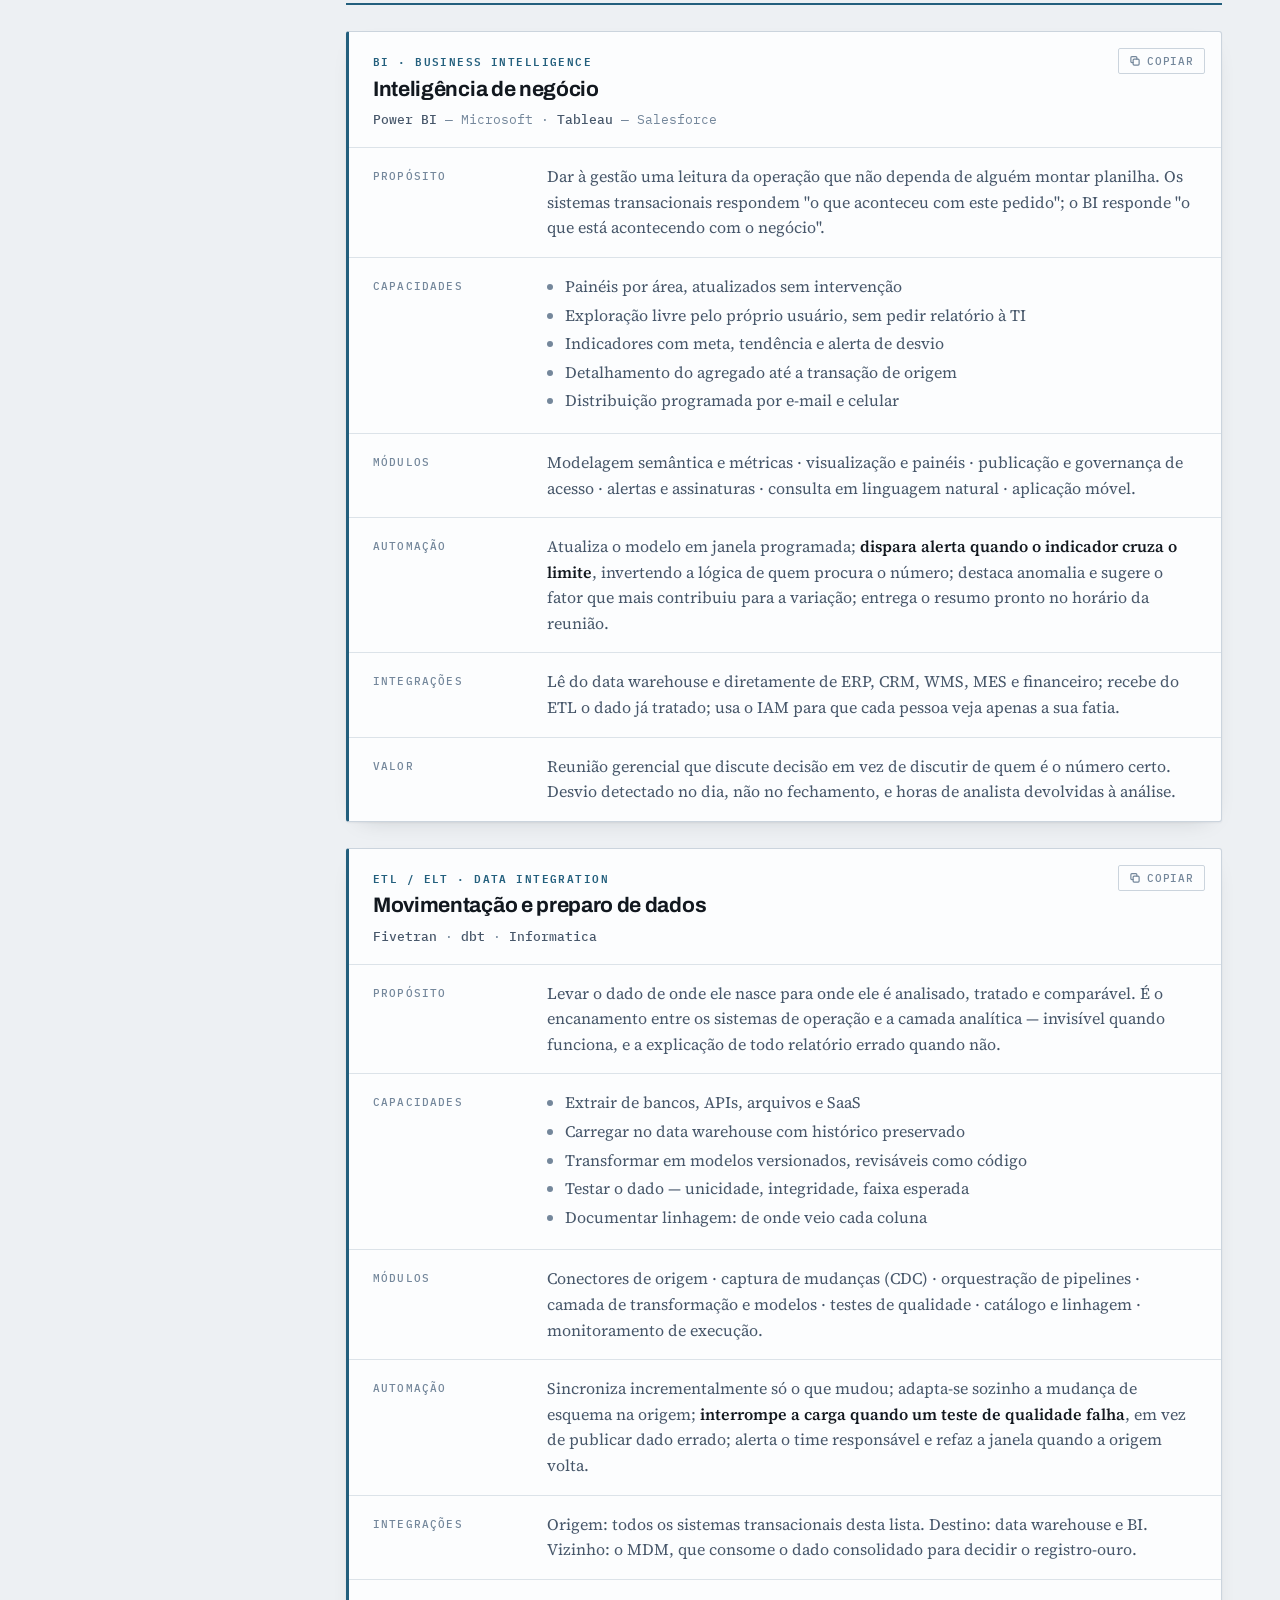
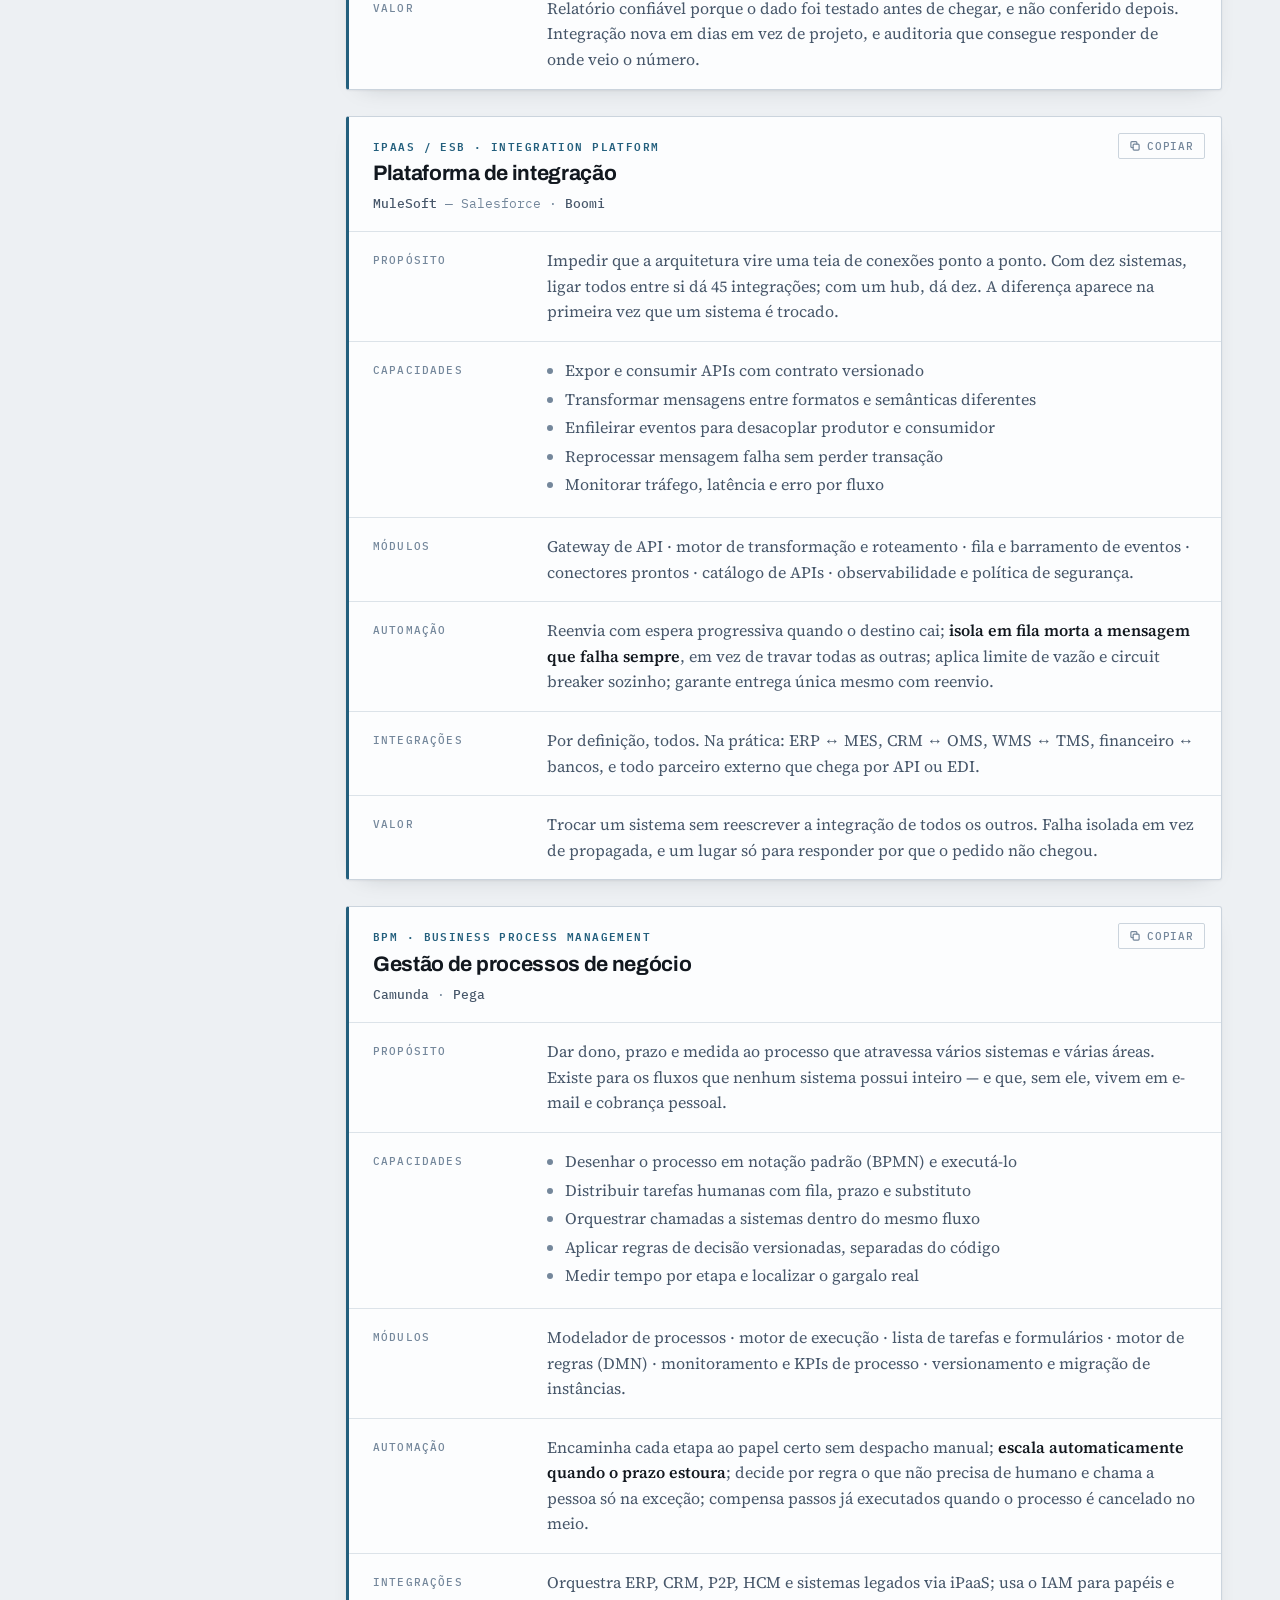
==== commit c18a6b1e: "Cria o primeiro dossiê de aprofundamento: MES Introduz um segundo nível de leitura. O índice continu" ====
--- a/index.html
+++ b/index.html
@@ -9,381 +9,7 @@
 <link rel="preconnect" href="https://fonts.googleapis.com">
 <link rel="preconnect" href="https://fonts.gstatic.com" crossorigin>
 <link rel="stylesheet" href="https://fonts.googleapis.com/css2?family=Archivo:wght@400;500;600;700;800&family=IBM+Plex+Mono:wght@400;500;600&family=Source+Serif+4:opsz,wght@8..60,400;8..60,600&display=swap">
-<style>
-  :root {
-    --paper:      #EDF0F3;
-    --surface:    #FCFDFE;
-    --surface-2:  #E3E8ED;
-    --ink:        #12181F;
-    --ink-soft:   #47576A;
-    --ink-faint:  #74879B;
-    --rule:       #CBD4DD;
-    --rule-soft:  #DCE3E9;
-    --accent:     #0E5C70;
-    --oxide:      #A9491B;
-
-    --c-fab:  #A9491B;
-    --c-corp: #3B577C;
-    --c-sup:  #2C6B54;
-    --c-fin:  #8A3A50;
-    --c-ti:   #235F7D;
-
-    --ok:     #2C6B54;
-    --partial:#A9491B;
-
-    --shadow: 0 1px 2px rgba(18,24,31,.05), 0 8px 24px -16px rgba(18,24,31,.28);
-  }
-  @media (prefers-color-scheme: dark) {
-    :root:not([data-theme="light"]) {
-      --paper:     #0E1319;
-      --surface:   #151C24;
-      --surface-2: #1D2731;
-      --ink:       #E6ECF2;
-      --ink-soft:  #A6B6C6;
-      --ink-faint: #7A8DA0;
-      --rule:      #2A3742;
-      --rule-soft: #202B35;
-      --accent:    #5FBBD1;
-      --oxide:     #E08B5C;
-
-      --c-fab:  #E08B5C;
-      --c-corp: #8FB0DA;
-      --c-sup:  #6FC2A0;
-      --c-fin:  #DE8AA0;
-      --c-ti:   #74BCDE;
-
-      --ok:     #6FC2A0;
-      --partial:#E08B5C;
-
-      --shadow: 0 1px 2px rgba(0,0,0,.4), 0 10px 30px -18px rgba(0,0,0,.8);
-    }
-  }
-  :root[data-theme="dark"] {
-    --paper:     #0E1319;
-    --surface:   #151C24;
-    --surface-2: #1D2731;
-    --ink:       #E6ECF2;
-    --ink-soft:  #A6B6C6;
-    --ink-faint: #7A8DA0;
-    --rule:      #2A3742;
-    --rule-soft: #202B35;
-    --accent:    #5FBBD1;
-    --oxide:     #E08B5C;
-
-    --c-fab:  #E08B5C;
-    --c-corp: #8FB0DA;
-    --c-sup:  #6FC2A0;
-    --c-fin:  #DE8AA0;
-    --c-ti:   #74BCDE;
-
-    --ok:     #6FC2A0;
-    --partial:#E08B5C;
-
-    --shadow: 0 1px 2px rgba(0,0,0,.4), 0 10px 30px -18px rgba(0,0,0,.8);
-  }
-
-  * { box-sizing: border-box; }
-  img { max-width: 100%; }
-  [hidden] { display: none !important; }
-
-  body {
-    margin: 0;
-    background: var(--paper);
-    color: var(--ink);
-    font-family: "Source Serif 4", Georgia, "Times New Roman", serif;
-    font-size: 16px;
-    line-height: 1.6;
-    -webkit-font-smoothing: antialiased;
-  }
-
-  .mono {
-    font-family: "IBM Plex Mono", ui-monospace, SFMono-Regular, Menlo, monospace;
-  }
-
-  h1, h2, h3, h4, .ui {
-    font-family: Archivo, "Helvetica Neue", Arial, sans-serif;
-    text-wrap: balance;
-  }
-
-  a { color: inherit; }
-
-  /* ---------- masthead ---------- */
-  .masthead {
-    border-bottom: 1px solid var(--rule);
-    background: var(--surface);
-  }
-  .masthead-inner {
-    max-width: 1220px;
-    margin: 0 auto;
-    padding: 44px 28px 34px;
-    display: grid;
-    gap: 22px;
-  }
-  .eyebrow {
-    font-family: "IBM Plex Mono", monospace;
-    font-size: 11px;
-    letter-spacing: .16em;
-    text-transform: uppercase;
-    color: var(--ink-faint);
-  }
-  h1 {
-    margin: 0;
-    font-size: clamp(30px, 5vw, 48px);
-    font-weight: 800;
-    letter-spacing: -.025em;
-    line-height: 1.05;
-  }
-  h1 span { color: var(--accent); }
-  .standfirst {
-    margin: 0;
-    max-width: 62ch;
-    font-size: 18px;
-    color: var(--ink-soft);
-  }
-  .facts {
-    display: flex;
-    flex-wrap: wrap;
-    gap: 0;
-    border-top: 1px solid var(--rule-soft);
-    padding-top: 18px;
-  }
-  .fact {
-    padding-right: 30px;
-    margin-right: 30px;
-    border-right: 1px solid var(--rule-soft);
-  }
-  .fact:last-child { border-right: 0; margin-right: 0; padding-right: 0; }
-  .fact-n {
-    font-family: Archivo, sans-serif;
-    font-size: 26px;
-    font-weight: 700;
-    font-variant-numeric: tabular-nums;
-    line-height: 1.1;
-  }
-  .fact-l {
-    font-family: "IBM Plex Mono", monospace;
-    font-size: 10.5px;
-    letter-spacing: .12em;
-    text-transform: uppercase;
-    color: var(--ink-faint);
-  }
-
-  /* ---------- shell ---------- */
-  .shell {
-    max-width: 1220px;
-    margin: 0 auto;
-    padding: 0 28px 90px;
-    display: grid;
-    grid-template-columns: 1fr;
-    gap: 44px;
-    align-items: start;
-  }
-  @media (min-width: 1040px) {
-    .shell { grid-template-columns: 232px 1fr; gap: 56px; padding-top: 8px; }
-    .rail { position: sticky; top: 24px; }
-  }
-
-  /* ---------- rail ---------- */
-  .rail {
-    padding-top: 40px;
-    font-family: Archivo, sans-serif;
-    font-size: 13.5px;
-  }
-  .rail-title {
-    font-family: "IBM Plex Mono", monospace;
-    font-size: 10.5px;
-    letter-spacing: .14em;
-    text-transform: uppercase;
-    color: var(--ink-faint);
-    padding-bottom: 10px;
-    border-bottom: 1px solid var(--rule);
-    margin-bottom: 14px;
-  }
-  .rail-group { margin-bottom: 18px; }
-  .rail-group > a {
-    display: block;
-    font-weight: 700;
-    font-size: 12px;
-    letter-spacing: .04em;
-    text-transform: uppercase;
-    text-decoration: none;
-    color: var(--ink);
-    margin-bottom: 6px;
-  }
-  .rail ul { list-style: none; margin: 0; padding: 0 0 0 11px; border-left: 2px solid var(--rule-soft); }
-  .rail li a {
-    display: block;
-    padding: 3px 0 3px 9px;
-    margin-left: -11px;
-    border-left: 2px solid transparent;
-    text-decoration: none;
-    color: var(--ink-soft);
-    line-height: 1.35;
-  }
-  .rail li a:hover { color: var(--ink); }
-  .rail li a.on { color: var(--ink); font-weight: 600; border-left-color: currentColor; }
-  .rail a:focus-visible, .card-head a:focus-visible { outline: 2px solid var(--accent); outline-offset: 3px; border-radius: 2px; }
-
-  /* ---------- main ---------- */
-  main { min-width: 0; padding-top: 40px; display: grid; gap: 56px; }
-
-  .lede h2 {
-    margin: 0 0 12px;
-    font-size: 22px;
-    font-weight: 700;
-    letter-spacing: -.01em;
-  }
-  .lede p { margin: 0 0 14px; max-width: 68ch; color: var(--ink-soft); }
-  .lede p strong { color: var(--ink); font-weight: 600; }
-
-  figure { margin: 0; }
-  .figwrap {
-    background: var(--surface);
-    border: 1px solid var(--rule);
-    border-radius: 3px;
-    padding: 22px 20px 14px;
-    overflow-x: auto;
-    box-shadow: var(--shadow);
-  }
-  .figwrap svg { display: block; min-width: 720px; width: 100%; height: auto; color: var(--ink); }
-  figcaption {
-    margin-top: 12px;
-    font-size: 14px;
-    color: var(--ink-faint);
-    max-width: 72ch;
-  }
-
-  /* ---------- sections ---------- */
-  section.domain { scroll-margin-top: 20px; display: grid; gap: 26px; }
-  .domain-head {
-    display: grid;
-    gap: 8px;
-    padding-bottom: 14px;
-    border-bottom: 2px solid var(--dom);
-  }
-  .domain-head .eyebrow { color: var(--dom); }
-  .domain-head h2 {
-    margin: 0;
-    font-size: clamp(24px, 3.4vw, 32px);
-    font-weight: 800;
-    letter-spacing: -.022em;
-  }
-  .domain-head p { margin: 4px 0 0; color: var(--ink-soft); max-width: 68ch; }
-
-  /* ---------- card ---------- */
-  article.sys {
-    background: var(--surface);
-    border: 1px solid var(--rule);
-    border-left: 3px solid var(--dom);
-    border-radius: 3px;
-    box-shadow: var(--shadow);
-    scroll-margin-top: 20px;
-    overflow: hidden;
-  }
-  .card-head {
-    padding: 20px 24px 18px;
-    border-bottom: 1px solid var(--rule-soft);
-    display: grid;
-    gap: 7px;
-  }
-  .sigla {
-    font-family: "IBM Plex Mono", monospace;
-    font-size: 11px;
-    font-weight: 600;
-    letter-spacing: .13em;
-    text-transform: uppercase;
-    color: var(--dom);
-  }
-  .card-head h3 {
-    margin: 0;
-    font-size: 21px;
-    font-weight: 700;
-    letter-spacing: -.015em;
-    line-height: 1.2;
-  }
-  .platform {
-    font-family: "IBM Plex Mono", monospace;
-    font-size: 12.5px;
-    color: var(--ink-faint);
-  }
-  .platform b { color: var(--ink-soft); font-weight: 500; }
-
-  dl.facets { margin: 0; }
-  .facet {
-    display: grid;
-    grid-template-columns: 1fr;
-    gap: 4px;
-    padding: 16px 24px;
-    border-bottom: 1px solid var(--rule-soft);
-  }
-  .facet:last-of-type { border-bottom: 0; }
-  @media (min-width: 700px) {
-    .facet { grid-template-columns: 152px 1fr; gap: 22px; align-items: start; }
-  }
-  dt {
-    font-family: "IBM Plex Mono", monospace;
-    font-size: 10.5px;
-    font-weight: 500;
-    letter-spacing: .11em;
-    text-transform: uppercase;
-    color: var(--ink-faint);
-    padding-top: 4px;
-  }
-  dd { margin: 0; color: var(--ink-soft); }
-  dd strong { color: var(--ink); font-weight: 600; }
-  dd ul { margin: 0; padding-left: 18px; }
-  dd li { margin-bottom: 3px; }
-  dd li::marker { color: var(--ink-faint); }
-
-
-  /* ---------- closing ---------- */
-  .closing {
-    border-top: 2px solid var(--rule);
-    padding-top: 28px;
-    display: grid;
-    gap: 16px;
-  }
-  .closing h2 { margin: 0; font-size: 24px; font-weight: 800; letter-spacing: -.02em; }
-  .closing p { margin: 0; max-width: 70ch; color: var(--ink-soft); }
-  .closing p strong { color: var(--ink); font-weight: 600; }
-  .note {
-    font-size: 13.5px;
-    color: var(--ink-faint);
-    border-left: 2px solid var(--rule);
-    padding-left: 14px;
-    max-width: 72ch;
-  }
-
-  /* ---- botao copiar ---- */
-  .card-head { position: relative; padding-right: 104px; }
-  .copybtn {
-    position: absolute;
-    top: 16px;
-    right: 16px;
-    display: inline-flex;
-    align-items: center;
-    gap: 6px;
-    padding: 5px 10px;
-    font-family: "IBM Plex Mono", ui-monospace, monospace;
-    font-size: 10.5px;
-    font-weight: 500;
-    letter-spacing: .08em;
-    text-transform: uppercase;
-    color: var(--ink-faint);
-    background: transparent;
-    border: 1px solid var(--rule);
-    border-radius: 2px;
-    cursor: pointer;
-    transition: color .12s, border-color .12s, background .12s;
-    -webkit-appearance: none;
-    appearance: none;
-  }
-  .copybtn:hover { color: var(--ink); border-color: var(--ink-faint); background: var(--surface-2); }
-  .copybtn:focus-visible { outline: 2px solid var(--accent); outline-offset: 2px; }
-  .copybtn svg { width: 12px; height: 12px; flex: none; }
-  .copybtn.done { color: var(--ok); border-color: var(--ok); }
-  @media print { .copybtn { display: none; } }
-</style>
+<link rel="stylesheet" href="assets/style.css">
 </head>
 <body>
 
@@ -576,6 +202,7 @@
           <div class="sigla">MES / MOM · Manufacturing Execution System</div>
           <h3>Execução de manufatura</h3>
           <div class="platform"><b>Opcenter Execution</b> — Siemens</div>
+          <a class="aprofundar" href="mes/">Aprofundar no MES <span class="seta">&rarr;</span></a>
         </div>
         <dl class="facets">
           <div class="facet"><dt>Propósito</dt><dd>Fechar a lacuna entre o que o ERP planeja e o que a fábrica de fato produziu. Sem MES, o sistema corporativo sabe o que entrou e o que saiu, mas o que aconteceu entre as duas pontas vive em papel, planilha e memória de operador.</dd></div>
--- a/assets/style.css
+++ b/assets/style.css
@@ -0,0 +1,589 @@
+  :root {
+    --paper:      #EDF0F3;
+    --surface:    #FCFDFE;
+    --surface-2:  #E3E8ED;
+    --ink:        #12181F;
+    --ink-soft:   #47576A;
+    --ink-faint:  #74879B;
+    --rule:       #CBD4DD;
+    --rule-soft:  #DCE3E9;
+    --accent:     #0E5C70;
+    --oxide:      #A9491B;
+
+    --c-fab:  #A9491B;
+    --c-corp: #3B577C;
+    --c-sup:  #2C6B54;
+    --c-fin:  #8A3A50;
+    --c-ti:   #235F7D;
+
+    --ok:     #2C6B54;
+    --partial:#A9491B;
+
+    --shadow: 0 1px 2px rgba(18,24,31,.05), 0 8px 24px -16px rgba(18,24,31,.28);
+  }
+  @media (prefers-color-scheme: dark) {
+    :root:not([data-theme="light"]) {
+      --paper:     #0E1319;
+      --surface:   #151C24;
+      --surface-2: #1D2731;
+      --ink:       #E6ECF2;
+      --ink-soft:  #A6B6C6;
+      --ink-faint: #7A8DA0;
+      --rule:      #2A3742;
+      --rule-soft: #202B35;
+      --accent:    #5FBBD1;
+      --oxide:     #E08B5C;
+
+      --c-fab:  #E08B5C;
+      --c-corp: #8FB0DA;
+      --c-sup:  #6FC2A0;
+      --c-fin:  #DE8AA0;
+      --c-ti:   #74BCDE;
+
+      --ok:     #6FC2A0;
+      --partial:#E08B5C;
+
+      --shadow: 0 1px 2px rgba(0,0,0,.4), 0 10px 30px -18px rgba(0,0,0,.8);
+    }
+  }
+  :root[data-theme="dark"] {
+    --paper:     #0E1319;
+    --surface:   #151C24;
+    --surface-2: #1D2731;
+    --ink:       #E6ECF2;
+    --ink-soft:  #A6B6C6;
+    --ink-faint: #7A8DA0;
+    --rule:      #2A3742;
+    --rule-soft: #202B35;
+    --accent:    #5FBBD1;
+    --oxide:     #E08B5C;
+
+    --c-fab:  #E08B5C;
+    --c-corp: #8FB0DA;
+    --c-sup:  #6FC2A0;
+    --c-fin:  #DE8AA0;
+    --c-ti:   #74BCDE;
+
+    --ok:     #6FC2A0;
+    --partial:#E08B5C;
+
+    --shadow: 0 1px 2px rgba(0,0,0,.4), 0 10px 30px -18px rgba(0,0,0,.8);
+  }
+
+  * { box-sizing: border-box; }
+  img { max-width: 100%; }
+  [hidden] { display: none !important; }
+
+  body {
+    margin: 0;
+    background: var(--paper);
+    color: var(--ink);
+    font-family: "Source Serif 4", Georgia, "Times New Roman", serif;
+    font-size: 16px;
+    line-height: 1.6;
+    -webkit-font-smoothing: antialiased;
+  }
+
+  .mono {
+    font-family: "IBM Plex Mono", ui-monospace, SFMono-Regular, Menlo, monospace;
+  }
+
+  h1, h2, h3, h4, .ui {
+    font-family: Archivo, "Helvetica Neue", Arial, sans-serif;
+    text-wrap: balance;
+  }
+
+  a { color: inherit; }
+
+  /* ---------- masthead ---------- */
+  .masthead {
+    border-bottom: 1px solid var(--rule);
+    background: var(--surface);
+  }
+  .masthead-inner {
+    max-width: 1220px;
+    margin: 0 auto;
+    padding: 44px 28px 34px;
+    display: grid;
+    gap: 22px;
+  }
+  .eyebrow {
+    font-family: "IBM Plex Mono", monospace;
+    font-size: 11px;
+    letter-spacing: .16em;
+    text-transform: uppercase;
+    color: var(--ink-faint);
+  }
+  h1 {
+    margin: 0;
+    font-size: clamp(30px, 5vw, 48px);
+    font-weight: 800;
+    letter-spacing: -.025em;
+    line-height: 1.05;
+  }
+  h1 span { color: var(--accent); }
+  .standfirst {
+    margin: 0;
+    max-width: 62ch;
+    font-size: 18px;
+    color: var(--ink-soft);
+  }
+  .facts {
+    display: flex;
+    flex-wrap: wrap;
+    gap: 0;
+    border-top: 1px solid var(--rule-soft);
+    padding-top: 18px;
+  }
+  .fact {
+    padding-right: 30px;
+    margin-right: 30px;
+    border-right: 1px solid var(--rule-soft);
+  }
+  .fact:last-child { border-right: 0; margin-right: 0; padding-right: 0; }
+  .fact-n {
+    font-family: Archivo, sans-serif;
+    font-size: 26px;
+    font-weight: 700;
+    font-variant-numeric: tabular-nums;
+    line-height: 1.1;
+  }
+  .fact-l {
+    font-family: "IBM Plex Mono", monospace;
+    font-size: 10.5px;
+    letter-spacing: .12em;
+    text-transform: uppercase;
+    color: var(--ink-faint);
+  }
+
+  /* ---------- shell ---------- */
+  .shell {
+    max-width: 1220px;
+    margin: 0 auto;
+    padding: 0 28px 90px;
+    display: grid;
+    grid-template-columns: 1fr;
+    gap: 44px;
+    align-items: start;
+  }
+  @media (min-width: 1040px) {
+    .shell { grid-template-columns: 232px 1fr; gap: 56px; padding-top: 8px; }
+    .rail { position: sticky; top: 24px; }
+  }
+
+  /* ---------- rail ---------- */
+  .rail {
+    padding-top: 40px;
+    font-family: Archivo, sans-serif;
+    font-size: 13.5px;
+  }
+  .rail-title {
+    font-family: "IBM Plex Mono", monospace;
+    font-size: 10.5px;
+    letter-spacing: .14em;
+    text-transform: uppercase;
+    color: var(--ink-faint);
+    padding-bottom: 10px;
+    border-bottom: 1px solid var(--rule);
+    margin-bottom: 14px;
+  }
+  .rail-group { margin-bottom: 18px; }
+  .rail-group > a {
+    display: block;
+    font-weight: 700;
+    font-size: 12px;
+    letter-spacing: .04em;
+    text-transform: uppercase;
+    text-decoration: none;
+    color: var(--ink);
+    margin-bottom: 6px;
+  }
+  .rail ul { list-style: none; margin: 0; padding: 0 0 0 11px; border-left: 2px solid var(--rule-soft); }
+  .rail li a {
+    display: block;
+    padding: 3px 0 3px 9px;
+    margin-left: -11px;
+    border-left: 2px solid transparent;
+    text-decoration: none;
+    color: var(--ink-soft);
+    line-height: 1.35;
+  }
+  .rail li a:hover { color: var(--ink); }
+  .rail li a.on { color: var(--ink); font-weight: 600; border-left-color: currentColor; }
+  .rail a:focus-visible, .card-head a:focus-visible { outline: 2px solid var(--accent); outline-offset: 3px; border-radius: 2px; }
+
+  /* ---------- main ---------- */
+  main { min-width: 0; padding-top: 40px; display: grid; gap: 56px; }
+
+  .lede h2 {
+    margin: 0 0 12px;
+    font-size: 22px;
+    font-weight: 700;
+    letter-spacing: -.01em;
+  }
+  .lede p { margin: 0 0 14px; max-width: 68ch; color: var(--ink-soft); }
+  .lede p strong { color: var(--ink); font-weight: 600; }
+
+  figure { margin: 0; }
+  .figwrap {
+    background: var(--surface);
+    border: 1px solid var(--rule);
+    border-radius: 3px;
+    padding: 22px 20px 14px;
+    overflow-x: auto;
+    box-shadow: var(--shadow);
+  }
+  .figwrap svg { display: block; min-width: 720px; width: 100%; height: auto; color: var(--ink); }
+  figcaption {
+    margin-top: 12px;
+    font-size: 14px;
+    color: var(--ink-faint);
+    max-width: 72ch;
+  }
+
+  /* ---------- sections ---------- */
+  section.domain { scroll-margin-top: 20px; display: grid; gap: 26px; }
+  .domain-head {
+    display: grid;
+    gap: 8px;
+    padding-bottom: 14px;
+    border-bottom: 2px solid var(--dom);
+  }
+  .domain-head .eyebrow { color: var(--dom); }
+  .domain-head h2 {
+    margin: 0;
+    font-size: clamp(24px, 3.4vw, 32px);
+    font-weight: 800;
+    letter-spacing: -.022em;
+  }
+  .domain-head p { margin: 4px 0 0; color: var(--ink-soft); max-width: 68ch; }
+
+  /* ---------- card ---------- */
+  article.sys {
+    background: var(--surface);
+    border: 1px solid var(--rule);
+    border-left: 3px solid var(--dom);
+    border-radius: 3px;
+    box-shadow: var(--shadow);
+    scroll-margin-top: 20px;
+    overflow: hidden;
+  }
+  .card-head {
+    padding: 20px 24px 18px;
+    border-bottom: 1px solid var(--rule-soft);
+    display: grid;
+    gap: 7px;
+  }
+  .sigla {
+    font-family: "IBM Plex Mono", monospace;
+    font-size: 11px;
+    font-weight: 600;
+    letter-spacing: .13em;
+    text-transform: uppercase;
+    color: var(--dom);
+  }
+  .card-head h3 {
+    margin: 0;
+    font-size: 21px;
+    font-weight: 700;
+    letter-spacing: -.015em;
+    line-height: 1.2;
+  }
+  .platform {
+    font-family: "IBM Plex Mono", monospace;
+    font-size: 12.5px;
+    color: var(--ink-faint);
+  }
+  .platform b { color: var(--ink-soft); font-weight: 500; }
+
+  dl.facets { margin: 0; }
+  .facet {
+    display: grid;
+    grid-template-columns: 1fr;
+    gap: 4px;
+    padding: 16px 24px;
+    border-bottom: 1px solid var(--rule-soft);
+  }
+  .facet:last-of-type { border-bottom: 0; }
+  @media (min-width: 700px) {
+    .facet { grid-template-columns: 152px 1fr; gap: 22px; align-items: start; }
+  }
+  dt {
+    font-family: "IBM Plex Mono", monospace;
+    font-size: 10.5px;
+    font-weight: 500;
+    letter-spacing: .11em;
+    text-transform: uppercase;
+    color: var(--ink-faint);
+    padding-top: 4px;
+  }
+  dd { margin: 0; color: var(--ink-soft); }
+  dd strong { color: var(--ink); font-weight: 600; }
+  dd ul { margin: 0; padding-left: 18px; }
+  dd li { margin-bottom: 3px; }
+  dd li::marker { color: var(--ink-faint); }
+
+
+  /* ---------- closing ---------- */
+  .closing {
+    border-top: 2px solid var(--rule);
+    padding-top: 28px;
+    display: grid;
+    gap: 16px;
+  }
+  .closing h2 { margin: 0; font-size: 24px; font-weight: 800; letter-spacing: -.02em; }
+  .closing p { margin: 0; max-width: 70ch; color: var(--ink-soft); }
+  .closing p strong { color: var(--ink); font-weight: 600; }
+  .note {
+    font-size: 13.5px;
+    color: var(--ink-faint);
+    border-left: 2px solid var(--rule);
+    padding-left: 14px;
+    max-width: 72ch;
+  }
+
+  /* ---- botao copiar ---- */
+  .card-head { position: relative; padding-right: 104px; }
+  .copybtn {
+    position: absolute;
+    top: 16px;
+    right: 16px;
+    display: inline-flex;
+    align-items: center;
+    gap: 6px;
+    padding: 5px 10px;
+    font-family: "IBM Plex Mono", ui-monospace, monospace;
+    font-size: 10.5px;
+    font-weight: 500;
+    letter-spacing: .08em;
+    text-transform: uppercase;
+    color: var(--ink-faint);
+    background: transparent;
+    border: 1px solid var(--rule);
+    border-radius: 2px;
+    cursor: pointer;
+    transition: color .12s, border-color .12s, background .12s;
+    -webkit-appearance: none;
+    appearance: none;
+  }
+  .copybtn:hover { color: var(--ink); border-color: var(--ink-faint); background: var(--surface-2); }
+  .copybtn:focus-visible { outline: 2px solid var(--accent); outline-offset: 2px; }
+  .copybtn svg { width: 12px; height: 12px; flex: none; }
+  .copybtn.done { color: var(--ok); border-color: var(--ok); }
+  @media print { .copybtn { display: none; } }
+  @media (max-width: 620px) {
+    .card-head { padding-right: 58px; }
+    .copybtn { top: 14px; right: 14px; padding: 6px 8px; }
+    .copybtn span { position: absolute; width: 1px; height: 1px; overflow: hidden; clip: rect(0 0 0 0); white-space: nowrap; }
+    .copybtn svg { width: 13px; height: 13px; }
+  }
+
+  /* =========================================================
+     Páginas de dossiê
+     ========================================================= */
+  .dossie .masthead-inner { display: grid; gap: 14px; }
+  .voltar {
+    font-family: "IBM Plex Mono", monospace;
+    font-size: 11.5px;
+    letter-spacing: .04em;
+    color: var(--ink-faint);
+    text-decoration: none;
+    justify-self: start;
+  }
+  .voltar:hover { color: var(--accent); }
+  .dossie .eyebrow { color: var(--dom); }
+  .dossie h1 { font-size: clamp(28px, 4.4vw, 42px); }
+  .dossie-meta {
+    display: flex;
+    flex-wrap: wrap;
+    align-items: baseline;
+    gap: 8px 18px;
+    padding-top: 12px;
+    border-top: 1px solid var(--rule-soft);
+  }
+  .dossie-meta .sigla {
+    font-family: "IBM Plex Mono", monospace;
+    font-size: 11px;
+    font-weight: 600;
+    letter-spacing: .12em;
+    text-transform: uppercase;
+    color: var(--dom);
+  }
+  .dossie-meta .platform { font-family: "IBM Plex Mono", monospace; font-size: 12.5px; color: var(--ink-faint); }
+
+  .rail-secoes { list-style: none; margin: 0; padding: 0; border-left: 2px solid var(--rule-soft); }
+  .rail-secoes li a {
+    display: flex;
+    gap: 9px;
+    padding: 5px 0 5px 11px;
+    margin-left: -2px;
+    border-left: 2px solid transparent;
+    text-decoration: none;
+    color: var(--ink-soft);
+    line-height: 1.35;
+    font-size: 13px;
+  }
+  .rail-secoes li a:hover { color: var(--ink); }
+  .rail-secoes li a.on { color: var(--ink); font-weight: 600; border-left-color: var(--dom); }
+  .rail-secoes .num {
+    font-family: "IBM Plex Mono", monospace;
+    font-size: 10.5px;
+    color: var(--ink-faint);
+    flex: none;
+    padding-top: 1px;
+  }
+
+  main.prosa { max-width: 74ch; display: block; }
+  main.prosa > * { margin: 0 0 18px; }
+  main.prosa h2 {
+    font-size: clamp(22px, 3vw, 28px);
+    font-weight: 800;
+    letter-spacing: -.02em;
+    margin: 52px 0 18px;
+    padding-bottom: 12px;
+    border-bottom: 2px solid var(--dom);
+    scroll-margin-top: 20px;
+  }
+  main.prosa > h2:first-child { margin-top: 0; }
+  main.prosa h3 {
+    font-size: 17px;
+    font-weight: 700;
+    letter-spacing: -.008em;
+    margin: 32px 0 10px;
+    color: var(--ink);
+  }
+  main.prosa p { color: var(--ink-soft); }
+  main.prosa strong { color: var(--ink); font-weight: 600; }
+  main.prosa em { font-style: italic; }
+  main.prosa ul { padding-left: 20px; color: var(--ink-soft); }
+  main.prosa ul li { margin-bottom: 7px; }
+  main.prosa ul li::marker { color: var(--ink-faint); }
+  main.prosa code {
+    font-family: "IBM Plex Mono", monospace;
+    font-size: .88em;
+    background: var(--surface-2);
+    padding: 1px 5px;
+    border-radius: 2px;
+  }
+
+  /* jornadas passo a passo */
+  ol.jornada {
+    list-style: none;
+    counter-reset: passo;
+    margin: 0 0 18px;
+    padding: 0;
+    border-left: 2px solid var(--rule);
+  }
+  ol.jornada li {
+    counter-increment: passo;
+    position: relative;
+    padding: 0 0 16px 44px;
+    color: var(--ink-soft);
+    line-height: 1.55;
+  }
+  ol.jornada li:last-child { padding-bottom: 0; }
+  ol.jornada li::before {
+    content: counter(passo, decimal-leading-zero);
+    position: absolute;
+    left: -13px;
+    top: 1px;
+    width: 24px;
+    text-align: center;
+    font-family: "IBM Plex Mono", monospace;
+    font-size: 10.5px;
+    font-weight: 600;
+    color: var(--dom);
+    background: var(--paper);
+    padding: 1px 0;
+  }
+  ol.jornada li strong { color: var(--ink); font-weight: 700; }
+
+  /* tabelas do dossiê */
+  main.prosa table {
+    border-collapse: collapse;
+    width: 100%;
+    font-family: Archivo, "Helvetica Neue", Arial, sans-serif;
+    font-size: 13.5px;
+    background: var(--surface);
+    border: 1px solid var(--rule);
+    border-radius: 3px;
+  }
+  main.prosa th {
+    text-align: left;
+    font-family: "IBM Plex Mono", monospace;
+    font-size: 10px;
+    font-weight: 600;
+    letter-spacing: .1em;
+    text-transform: uppercase;
+    color: var(--ink-faint);
+    background: var(--surface-2);
+    padding: 10px 14px;
+    border-bottom: 1px solid var(--rule);
+  }
+  main.prosa td {
+    padding: 10px 14px;
+    border-bottom: 1px solid var(--rule-soft);
+    vertical-align: top;
+    color: var(--ink-soft);
+    line-height: 1.5;
+  }
+  main.prosa tr:last-child td { border-bottom: 0; }
+  .tabela-rolagem { overflow-x: auto; }
+
+  /* caixas de destaque */
+  aside.cx {
+    margin: 26px 0;
+    padding: 18px 20px;
+    background: var(--surface);
+    border: 1px solid var(--rule);
+    border-left: 3px solid var(--accent);
+    border-radius: 3px;
+    box-shadow: var(--shadow);
+  }
+  aside.cx > *:first-child { margin-top: 0; }
+  aside.cx > *:last-child { margin-bottom: 0; }
+  aside.cx p { font-family: Archivo, "Helvetica Neue", Arial, sans-serif; font-size: 14px; margin-bottom: 10px; }
+
+  /* bloco só da versão interna */
+  .bloco-interno {
+    margin: 44px 0 0;
+    padding: 4px 24px 24px;
+    background: var(--surface);
+    border: 1px solid var(--dom);
+    border-radius: 3px;
+  }
+  .bloco-interno h2 { border-bottom-color: var(--rule); margin-top: 28px; }
+  .bloco-interno h2::after {
+    content: "interno";
+    display: inline-block;
+    margin-left: 12px;
+    padding: 3px 8px;
+    font-family: "IBM Plex Mono", monospace;
+    font-size: 10px;
+    font-weight: 600;
+    letter-spacing: .1em;
+    text-transform: uppercase;
+    color: var(--partial);
+    border: 1px solid currentColor;
+    border-radius: 2px;
+    vertical-align: middle;
+  }
+
+  main.prosa figure { margin: 26px 0; }
+  main.prosa .figwrap { padding: 20px 18px 12px; }
+  main.prosa .figwrap svg { min-width: 640px; }
+
+  /* link para o dossiê, na página índice */
+  .aprofundar {
+    display: inline-flex;
+    align-items: center;
+    gap: 7px;
+    margin-top: 4px;
+    font-family: Archivo, "Helvetica Neue", Arial, sans-serif;
+    font-size: 13.5px;
+    font-weight: 600;
+    color: var(--dom);
+    text-decoration: none;
+  }
+  .aprofundar:hover { text-decoration: underline; }
+  .aprofundar .seta { font-family: "IBM Plex Mono", monospace; }
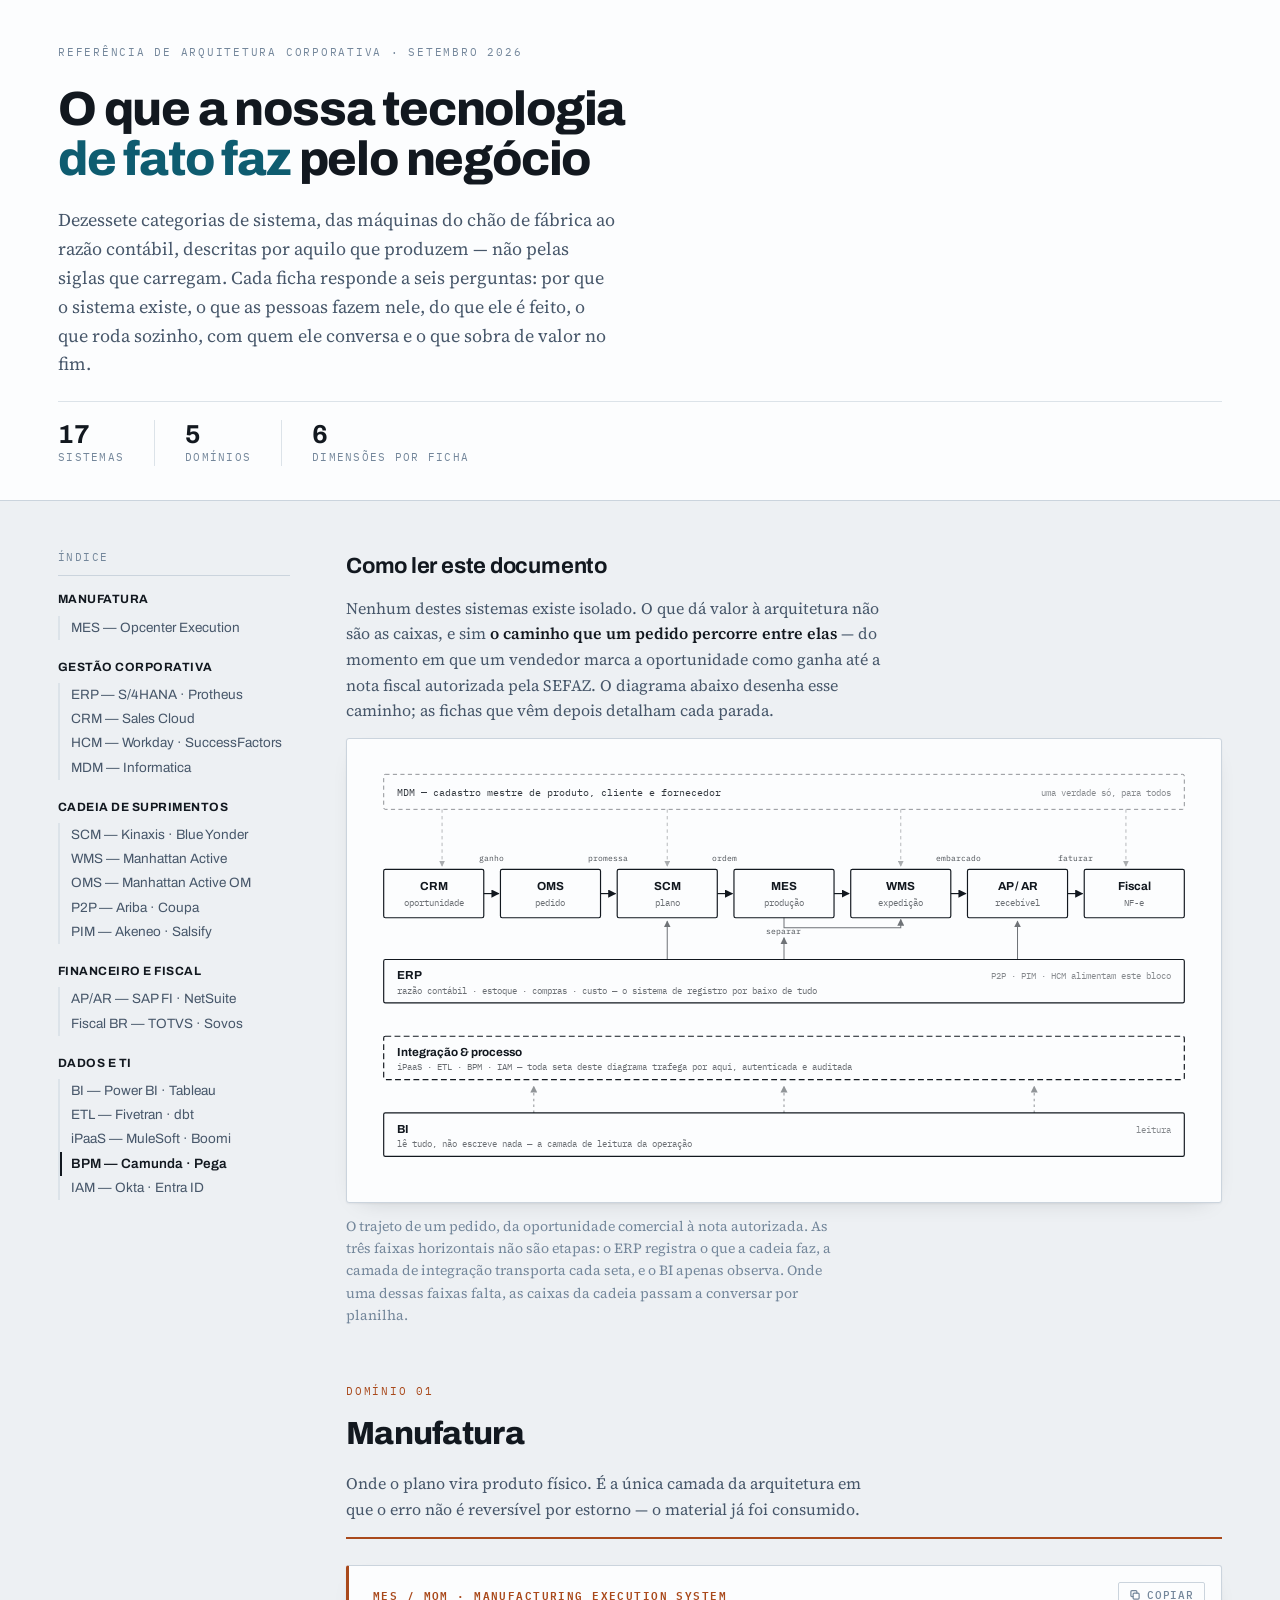
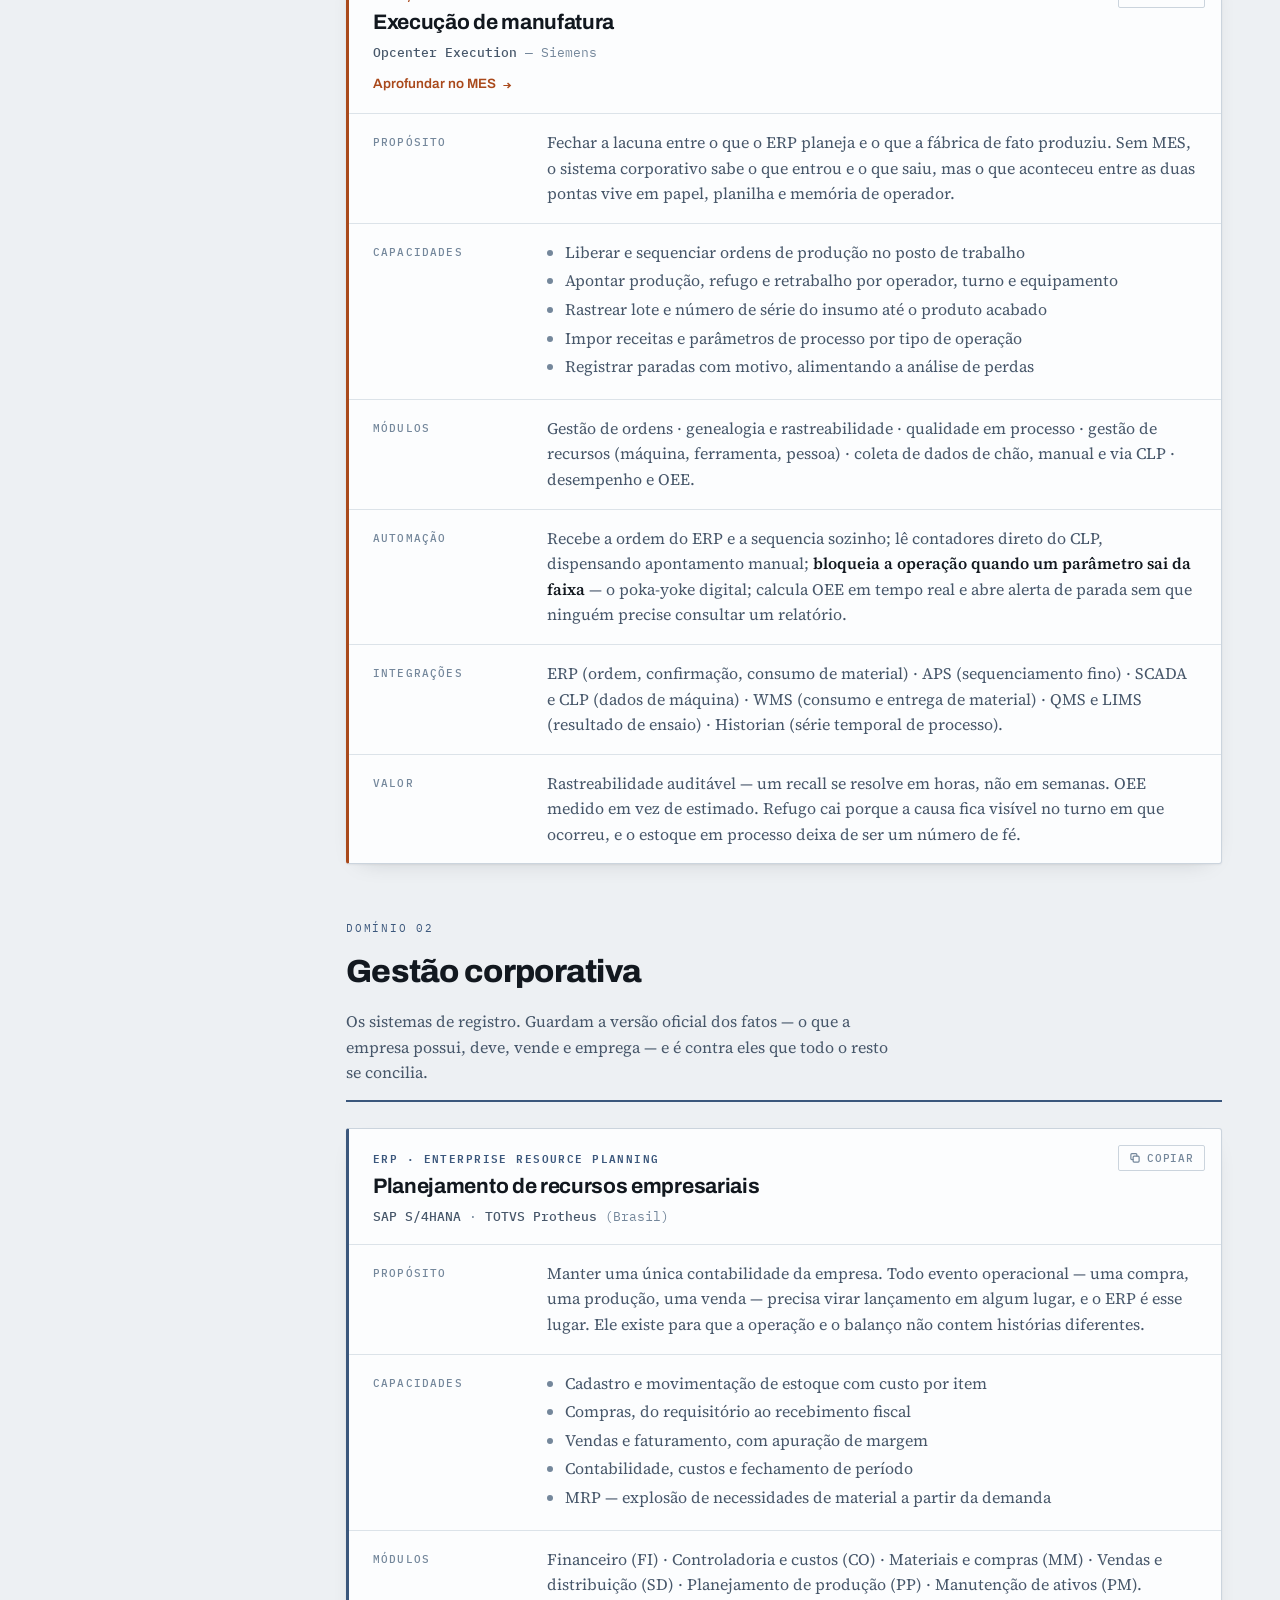
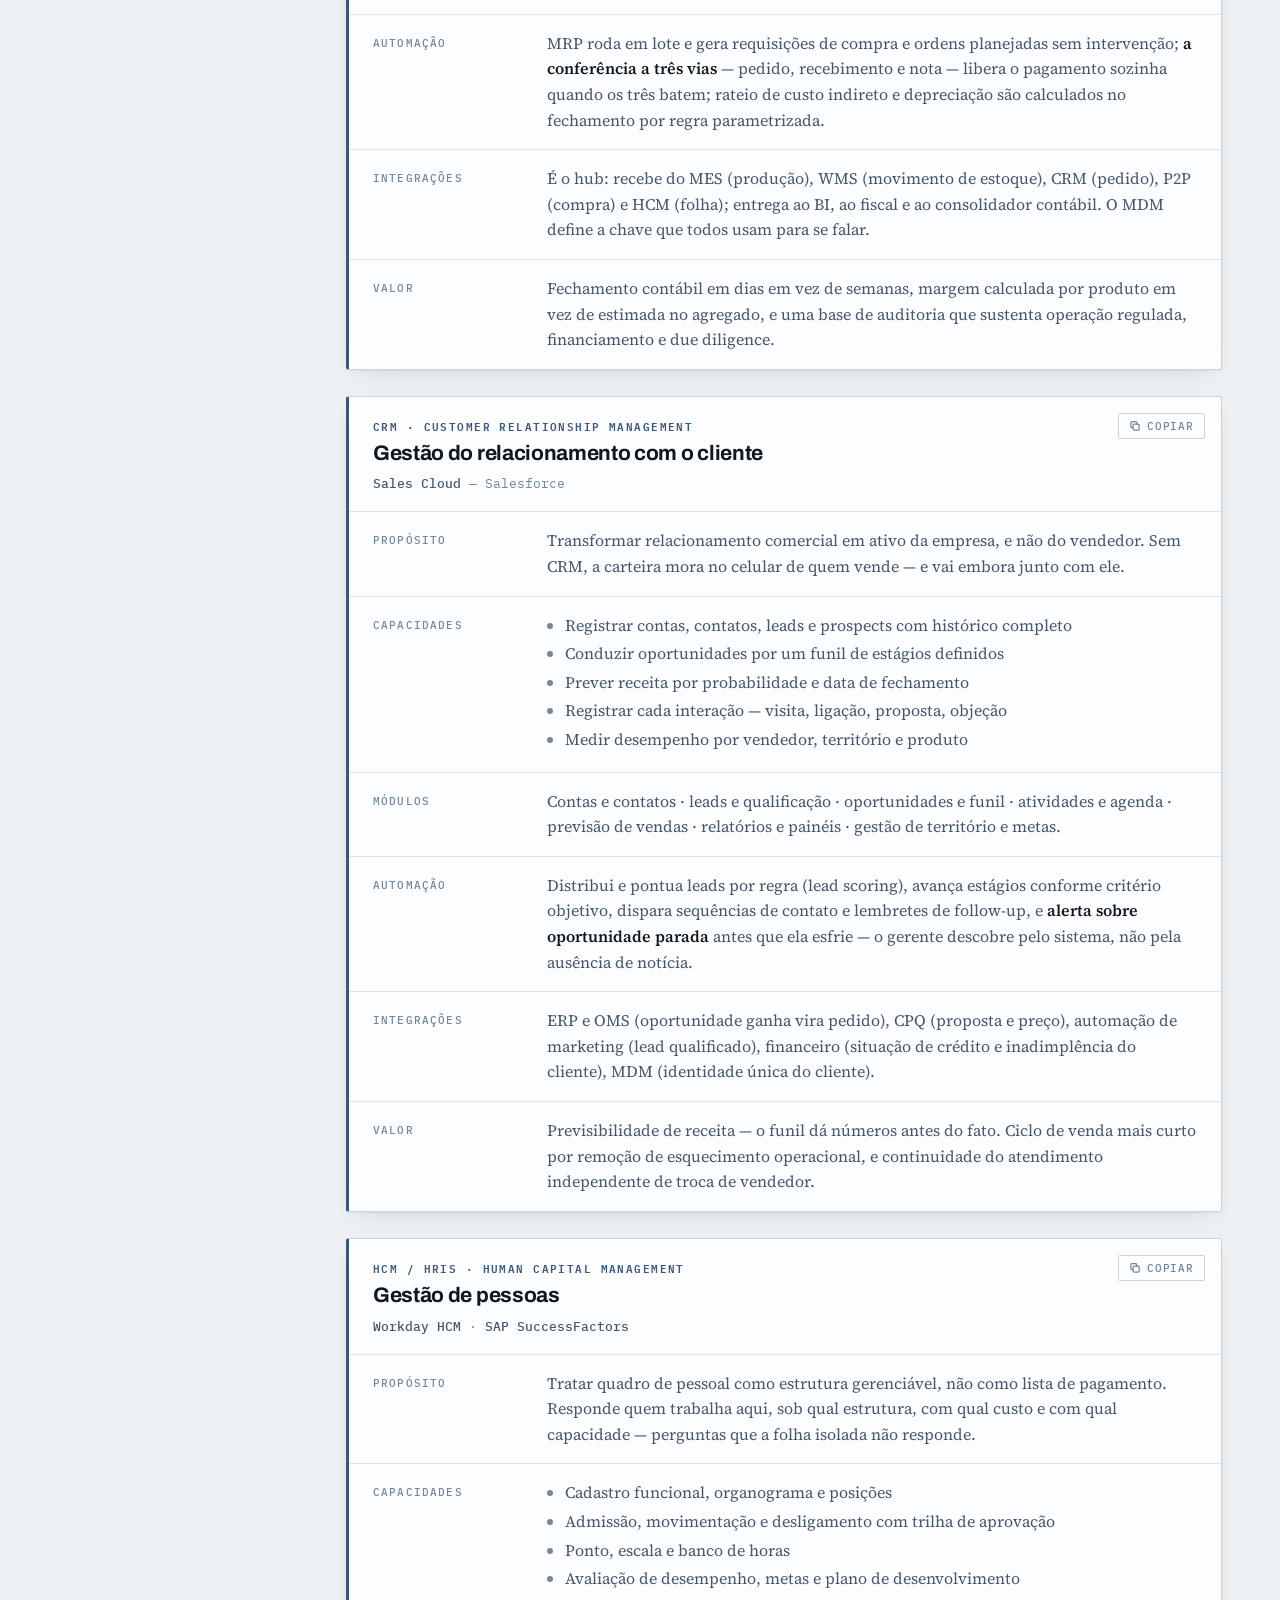
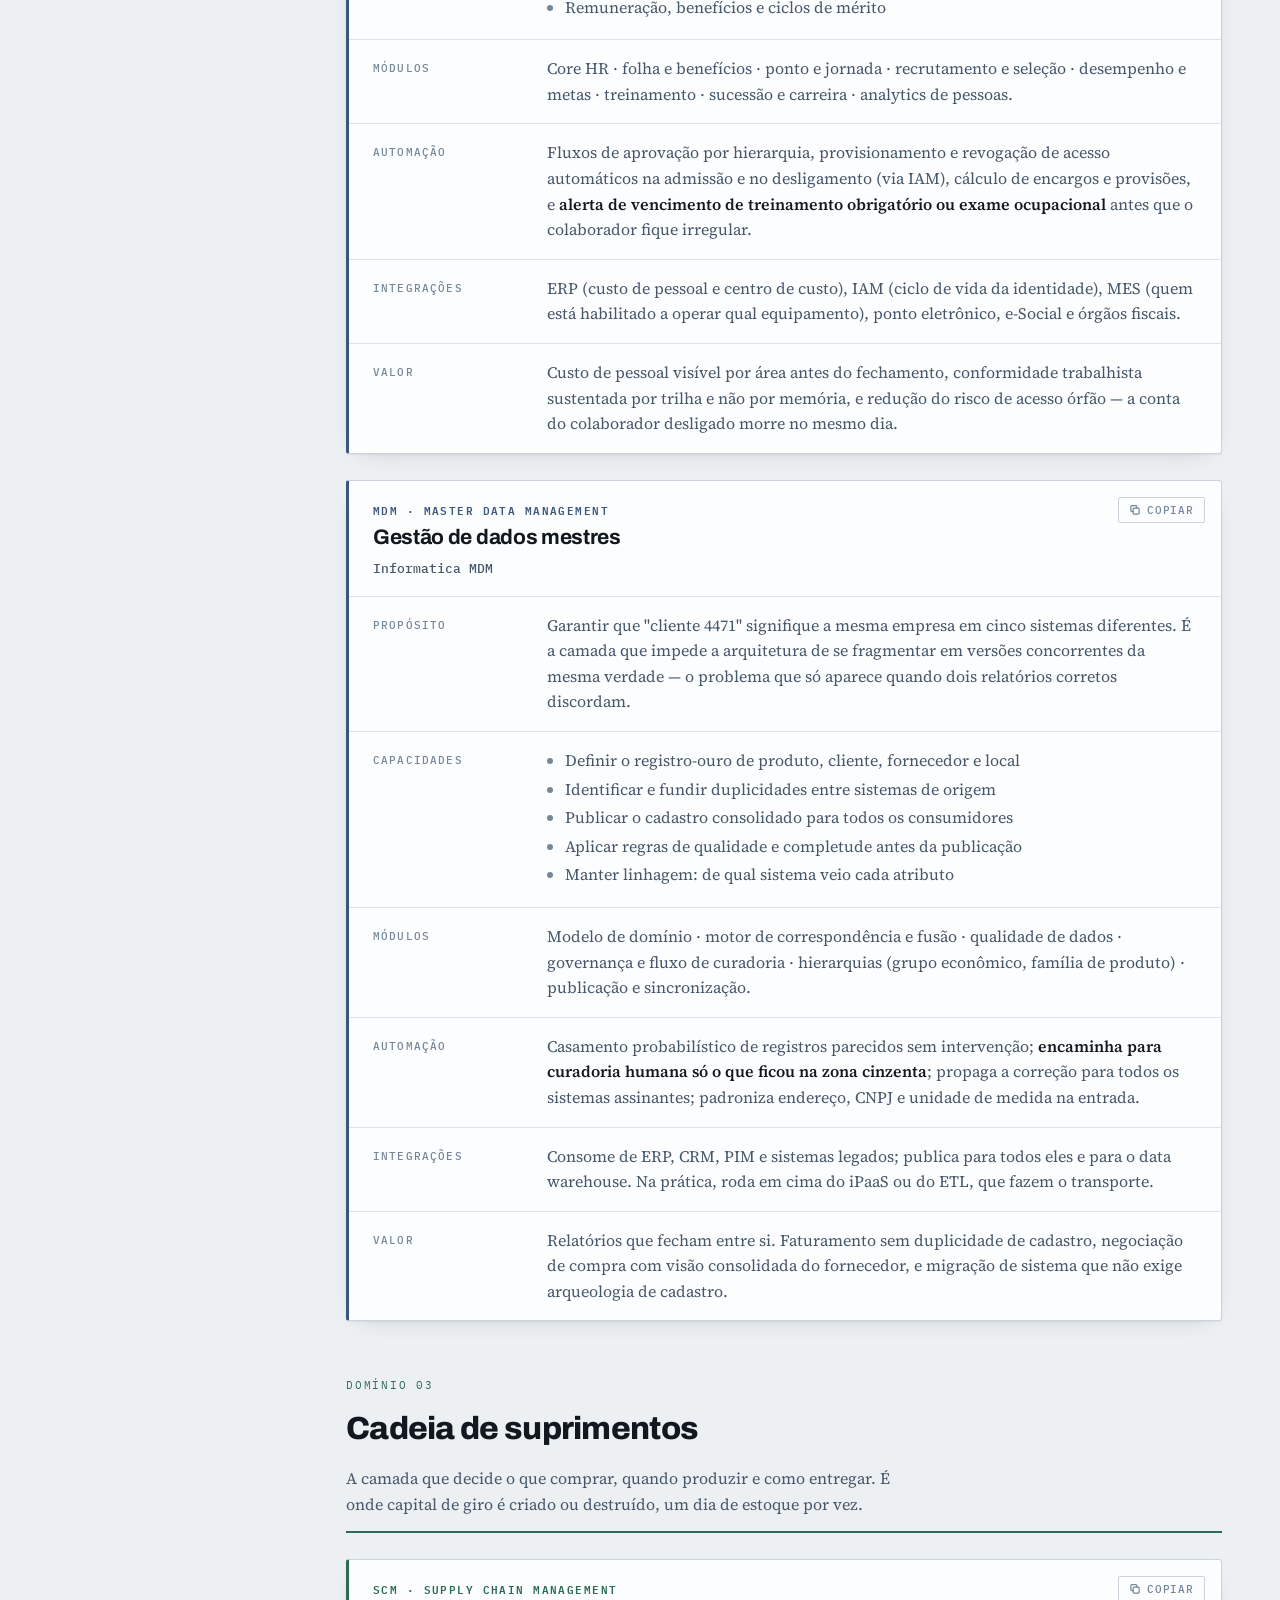
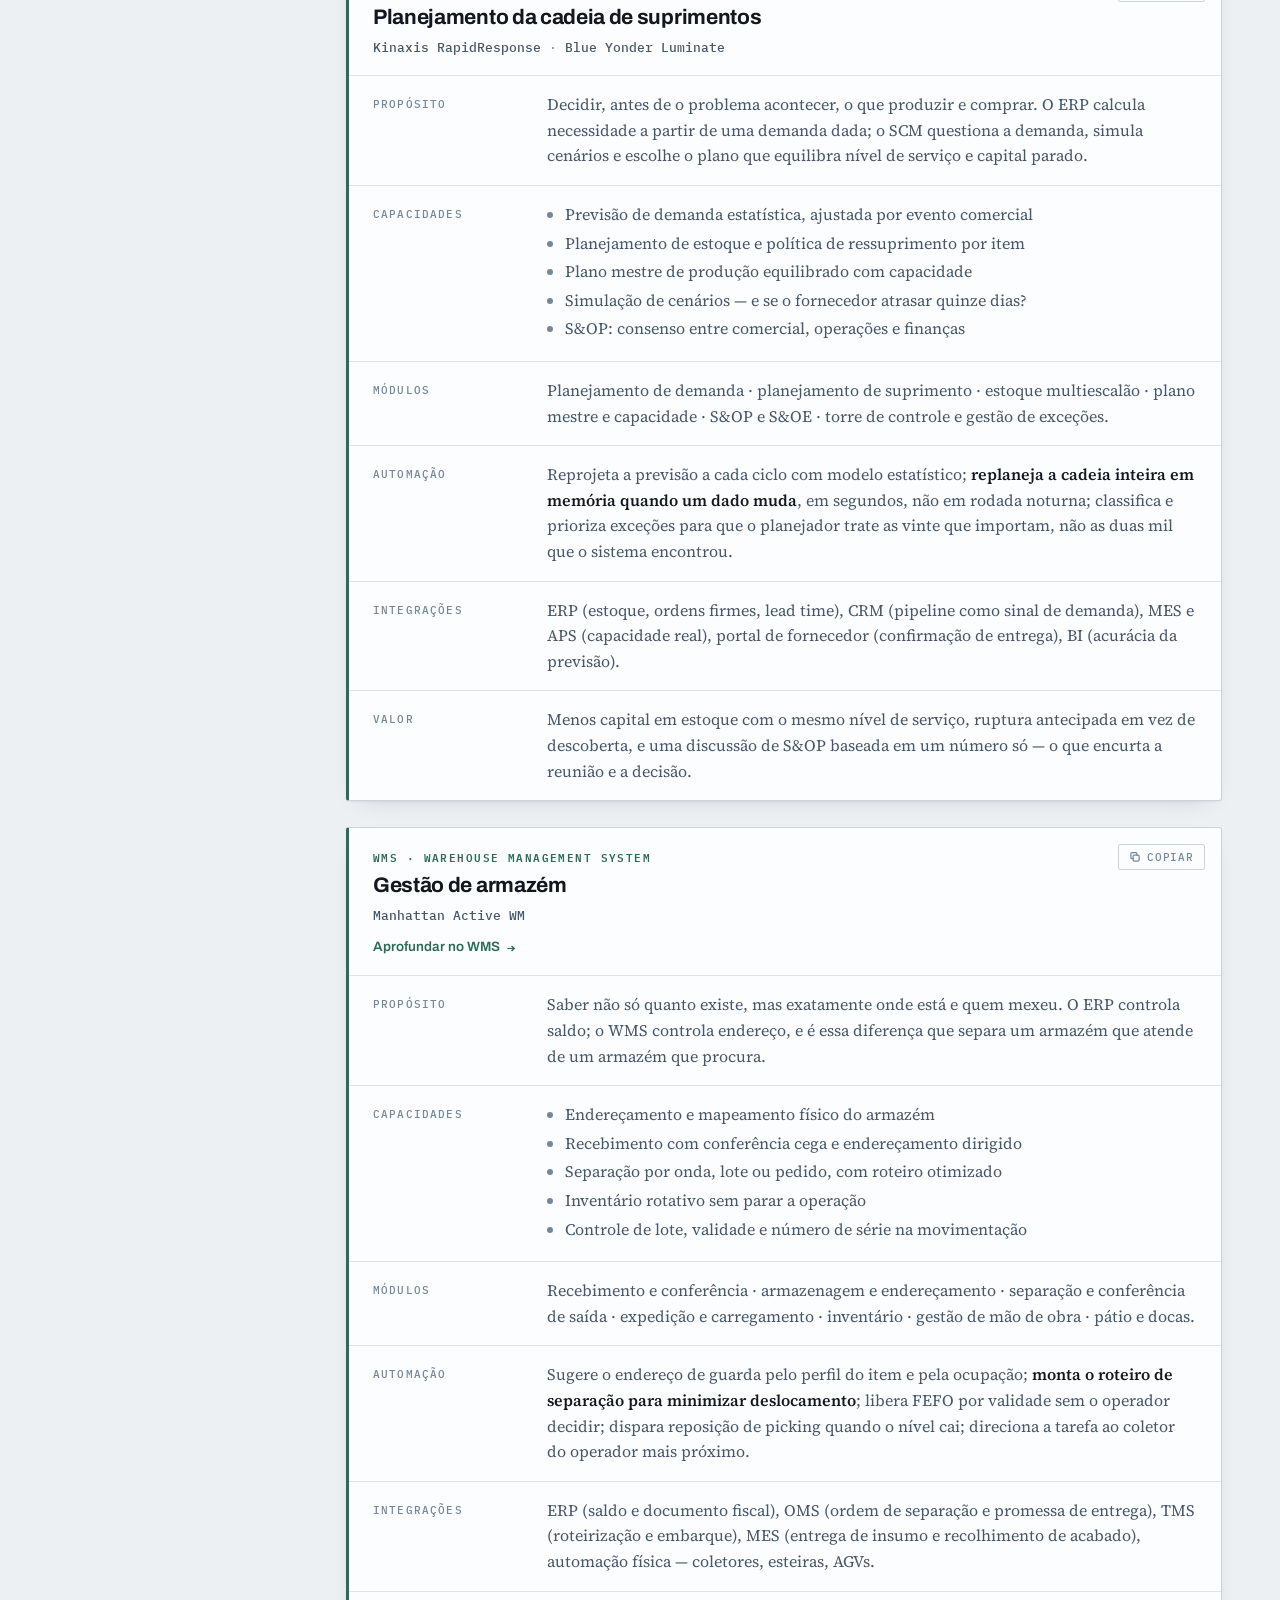
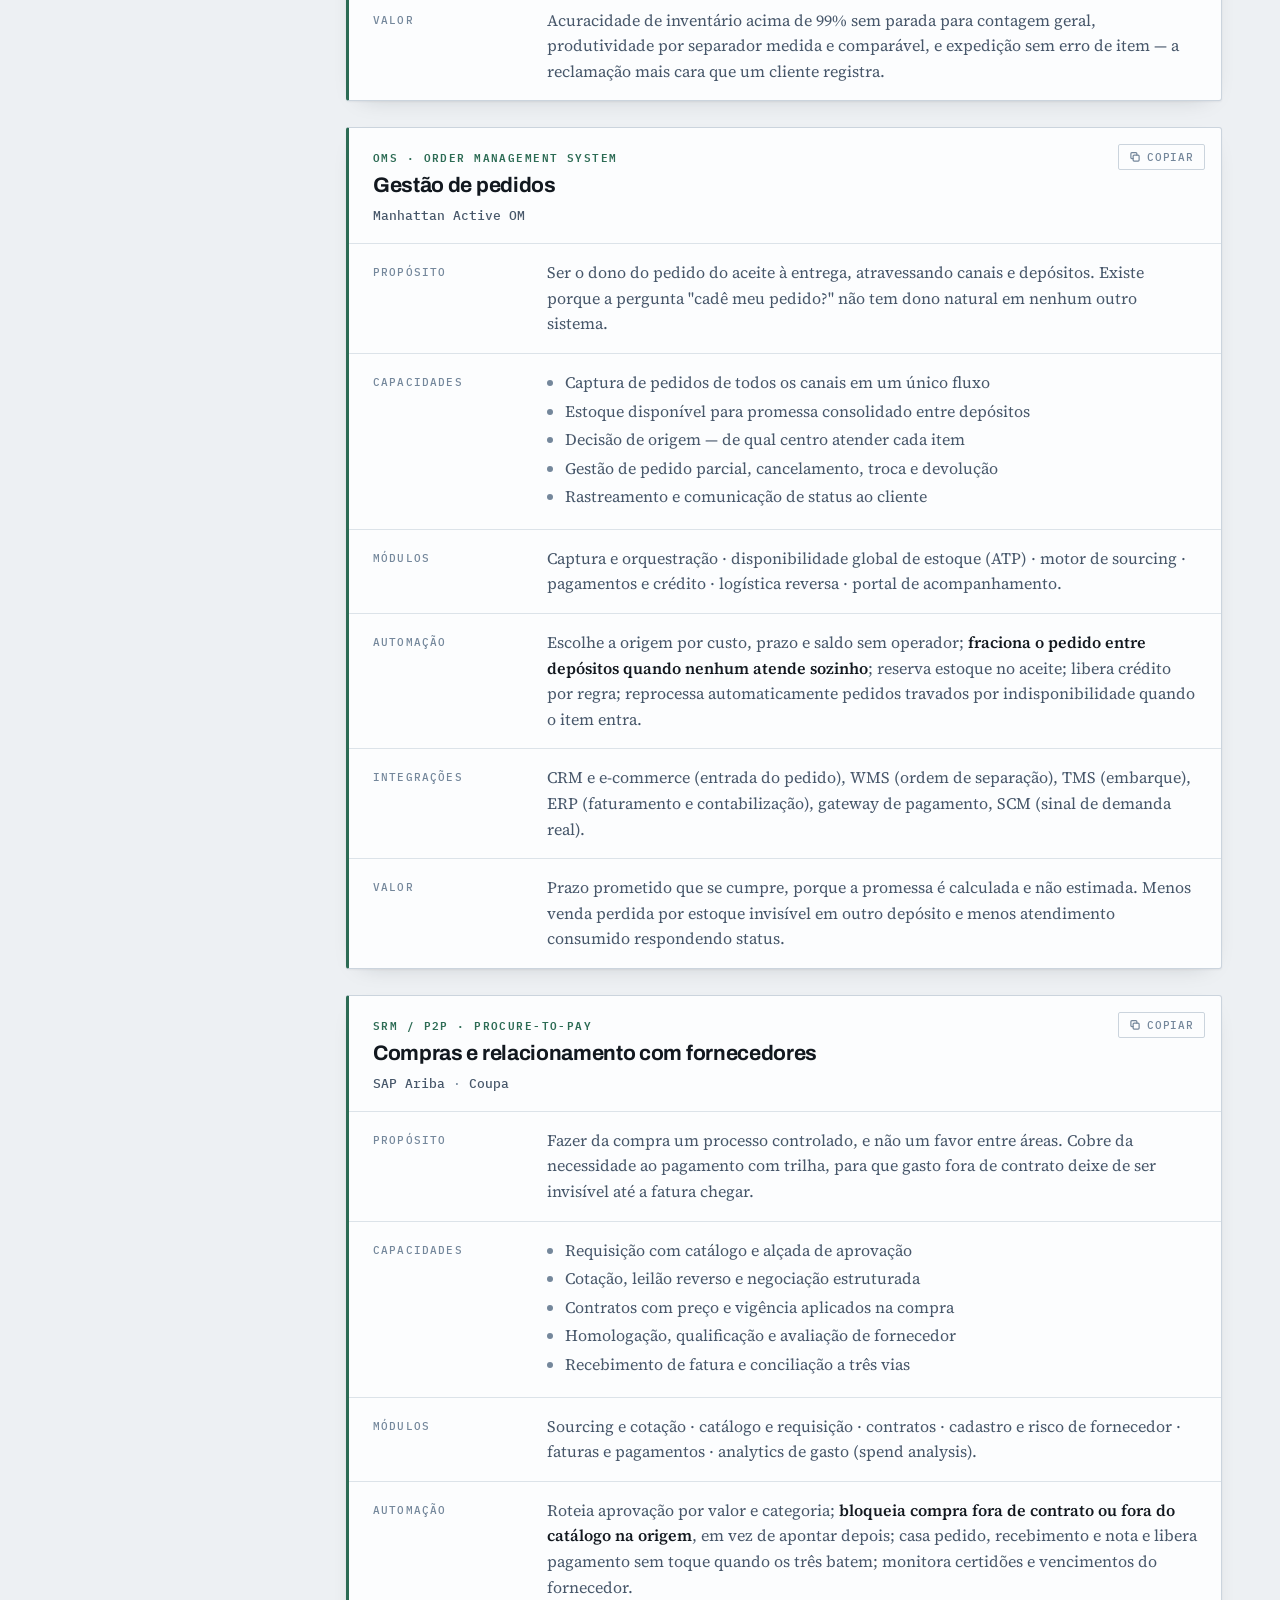
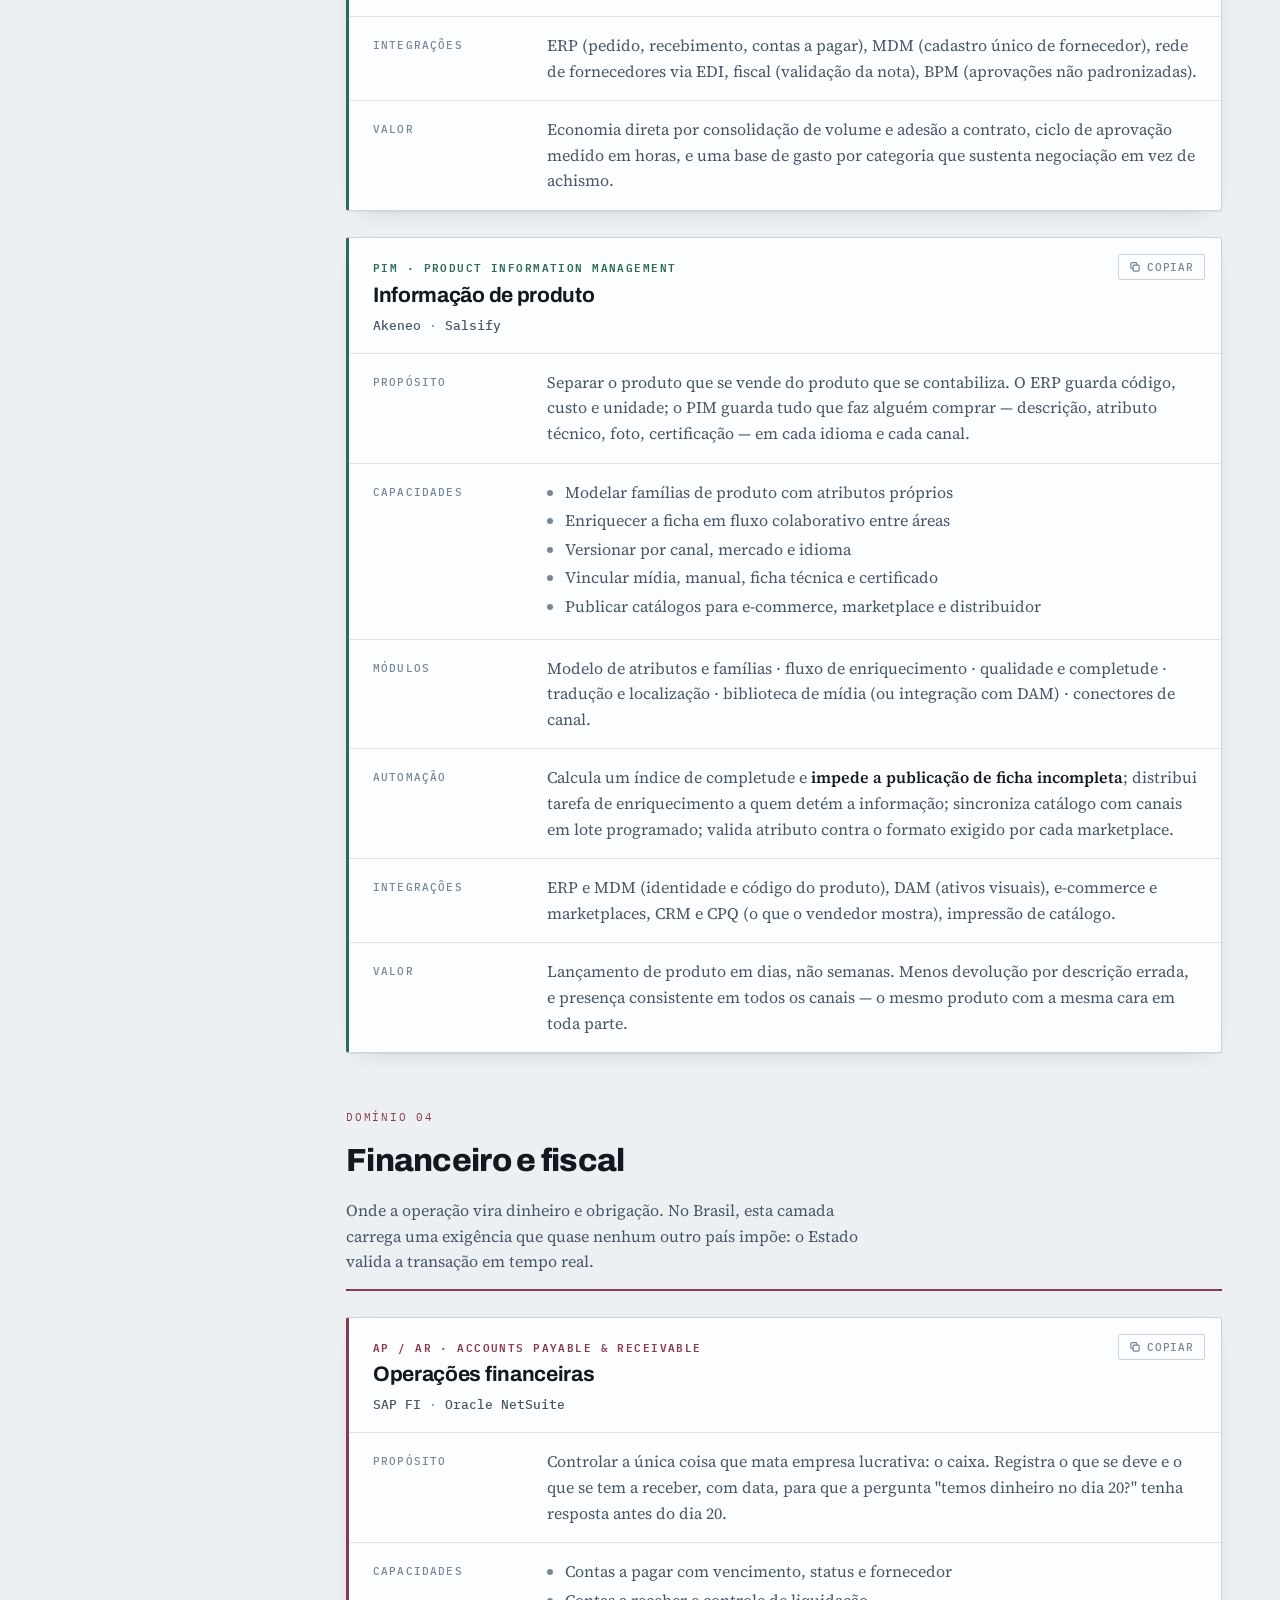
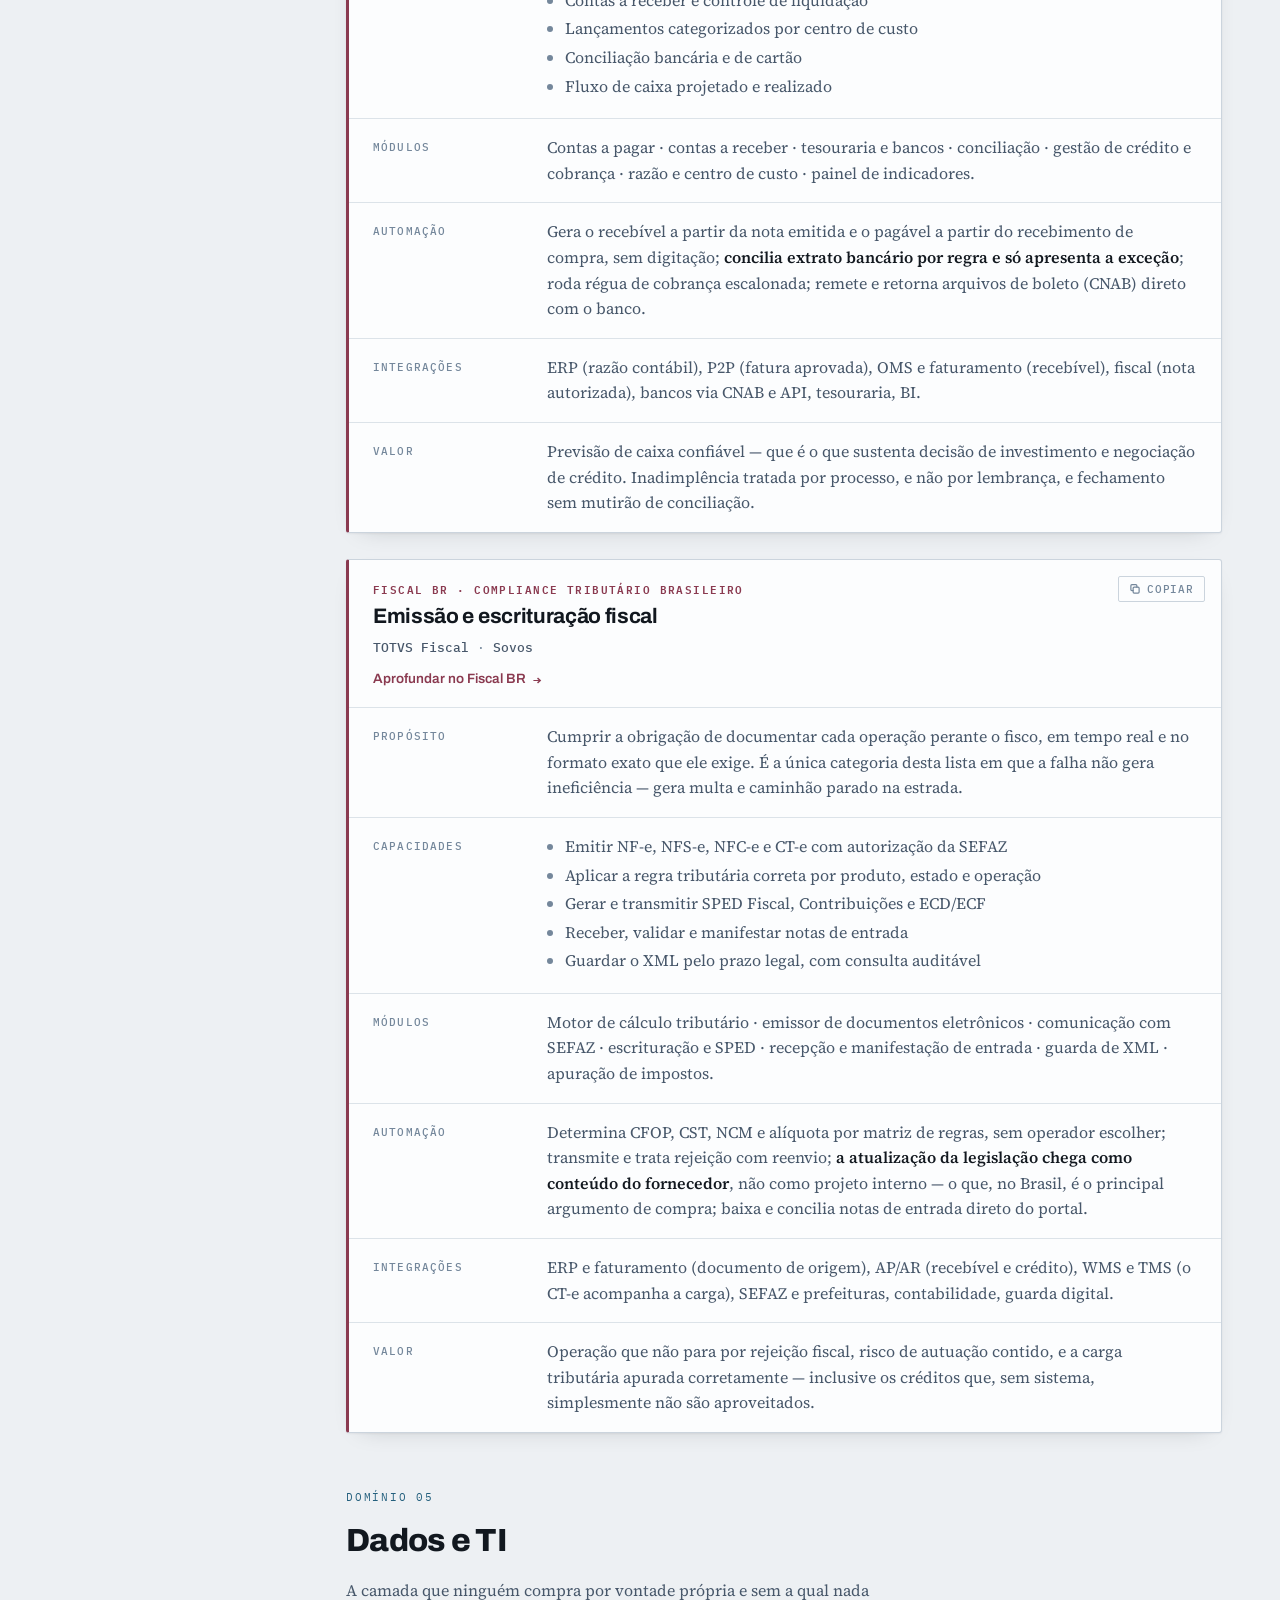
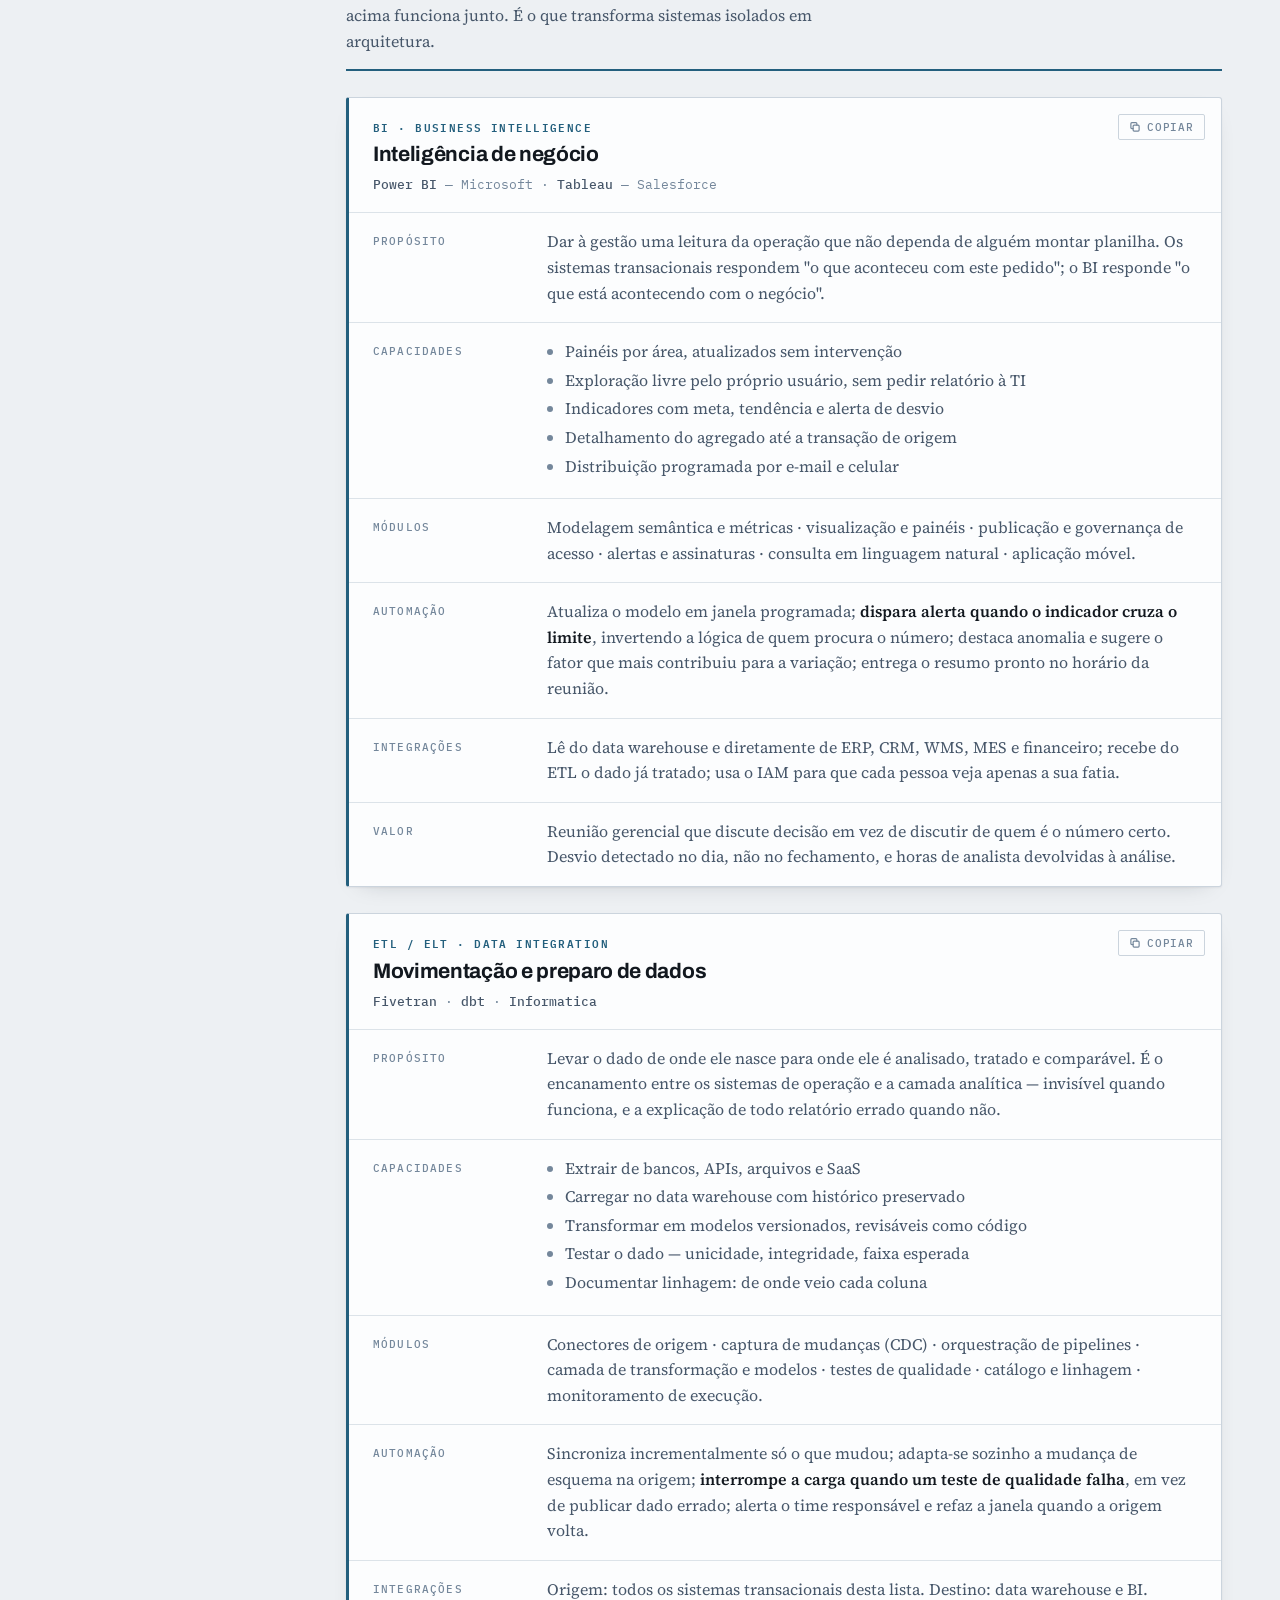
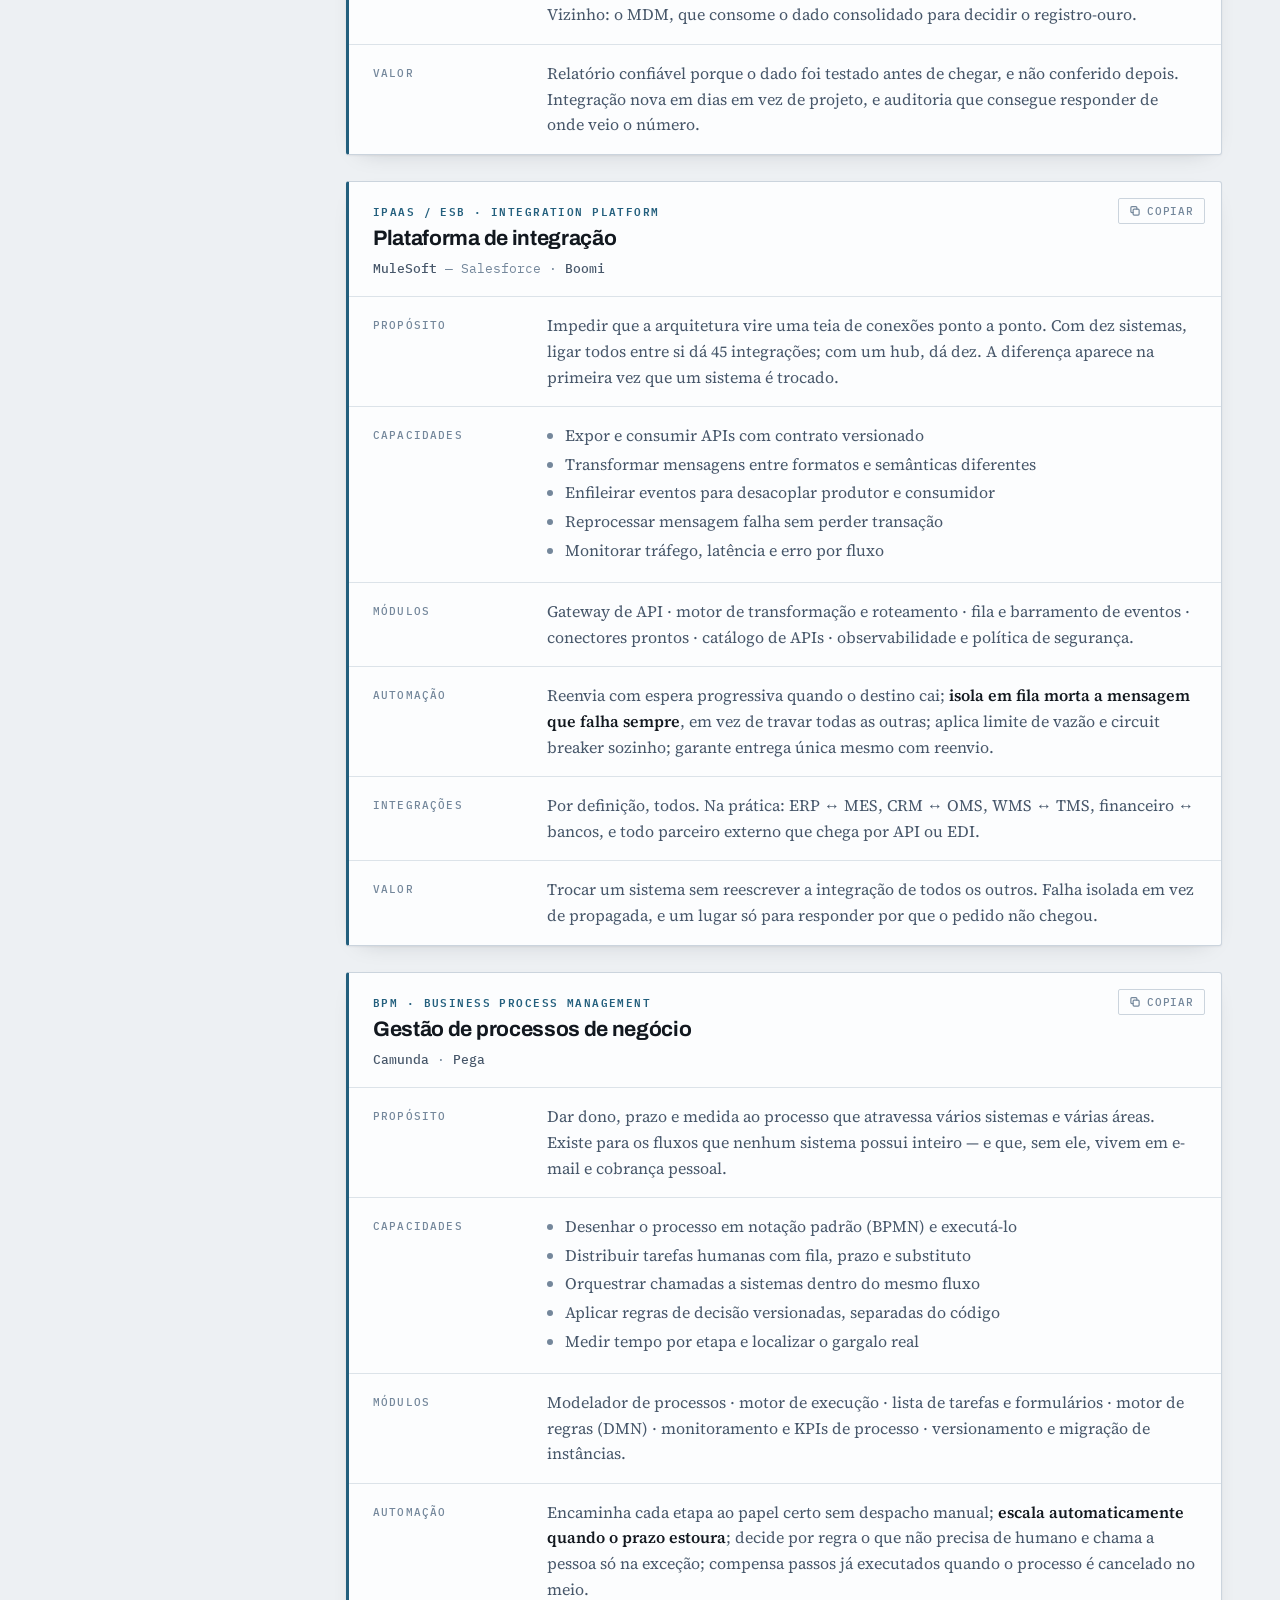
==== commit 3652ee4a: "Acrescenta os dossiês de WMS e Fiscal BR Dois novos aprofundamentos na mesma anatomia do dossiê de M" ====
--- a/index.html
+++ b/index.html
@@ -353,6 +353,7 @@
           <div class="sigla">WMS · Warehouse Management System</div>
           <h3>Gestão de armazém</h3>
           <div class="platform"><b>Manhattan Active WM</b></div>
+          <a class="aprofundar" href="wms/">Aprofundar no WMS <span class="seta">&rarr;</span></a>
         </div>
         <dl class="facets">
           <div class="facet"><dt>Propósito</dt><dd>Saber não só quanto existe, mas exatamente onde está e quem mexeu. O ERP controla saldo; o WMS controla endereço, e é essa diferença que separa um armazém que atende de um armazém que procura.</dd></div>
@@ -472,6 +473,7 @@
           <div class="sigla">Fiscal BR · Compliance tributário brasileiro</div>
           <h3>Emissão e escrituração fiscal</h3>
           <div class="platform"><b>TOTVS Fiscal</b> · <b>Sovos</b></div>
+          <a class="aprofundar" href="fiscal/">Aprofundar no Fiscal BR <span class="seta">&rarr;</span></a>
         </div>
         <dl class="facets">
           <div class="facet"><dt>Propósito</dt><dd>Cumprir a obrigação de documentar cada operação perante o fisco, em tempo real e no formato exato que ele exige. É a única categoria desta lista em que a falha não gera ineficiência — gera multa e caminhão parado na estrada.</dd></div>
--- a/assets/style.css
+++ b/assets/style.css
@@ -467,22 +467,22 @@
   }
 
   /* jornadas passo a passo */
-  ol.jornada {
+  .jornada ol {
     list-style: none;
     counter-reset: passo;
     margin: 0 0 18px;
     padding: 0;
     border-left: 2px solid var(--rule);
   }
-  ol.jornada li {
+  .jornada ol li {
     counter-increment: passo;
     position: relative;
     padding: 0 0 16px 44px;
     color: var(--ink-soft);
     line-height: 1.55;
   }
-  ol.jornada li:last-child { padding-bottom: 0; }
-  ol.jornada li::before {
+  .jornada ol li:last-child { padding-bottom: 0; }
+  .jornada ol li::before {
     content: counter(passo, decimal-leading-zero);
     position: absolute;
     left: -13px;
@@ -496,7 +496,7 @@
     background: var(--paper);
     padding: 1px 0;
   }
-  ol.jornada li strong { color: var(--ink); font-weight: 700; }
+  .jornada ol li strong { color: var(--ink); font-weight: 700; }
 
   /* tabelas do dossiê */
   main.prosa table {
